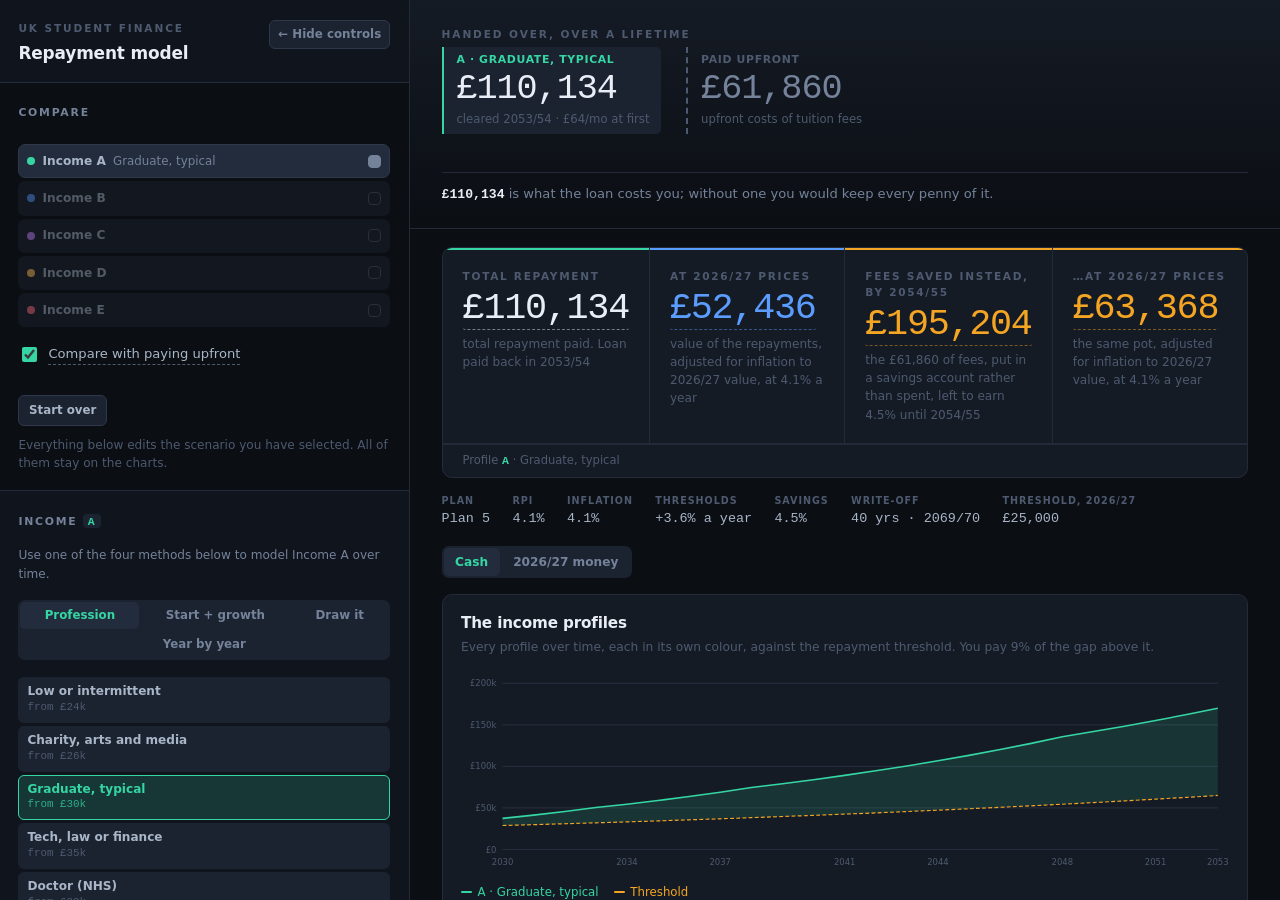
==== student-loan-model.html @ 43f809f1 "Clear the remaining review findings **Engine**  The 6% cap was applied to every plan and to every ye" ====
<!DOCTYPE html>
<html lang="en-GB">
<head>
<meta charset="UTF-8" />
<meta name="viewport" content="width=device-width, initial-scale=1" />
<meta name="description" content="A UK student loan repayment simulator. Set a course and an income and read the whole ledger: what is deducted, what interest is added, what is paid off, and what is written off." />
<meta name="color-scheme" content="dark" />
<title>Student loan · repayment model</title>
<style>
/* ============================================================================
   STUDENT LOAN — REPAYMENT MODEL
   A split-screen instrument: controls pinned left, results scrolling right.
   Dark, high contrast, numbers first. Tokens at the top.
   ========================================================================== */

:root {
  --bg:      #0b0e13;   /* the ground */
  --bg-2:    #10141c;   /* the control panel */
  --bg-3:    #151b25;   /* cards */
  --bg-4:    #1c2330;   /* inputs, wells */
  --bg-5:    #232c3c;   /* hover */

  --line:    #232b39;
  --line-2:  #2e3849;

  --ink:     #e9eef6;
  --ink-2:   #a9b6c8;
  --ink-3:   #74829a;
  --ink-4:   #4d5a70;

  --good:    #35d6a4;   /* repaid, cleared */
  --warn:    #f5a524;   /* interest */
  --bad:     #f2545b;   /* written off */
  --info:    #5b9dff;   /* borrowed */

  --sA:      #35d6a4;   /* scenario A */
  --sB:      #5b9dff;   /* scenario B */
  --sC:      #c084fc;   /* scenario C */
  --sD:      #fbbf5c;   /* scenario D */
  --sE:      #fb7185;   /* scenario E */
  --sA-g:    rgba(53, 214, 164, .18);
  --sB-g:    rgba(91, 157, 255, .18);
  --sC-g:    rgba(192, 132, 252, .18);
  --sD-g:    rgba(251, 191, 92, .18);
  --sE-g:    rgba(251, 113, 133, .18);

  /* The panel tints to whichever scenario the controls are editing. */
  --live:    var(--sA);
  --live-g:  var(--sA-g);

  --good-bg: rgba(53, 214, 164, .12);
  --warn-bg: rgba(245, 165, 36, .12);
  --bad-bg:  rgba(242, 84, 91, .12);
  --info-bg: rgba(91, 157, 255, .12);

  --ui:  ui-sans-serif, system-ui, -apple-system, "Segoe UI", Roboto, "Helvetica Neue", Arial, sans-serif;
  --num: ui-monospace, "SF Mono", SFMono-Regular, Menlo, "JetBrains Mono", Consolas, "Liberation Mono", monospace;

  --gut: clamp(1rem, 3vw, 2rem);
  --panel-w: clamp(360px, 32vw, 560px);
  --r: 10px;
}

*, *::before, *::after { box-sizing: border-box; }
html { -webkit-text-size-adjust: 100%; }

body {
  margin: 0;
  background: var(--bg);
  color: var(--ink);
  font-family: var(--ui);
  font-size: 15px;
  line-height: 1.55;
  -webkit-font-smoothing: antialiased;
}
a { color: var(--good); text-underline-offset: 2px; }
h1, h2, h3 { font-weight: 600; letter-spacing: -.01em; }

.sr-only {
  position: absolute; width: 1px; height: 1px; padding: 0; margin: -1px;
  overflow: hidden; clip: rect(0 0 0 0); white-space: nowrap; border: 0;
}
.skip-link { position: absolute; left: -9999px; top: 0; z-index: 50;
  background: var(--good); color: #06251c; padding: .6rem 1rem; font-weight: 600; }
.skip-link:focus { left: 0; }
:focus-visible { outline: 2px solid var(--good); outline-offset: 2px; border-radius: 4px; }

/* ---- the two halves ---------------------------------------------------- */

.app { display: block; }

@media (min-width: 1040px) {
  .app {
    display: grid;
    grid-template-columns: var(--panel-w) minmax(0, 1fr);
    height: 100vh;
  }
  /* Both are containing blocks as well as scroll boxes: an absolutely
     positioned child of a static scroller escapes to the page itself and
     drags the document out to its own depth, leaving dead space below. */
  .panel { height: 100vh; overflow-y: auto; overscroll-behavior: contain; position: relative; }
  .main  { height: 100vh; overflow-y: auto; overscroll-behavior: contain; position: relative; }
}

.panel {
  background: var(--bg-2);
  border-right: 1px solid var(--line);
  padding: 0 0 3rem;
}

/* ---- control panel ----------------------------------------------------- */

.panel__inner { padding: 0; }
.panel__head { padding: 1.25rem 1.15rem 1rem; border-bottom: 1px solid var(--line); }
.brand {
  margin: 0 0 .2rem; font-size: .66rem; letter-spacing: .18em;
  text-transform: uppercase; color: var(--ink-4); font-weight: 700;
}
.panel__head h1 { margin: 0; font-size: 1.06rem; color: var(--ink); }

.grp { padding: 1.1rem 1.15rem; border-bottom: 1px solid var(--line); }
.grp__head {
  display: flex; align-items: center; justify-content: space-between;
  gap: .6rem; margin-bottom: .85rem; min-height: 26px;
}
.grp__head h2 {
  margin: 0; font-size: .68rem; letter-spacing: .16em;
  text-transform: uppercase; color: var(--ink-3); font-weight: 700;
}

.grp--fold { padding: 0; }
.grp--fold > summary {
  padding: 1.1rem 1.15rem; cursor: pointer; list-style: none;
  display: flex; align-items: baseline; gap: .55rem;
}
.grp--fold > summary::-webkit-details-marker { display: none; }
.grp--fold > summary::after {
  content: "+"; margin-left: auto; color: var(--ink-4); font-family: var(--num);
}
.grp--fold[open] > summary::after { content: "\2212"; }
.grp--fold > summary h2 {
  margin: 0; font-size: .68rem; letter-spacing: .16em;
  text-transform: uppercase; color: var(--ink-3); font-weight: 700;
}
.grp--fold > summary span { font-size: .74rem; color: var(--ink-4); }
.fold { padding: 0 1.15rem 1.15rem; }

/* ---- a control: label and live value on one line, slider beneath ------- */

.ctl { margin-bottom: 1rem; }
.ctl:last-child { margin-bottom: 0; }
.ctl__top { display: flex; align-items: baseline; justify-content: space-between; gap: .5rem; }
.ctl__top label { font-size: .82rem; color: var(--ink-2); font-weight: 500; }
.opt { color: var(--ink-4); font-weight: 400; font-size: .74rem; }

.ctl__val {
  display: inline-flex; align-items: baseline; gap: 1px;
  font-family: var(--num); font-size: .92rem; color: var(--ink);
  font-variant-numeric: tabular-nums;
  border-bottom: 1px dashed var(--line-2); padding-bottom: 1px;
}
.ctl__val i { font-style: normal; color: var(--ink-3); font-size: .82rem; }
.ctl__val input {
  font: inherit; color: inherit; background: none; border: 0; padding: 0; margin: 0;
  text-align: right; width: 4.6ch; -moz-appearance: textfield;
}
.ctl__val input::-webkit-outer-spin-button,
.ctl__val input::-webkit-inner-spin-button { -webkit-appearance: none; margin: 0; }
.ctl__val input:focus { outline: none; color: var(--live); }
.ctl__val:focus-within { border-bottom-color: var(--live); }
.ctl__val input[id="startSalary"], .ctl__val input[id="openingBalance"] { width: 7.5ch; }
.ctl__val input[id="tuition"], .ctl__val input[id="maintenance"],
.ctl__val input[id="pglBalance"], .ctl__val input[id="overpay"] { width: 6.5ch; }

input[type="range"] {
  -webkit-appearance: none; appearance: none;
  width: 100%; height: 18px; margin: .35rem 0 0; padding: 0;
  background: none; cursor: pointer; display: block;
}
input[type="range"]::-webkit-slider-runnable-track { height: 3px; border-radius: 99px; background: var(--bg-5); }
input[type="range"]::-moz-range-track { height: 3px; border-radius: 99px; background: var(--bg-5); }
input[type="range"]::-webkit-slider-thumb {
  -webkit-appearance: none; appearance: none;
  width: 13px; height: 13px; margin-top: -5px; border-radius: 50%;
  background: var(--live); box-shadow: 0 0 0 3px var(--live-g);
}
input[type="range"]::-moz-range-thumb {
  width: 13px; height: 13px; border: 0; border-radius: 50%;
  background: var(--live); box-shadow: 0 0 0 3px var(--live-g);
}
input[type="range"]:hover::-webkit-slider-thumb { box-shadow: 0 0 0 5px var(--live-g); }
input[type="range"]:hover::-moz-range-thumb { box-shadow: 0 0 0 5px var(--live-g); }

select {
  width: 100%; font: inherit; font-size: .84rem; color: var(--ink);
  background: var(--bg-4); border: 1px solid var(--line-2);
  border-radius: 7px; padding: .45rem 1.9rem .45rem .6rem; margin-top: .4rem;
  appearance: none;
  background-image: linear-gradient(45deg, transparent 50%, var(--ink-3) 50%),
                    linear-gradient(135deg, var(--ink-3) 50%, transparent 50%);
  background-position: calc(100% - 15px) 52%, calc(100% - 10px) 52%;
  background-size: 5px 5px, 5px 5px; background-repeat: no-repeat;
}
select:hover { border-color: var(--ink-4); }

.note { margin: .4rem 0 0; font-size: .755rem; line-height: 1.5; color: var(--ink-4); }
.note--lede { margin: -.35rem 0 .85rem; color: var(--ink-3); }
.readout {
  margin: .85rem 0 0; padding: .55rem .65rem;
  background: var(--bg-4); border-left: 2px solid var(--good);
  border-radius: 0 5px 5px 0; font-size: .765rem; line-height: 1.5; color: var(--ink-2);
}
.readout b { color: var(--ink); font-family: var(--num); font-variant-numeric: tabular-nums; }

.check { display: flex; align-items: center; gap: .5rem; margin-bottom: 1rem; cursor: pointer; }
.check input { width: 15px; height: 15px; accent-color: var(--live); flex: none; }
.check span { font-size: .82rem; color: var(--ink-2); }

/* ---- segmented control, chips, picks ----------------------------------- */

.seg { display: inline-flex; background: var(--bg-4); border-radius: 7px; padding: 2px; gap: 2px; }
.seg button {
  font: inherit; font-size: .74rem; font-weight: 600; cursor: pointer;
  border: 0; background: none; color: var(--ink-3);
  padding: .26rem .6rem; border-radius: 5px; white-space: nowrap;
}
.seg button:hover { color: var(--ink); }
.seg button[aria-selected="true"], .seg button.on { background: var(--bg-5); color: var(--live); }
.seg--sm button { font-size: .76rem; padding: .3rem .72rem; }

.chips { display: flex; flex-wrap: wrap; gap: .3rem; margin-top: .4rem; }
.chip {
  font: inherit; font-family: var(--num); font-size: .78rem; cursor: pointer;
  padding: .28rem .55rem; border-radius: 6px;
  background: var(--bg-4); color: var(--ink-3); border: 1px solid transparent;
}
.chip:hover { color: var(--ink); }
.chip.is-on { background: var(--live-g); color: var(--live); border-color: var(--live); }

.picks { display: grid; grid-template-columns: 1fr 1fr; gap: 3px; }
.pick {
  font: inherit; text-align: left; cursor: pointer;
  padding: .38rem .5rem; border-radius: 6px; border: 1px solid transparent;
  background: var(--bg-4); color: var(--ink-2);
  display: flex; flex-direction: column; gap: 0; min-width: 0;
}
.pick:hover { background: var(--bg-5); color: var(--ink); }
.pick b { font-size: .755rem; font-weight: 600; line-height: 1.22; }
.pick span { white-space: nowrap; }
.pick span { font-family: var(--num); font-size: .68rem; color: var(--ink-4); }
.pick.is-on { background: var(--live-g); border-color: var(--live); color: var(--live); }
.pick.is-on span { color: var(--live); opacity: .75; }

.btn {
  font: inherit; font-size: .74rem; font-weight: 600; cursor: pointer;
  padding: .32rem .6rem; border-radius: 6px;
  border: 1px solid var(--line-2); background: var(--bg-4); color: var(--ink-2);
}
.btn:hover { background: var(--bg-5); color: var(--ink); }
.btnrow { display: flex; flex-wrap: wrap; gap: .35rem; margin-top: .6rem; }

.years { width: 100%; border-collapse: collapse; font-size: .76rem; }
.years th {
  text-align: left; font-size: .62rem; letter-spacing: .1em; text-transform: uppercase;
  color: var(--ink-4); font-weight: 700; padding: .25rem .3rem; border-bottom: 1px solid var(--line);
}
.years td { padding: .1rem .3rem; border-bottom: 1px solid var(--bg-4); font-family: var(--num); }
.years td:nth-child(2) { color: var(--ink-4); }
.years input {
  width: 100%; font: inherit; font-family: var(--num); text-align: right;
  background: var(--bg-4); color: var(--ink); border: 1px solid transparent;
  border-radius: 5px; padding: .12rem .35rem;
}
.years input:focus { border-color: var(--live); outline: none; }

/* ---- results side ------------------------------------------------------ */

.main { padding: 0 0 4rem; }

.hero {
  display: flex; flex-wrap: wrap; align-items: flex-end; gap: 1.5rem 2.5rem;
  padding: 1.6rem clamp(1rem, 3vw, 2rem) 1.4rem;
  border-bottom: 1px solid var(--line);
  background: linear-gradient(180deg, var(--bg-3), var(--bg));
  position: sticky; top: 0; z-index: 5;
}
.hero__lead { min-width: 0; }
.hero__label {
  margin: 0 0 .1rem; font-size: .66rem; letter-spacing: .18em;
  text-transform: uppercase; color: var(--ink-4); font-weight: 700;
}
.hero__fig {
  margin: 0; font-family: var(--num); font-size: clamp(2.1rem, 5vw, 3.1rem);
  line-height: 1; letter-spacing: -.035em; font-variant-numeric: tabular-nums;
  color: var(--ink);
}
.hero__sub { margin: .4rem 0 0; font-size: .84rem; color: var(--ink-3); }
.hero__sub b { font-weight: 600; }
.hero__sub .good { color: var(--good); }
.hero__sub .bad { color: var(--bad); }

.hero__stats {
  display: grid; grid-template-columns: repeat(auto-fit, minmax(96px, max-content));
  gap: .55rem 1.7rem; margin: 0; flex: 1 1 auto;
}
.hero__stats div { min-width: 0; }
.hero__stats dt {
  font-size: .62rem; letter-spacing: .1em; text-transform: uppercase;
  color: var(--ink-4); font-weight: 700; margin-bottom: .05rem; white-space: nowrap;
}
.hero__stats dd {
  margin: 0; font-family: var(--num); font-size: .98rem;
  font-variant-numeric: tabular-nums; color: var(--ink-2);
}
.hero__stats dd.good { color: var(--good); }
.hero__stats dd.warn { color: var(--warn); }
.hero__stats dd.bad  { color: var(--bad); }

.bar { display: flex; justify-content: flex-end; padding: 1rem clamp(1rem, 3vw, 2rem) 0; }

/* ---- cards ------------------------------------------------------------- */

.cards {
  display: grid; gap: 1rem; padding: 1rem clamp(1rem, 3vw, 2rem) 0;
  grid-template-columns: 1fr;
}
@media (min-width: 1180px) {
  .cards { grid-template-columns: repeat(2, minmax(0, 1fr)); }
  .card--wide { grid-column: 1 / -1; }
}

.card {
  margin: 0; background: var(--bg-3); border: 1px solid var(--line);
  border-radius: var(--r); padding: 1.05rem 1.15rem 1.15rem; min-width: 0;
}
.card--flat { margin: 1rem clamp(1rem, 3vw, 2rem) 0; }
.card figcaption { margin-bottom: .9rem; }
.card figcaption h3, .card__bar h3, .notes h3 { margin: 0 0 .15rem; font-size: .95rem; color: var(--ink); }
.card figcaption p { margin: 0; font-size: .765rem; color: var(--ink-4); line-height: 1.5; }
.card__bar {
  display: flex; flex-wrap: wrap; align-items: center; justify-content: space-between;
  gap: .6rem; margin-bottom: .3rem;
}
.card__bar .btnrow { margin: 0; }

.viz svg { display: block; width: 100%; height: auto; overflow: visible; }
.key {
  margin: .75rem 0 0; font-size: .735rem; color: var(--ink-4);
  display: flex; flex-wrap: wrap; gap: .25rem .95rem;
}
.key i { display: inline-flex; align-items: center; gap: .35rem; font-style: normal; }
.key i::before { content: ""; width: 11px; height: 2px; border-radius: 2px; background: currentColor; }
.k-bal { color: var(--info); } .k-paid { color: var(--good); } .k-int { color: var(--warn); }

/* ---- sensitivity ------------------------------------------------------- */

.sens { width: 100%; border-collapse: separate; border-spacing: 0 .3rem; table-layout: fixed; }
.sens .sens-head th {
  text-align: left; padding: .5rem 0 .1rem; border: 0; font-weight: 600;
  font-size: .82rem; color: var(--ink-2);
}
.sens .sens-head th span { display: block; font-weight: 400; font-size: .73rem; color: var(--ink-4); }
.sens .sens-cell {
  border: 1px solid var(--line); background: var(--bg-4);
  padding: .55rem .7rem; vertical-align: top; width: 33.33%;
}
.sens .sens-cell:first-child { border-radius: 7px 0 0 7px; }
.sens .sens-cell:last-child { border-radius: 0 7px 7px 0; }
.sens .sens-cell.is-current { background: var(--good-bg); border-color: rgba(53,214,164,.4); }
.sens .sens-if {
  display: block; font-size: .64rem; font-weight: 700; letter-spacing: .09em;
  text-transform: uppercase; color: var(--ink-4); margin-bottom: .12rem;
}
.sens .sens-cell.is-current .sens-if { color: var(--good); }
.sens .sens-amt { display: block; font-family: var(--num); font-size: 1.02rem; font-variant-numeric: tabular-nums; }
.sens .sens-note { display: block; font-size: .715rem; color: var(--ink-4); margin-top: .1rem; line-height: 1.4; }

/* ---- milestones -------------------------------------------------------- */

.stones { margin: 0; padding: 0; list-style: none; }
.stones li {
  display: grid; grid-template-columns: 5.4rem 1fr; gap: .8rem;
  padding: .5rem 0; border-bottom: 1px solid var(--line); align-items: baseline;
}
.stones li:last-child { border-bottom: 0; padding-bottom: 0; }
.stones .when { font-family: var(--num); font-size: .78rem; color: var(--ink-4); }
.stones .what { font-size: .85rem; color: var(--ink-2); }
.stones li.is-cleared .what { color: var(--good); font-weight: 600; }
.stones li.is-writtenOff .what, .stones li.is-never .what { color: var(--bad); font-weight: 600; }
.stones li.is-peak .what, .stones li.is-turn .what { color: var(--warn); }

/* ---- tables ------------------------------------------------------------ */

.scroll { overflow-x: auto; -webkit-overflow-scrolling: touch; }
table.log, table.rules { width: 100%; border-collapse: collapse; font-size: .795rem; }
table.log { min-width: 860px; }
table.rules { min-width: 620px; }
table.log th, table.rules th {
  text-align: left; font-size: .62rem; letter-spacing: .1em; text-transform: uppercase;
  color: var(--ink-4); font-weight: 700; padding: .5rem .55rem;
  border-bottom: 1px solid var(--line-2); white-space: nowrap;
  background: var(--bg-3);
}
table.log td, table.rules td { padding: .3rem .55rem; border-bottom: 1px solid var(--line); }
th.n, td.n { text-align: right; font-family: var(--num); font-variant-numeric: tabular-nums; }

.log tbody tr.year { cursor: pointer; }
.log tbody tr.year:hover, .log tbody tr.year.is-open { background: var(--bg-4); }
.log tbody tr.study td { color: var(--ink-4); }
.log tbody tr.year.is-warn td:nth-child(8) { color: var(--warn); }
.log .yr { white-space: nowrap; font-family: var(--num); }
.log .yr::before { content: "\25B8"; display: inline-block; width: 1em; color: var(--ink-4); }
.log tr.is-open .yr::before { content: "\25BE"; }
.log tbody tr.months td { padding: 0; background: var(--bg); }
.log .month-table { width: 100%; border-collapse: collapse; font-size: .74rem; }
.log .month-table th { position: static; background: none; padding: .3rem .55rem; font-size: .58rem; }
.log .month-table td { padding: .16rem .55rem; border-bottom: 0; }
.log tr.final td { border-top: 1px solid var(--line-2); font-weight: 700; color: var(--ink); }

.rules .plan { font-weight: 600; white-space: nowrap; }
.rules .who { color: var(--ink-4); font-size: .74rem; }

.notes ul { padding-left: 1.1rem; margin: 1.1rem 0; }
.notes li { margin-bottom: .45rem; font-size: .82rem; color: var(--ink-3); line-height: 1.55; }
.notes li b { color: var(--ink-2); }
.notes p { font-size: .8rem; color: var(--ink-4); max-width: 78ch; line-height: 1.6; }

@media (prefers-reduced-motion: reduce) { * { transition: none !important; animation: none !important; } }
@media (max-width: 939px) {
  .panel { border-right: 0; border-bottom: 1px solid var(--line); }
  .hero { position: static; }
}

/* ---- scenarios --------------------------------------------------------- */

.grp--scen { background: var(--bg); }
.scens { display: grid; gap: 3px; margin-bottom: .8rem; }
.scen {
  display: flex; align-items: stretch; gap: 2px;
  border-radius: 7px; overflow: hidden; background: var(--bg-4);
  border: 1px solid transparent;
}
.scen.is-active { border-color: var(--line-2); background: var(--bg-5); }
.scen.is-off { opacity: .45; }
.scen__pick {
  flex: 1 1 auto; min-width: 0; display: flex; align-items: center; gap: .45rem;
  font: inherit; text-align: left; cursor: pointer; border: 0; background: none;
  color: var(--ink-2); padding: .42rem .5rem;
}
.scen__pick:hover { color: var(--ink); }
.scen__dot { width: 8px; height: 8px; border-radius: 50%; flex: none; }
.scen__id { font-size: .76rem; font-weight: 700; flex: none; white-space: nowrap; }
.scen__name {
  font-size: .74rem; color: var(--ink-4); overflow: hidden;
  text-overflow: ellipsis; white-space: nowrap; min-width: 0;
}
.scen.is-active .scen__name { color: var(--ink-3); }
.scen__on {
  flex: none; width: 30px; border: 0; cursor: pointer;
  background: none; display: grid; place-items: center;
}
.scen__on span[aria-hidden] {
  width: 13px; height: 13px; border-radius: 4px;
  border: 1.5px solid var(--ink-4); display: block;
}
.scen__on[aria-pressed="true"] span[aria-hidden] {
  background: var(--ink-3); border-color: var(--ink-3);
}
.scen__on:hover span[aria-hidden] { border-color: var(--ink-2); }

.who {
  font-family: var(--num); font-size: .72rem; font-weight: 700;
  padding: .05rem .3rem; border-radius: 4px; background: var(--bg-4);
}
.noloan-sw { border-bottom: 1px dashed var(--ink-4); }

/* ---- comparison headline ----------------------------------------------- */

.hero { align-items: flex-start; }
.hero__lead { flex: 1 1 100%; }
.hero__row { display: flex; flex-wrap: wrap; gap: .5rem 1.6rem; margin-top: .3rem; }
.hcell {
  padding: .35rem .7rem .35rem .8rem; border-left: 2px solid var(--c, var(--ink-4));
  cursor: pointer; border-radius: 0 5px 5px 0; min-width: 0;
}
.hcell:hover { background: var(--bg-4); }
.hcell.is-active { background: var(--bg-4); }
.hcell.is-ghost { border-left-style: dashed; border-left-color: var(--ink-4); cursor: default; }
.hcell.is-ghost:hover { background: none; }
.hcell__who {
  margin: 0 0 .1rem; font-size: .68rem; font-weight: 700; letter-spacing: .06em;
  text-transform: uppercase; color: var(--c, var(--ink-3));
  display: flex; align-items: center; gap: .35rem;
  overflow: hidden; text-overflow: ellipsis; white-space: nowrap; max-width: 30ch;
}
.hcell.is-ghost .hcell__who { color: var(--ink-4); }
.hcell__who .dot { display: none; }
.hcell__fig {
  margin: 0; font-family: var(--num); font-size: clamp(1.5rem, 3.2vw, 2.2rem);
  line-height: 1.05; letter-spacing: -.03em; font-variant-numeric: tabular-nums; color: var(--ink);
}
.hcell.is-ghost .hcell__fig { color: var(--ink-3); }
.hcell__sub { margin: .15rem 0 0; font-size: .73rem; color: var(--ink-4); }
.hero__gap {
  margin: .9rem 0 0; font-size: .82rem; color: var(--ink-3);
  flex: 1 1 100%; padding-top: .7rem; border-top: 1px solid var(--line);
}
.hero__gap b { color: var(--ink); font-family: var(--num); font-weight: 600; }

/* ---- income modes and 5-year bands ------------------------------------- */

.seg--wrap { display: flex; flex-wrap: wrap; width: 100%; margin-bottom: .85rem; }
.seg--wrap button { flex: 1 1 auto; text-align: center; }

.bands { display: grid; gap: .55rem; }
.band { display: grid; grid-template-columns: 1fr auto; gap: .1rem .5rem; align-items: baseline; }
.band label { font-size: .77rem; color: var(--ink-2); }
.band .ctl__val { justify-self: end; }
.band .ctl__val input { width: 7ch; }
.band input[type="range"] { grid-column: 1 / -1; margin-top: .15rem; }

/* ---- the facts bar ------------------------------------------------------ */

.bar { align-items: center; justify-content: space-between; gap: 1rem; flex-wrap: wrap; }
.facts { display: flex; flex-wrap: wrap; gap: .3rem 1.4rem; margin: 0; }
.facts div { min-width: 0; }
.facts dt {
  font-size: .6rem; letter-spacing: .1em; text-transform: uppercase;
  color: var(--ink-4); font-weight: 700;
}
.facts dd {
  margin: 0; font-family: var(--num); font-size: .84rem;
  font-variant-numeric: tabular-nums; color: var(--ink-2); white-space: nowrap;
}

/* ---- the focus panel ---------------------------------------------------- */

.focus { border-color: var(--c, var(--line)); }
.focus__grid {
  display: grid; gap: 1rem 1.6rem; margin-bottom: 1.4rem;
  grid-template-columns: repeat(auto-fit, minmax(240px, 1fr));
}
.fgroup h4 {
  margin: 0 0 .45rem; font-size: .64rem; letter-spacing: .12em;
  text-transform: uppercase; color: var(--ink-4); font-weight: 700;
  padding-bottom: .35rem; border-bottom: 1px solid var(--line);
}
.fgroup dl { margin: 0; }
.fgroup dl div {
  display: flex; align-items: baseline; justify-content: space-between;
  gap: .8rem; padding: .2rem 0;
}
.fgroup dt { font-size: .78rem; color: var(--ink-3); min-width: 0; }
.fgroup dd {
  margin: 0; font-family: var(--num); font-size: .84rem;
  font-variant-numeric: tabular-nums; color: var(--ink); white-space: nowrap;
}
.fgroup dd.good { color: var(--good); }
.fgroup dd.warn { color: var(--warn); }
.fgroup dd.bad  { color: var(--bad); }
#oppVerdict { margin-top: .8rem; font-size: .8rem; line-height: 1.6; color: var(--ink-3); }
#oppVerdict b { color: var(--ink); font-family: var(--num); }

/* ---- giving the dashboard the whole screen ----------------------------- */

.panel__head { display: flex; align-items: flex-start; justify-content: space-between; gap: .6rem; }
/* ---- the three headline boxes ------------------------------------------ */

.bigs {
  display: grid; gap: 1px; margin: 1.1rem clamp(1rem, 3vw, 2rem) 0;
  grid-template-columns: 1fr;
  background: var(--line); border: 1px solid var(--line);
  border-radius: var(--r); overflow: hidden; position: relative;
}
@media (min-width: 700px) { .bigs { grid-template-columns: repeat(2, 1fr); } }
@media (min-width: 1180px) { .bigs { grid-template-columns: repeat(4, 1fr); } }

.big {
  background: var(--bg-3); padding: 1.15rem 1.25rem 1.2rem;
  border-top: 2px solid var(--c, var(--ink-4));
}
.big.cool { border-top-color: var(--info); }
.big.warm { border-top-color: var(--warn); }
.big__k {
  margin: 0 0 .35rem; font-size: .66rem; letter-spacing: .16em;
  text-transform: uppercase; color: var(--ink-4); font-weight: 700;
}
.big__v {
  margin: 0; font-family: var(--num); font-size: clamp(1.7rem, 2.9vw, 2.3rem);
  line-height: 1; letter-spacing: -.035em; font-variant-numeric: tabular-nums; color: var(--ink);
}
.big.cool .big__v { color: var(--info); }
.big.warm .big__v { color: var(--warn); }
.big__s { margin: .5rem 0 0; font-size: .755rem; line-height: 1.5; color: var(--ink-4); max-width: 42ch; }
.bigs__who {
  grid-column: 1 / -1; margin: 0; background: var(--bg-3);
  padding: .45rem 1.25rem; font-size: .72rem; color: var(--ink-4);
  border-top: 1px solid var(--line);
}
.bigs__who b { font-family: var(--num); font-weight: 700; }

/* ---- breaks in employment ---------------------------------------------- */


/* ---- the three choices, as a table with headings ----------------------- */

.fgroup--wide { grid-column: 1 / -1; }
.fgroup__lede {
  margin: 0 0 .9rem; font-size: .8rem; line-height: 1.6;
  color: var(--ink-3); max-width: 78ch;
}
.fgroup__lede b { color: var(--ink-2); font-weight: 600; }
.choices { width: 100%; border-collapse: collapse; min-width: 460px; }
.choices thead th {
  text-align: left; font-size: .62rem; letter-spacing: .1em; text-transform: uppercase;
  color: var(--ink-4); font-weight: 700; padding: 0 .55rem .35rem;
  border-bottom: 1px solid var(--line); white-space: nowrap;
}
.choices thead th.n, .choices td.n { text-align: right; }
.choices tbody th {
  text-align: left; font-weight: 500; font-size: .82rem; color: var(--ink-2);
  padding: .45rem .55rem; border-bottom: 1px solid var(--line);
}
.choices tbody th span { display: block; font-size: .7rem; color: var(--ink-4); font-weight: 400; }
.choices td {
  padding: .45rem .55rem; border-bottom: 1px solid var(--line);
  font-family: var(--num); font-variant-numeric: tabular-nums;
  font-size: .84rem; color: var(--ink-3); white-space: nowrap;
}
.choices td.lead { font-size: 1rem; color: var(--ink); }
.choices tr.is-win th, .choices tr.is-win td.lead { color: var(--good); }
.choices td.gap { color: var(--ink-4); font-size: .8rem; }
.choices tr.is-win td.gap {
  color: var(--good); font-weight: 700; font-family: var(--ui);
  font-size: .68rem; letter-spacing: .1em; text-transform: uppercase;
}
.choices tr.is-win th span { color: var(--good); opacity: .8; }

/* ---- the recommendation ------------------------------------------------ */

.rec {
  border-radius: 8px; padding: .9rem 1.1rem; margin-bottom: 1.2rem;
  background: var(--bg-4); border-left: 3px solid var(--ink-4);
}
.rec.is-empty { display: none; }
.rec.is-good { border-left-color: var(--good); }
.rec.is-warn { border-left-color: var(--warn); }
.rec.is-even { border-left-color: var(--info); }
.rec__k {
  margin: 0 0 .2rem; font-size: .62rem; letter-spacing: .16em;
  text-transform: uppercase; color: var(--ink-4); font-weight: 700;
}
.rec__v { margin: 0; font-size: 1.08rem; font-weight: 600; color: var(--ink); line-height: 1.3; }
.rec.is-good .rec__v { color: var(--good); }
.rec.is-warn .rec__v { color: var(--warn); }
.rec.is-even .rec__v { color: var(--info); }
.rec__b { margin: .45rem 0 0; font-size: .82rem; line-height: 1.6; color: var(--ink-3); max-width: 82ch; }
.rec__b b { color: var(--ink); font-family: var(--num); font-weight: 600; }

.focus__sub {
  margin: 2rem 0 .9rem; padding-top: 1.2rem; border-top: 1px solid var(--line);
  font-size: .64rem; letter-spacing: .12em; text-transform: uppercase;
  color: var(--ink-4); font-weight: 700;
}

/* ---- dragging the timeline --------------------------------------------- */

#timelineChart svg { touch-action: pan-y; }
.tl-handle { cursor: ew-resize; }
.tl-handle:hover circle, .tl-handle:focus-visible circle { r: 6; }
.tl-handle:focus-visible { outline: none; }
.tl-handle:focus-visible line { stroke-width: 3; }

.choices__now {
  margin: .9rem 0 0; font-size: .8rem; line-height: 1.6; color: var(--ink-3);
  padding-top: .8rem; border-top: 1px solid var(--line); max-width: 78ch;
}
.choices__now b { color: var(--ink); font-family: var(--num); font-weight: 600; }

/* ---- the years, as a calendar ------------------------------------------ */

.cal {
  display: grid; gap: 4px;
  grid-template-columns: repeat(auto-fill, minmax(58px, 1fr));
}
.cal__yr {
  border-radius: 6px; padding: .4rem .45rem .45rem; min-height: 46px;
  background: var(--bg-4); border: 1px solid transparent;
  display: flex; flex-direction: column; gap: .1rem; overflow: hidden;
}
.cal__yr b {
  font-family: var(--num); font-size: .78rem; font-weight: 700;
  color: var(--ink-3); letter-spacing: -.02em;
}
.cal__yr span { font-size: .62rem; line-height: 1.25; color: var(--ink-3); }
.cal__yr.is-study { background: rgba(91,157,255,.12); }
.cal__yr.is-study b { color: var(--info); }
.cal__yr.is-repay { background: var(--bg-4); }

/* An eventful year fills its whole box, so the shape of the run is visible
   before a single word is read. */
.cal__yr.is-event { grid-column: span 2; border-color: currentColor; }
.cal__yr.is-event b, .cal__yr.is-event span { color: inherit; }
.cal__yr.k-start   { color: var(--ink-2); background: var(--bg-5); }
.cal__yr.k-peak,
.cal__yr.k-turn    { color: var(--warn); background: rgba(245,165,36,.14); }
.cal__yr.k-half    { color: var(--ink-2); background: var(--bg-5); }
.cal__yr.k-cleared { color: var(--good); background: rgba(53,214,164,.14); }
.cal__yr.k-written { color: var(--bad);  background: rgba(242,84,91,.14); }

.cal__legend { display: flex; flex-wrap: wrap; gap: .3rem .9rem; margin: .9rem 0 0; }
.cal__key { font-style: normal; font-size: .73rem; display: inline-flex; align-items: center; gap: .35rem; color: var(--ink-4); }
.cal__key::before { content: ""; width: 11px; height: 11px; border-radius: 3px; background: currentColor; opacity: .5; }
.cal__key.is-study { color: var(--info); }
.cal__key.is-repay { color: var(--ink-3); }
.cal__key.k-peak { color: var(--warn); }
.cal__key.k-cleared { color: var(--good); }

/* ---- drawing an income ------------------------------------------------- */

.draw { margin-top: .5rem; }
.draw svg { display: block; width: 100%; height: auto; touch-action: none; cursor: crosshair; }
.draw .dp { cursor: grab; filter: drop-shadow(0 0 5px color-mix(in srgb, var(--warn) 70%, transparent)); }
.draw .dp:hover { r: 6.5; }
.draw .dp:active { cursor: grabbing; }

/* ---- the timeline, as blocks you can grab ------------------------------ *
 * Each block is a pane of coloured glass: almost no fill, a bright edge and
 * a glow that leaks both ways, so overlapping years still read.           */
.tl {
  position: relative;
  margin: .6rem 0 .5rem;
  padding: 1.15rem .7rem .4rem;
  border-radius: 8px;
  background:
    linear-gradient(180deg, rgba(255,255,255,.028), rgba(255,255,255,0)),
    var(--bg-2);
  border: 1px solid var(--line);
  touch-action: none;
  user-select: none;
  overflow: hidden;
}
.tl.is-grabbed { cursor: grabbing; }
.tl__scale { position: relative; height: 0; }
.tl__tick {
  position: absolute; top: -1rem; transform: translateX(-50%);
  font-size: .64rem; letter-spacing: .02em; color: var(--ink-4);
  font-variant-numeric: tabular-nums; white-space: nowrap; pointer-events: none;
}
.tl__tick.is-first { left: 0 !important; transform: none; }
.tl__tick.is-last  { left: auto !important; right: 0; transform: none; }
.tl__lane { position: relative; height: 2.3rem; }

.tl__blk {
  position: absolute; top: 0; bottom: 0;
  display: flex; align-items: center; justify-content: center;
  border: 1px solid var(--k);
  border-radius: 5px;
  background: color-mix(in srgb, var(--k) 13%, transparent);
  box-shadow: 0 0 0 1px color-mix(in srgb, var(--k) 22%, transparent),
              0 0 14px -2px color-mix(in srgb, var(--k) 55%, transparent),
              inset 0 0 18px -6px color-mix(in srgb, var(--k) 60%, transparent);
  cursor: grab;
  overflow: hidden;
  z-index: 2;
}
/* The career runs to the edge of the track, so it lies behind everything
   else — otherwise it covers the controls of whatever it starts next to. */
/* The career spans most of the track, so its name sits at the start of the
   band rather than the middle, where a break would land on top of it. */
.tl__blk.is-open { z-index: 1; justify-content: flex-start; }
.tl__blk.is-open .tl__name { padding-left: .75rem; }
.tl__blk:hover { z-index: 3; }
.tl.is-grabbed .tl__blk { cursor: grabbing; }
.tl__blk:hover { background: color-mix(in srgb, var(--k) 20%, transparent); }
.tl__blk.is-open {
  border-right: 0;
  border-top-right-radius: 0; border-bottom-right-radius: 0;
  -webkit-mask-image: linear-gradient(90deg, #000 72%, transparent 100%);
          mask-image: linear-gradient(90deg, #000 72%, transparent 100%);
}
.tl__blk.k-ug   { --k: var(--info); }
.tl__blk.k-pg   { --k: #a78bfa; }
.tl__blk.k-work { --k: var(--good); }

.tl__name {
  font-size: .68rem; font-weight: 600; letter-spacing: .04em;
  text-transform: uppercase; color: var(--k);
  text-shadow: 0 0 10px color-mix(in srgb, var(--k) 60%, transparent);
  white-space: nowrap; pointer-events: none; padding: 0 .55rem;
}
/* On a one-year block two full-width grips would meet in the middle and
   leave nothing to take hold of, so they give way with the block. */
.tl__grip {
  position: absolute; top: 0; bottom: 0; width: min(.45rem, 22%);
  cursor: ew-resize;
}
.tl__grip.is-l { left: 0; }
.tl__grip.is-r { right: 0; }
.tl__grip::after {
  content: ""; position: absolute; top: 22%; bottom: 22%; left: 50%;
  width: 2px; margin-left: -1px; border-radius: 2px;
  background: var(--k); opacity: .55;
}
.tl__grip:hover::after { opacity: 1; box-shadow: 0 0 8px var(--k); }
.tl__x {
  /* The right grip comes after this in the DOM and is painted over its
     right half, centre included, so a click on the cross resized instead. */
  z-index: 2;
  position: absolute; top: 0; right: 0;
  width: 1rem; height: 55%; line-height: 1;
  display: grid; place-items: center;
  border: 0; border-radius: 4px; background: none;
  color: var(--k); opacity: 0; font-size: .8rem; cursor: pointer;
}
.tl__blk:hover .tl__x { opacity: .8; }
.tl__x:focus-visible { opacity: 1; outline: 2px solid var(--k); outline-offset: 1px; }
.tl__x:hover { opacity: 1; background: color-mix(in srgb, var(--k) 25%, transparent); }
.tl__blk:hover .tl__grip::after { opacity: .9; }
.tlkey {
  display: flex; flex-wrap: wrap; gap: .1rem .8rem;
  margin: .1rem 0 .45rem; padding: 0; list-style: none;
}
.tlkey li {
  display: flex; align-items: center; gap: .3rem;
  font-size: .66rem; letter-spacing: .03em; color: var(--ink-4);
}
.tlkey li::before {
  content: ""; width: .5rem; height: .5rem; border-radius: 2px;
  border: 1px solid var(--k);
  background: color-mix(in srgb, var(--k) 30%, transparent);
  box-shadow: 0 0 6px -1px var(--k);
}
.tlkey .k-ug   { --k: var(--info); }
.tlkey .k-pg   { --k: #a78bfa; }
.tlkey .k-work { --k: var(--good); }

/* ---- a heading inside a card, for a card that holds more than one thing -- */
.sub {
  margin: 1.5rem 0 .15rem; font-size: .82rem; color: var(--ink-2);
  letter-spacing: -.005em;
}
.sub:first-of-type { margin-top: 1.1rem; }
.sub__note { margin: 0 0 .2rem; font-size: .74rem; color: var(--ink-4); }


/* ---- the controls, two abreast -----------------------------------------
 * The column is wide enough now that a control does not have to own a whole
 * row. Everything that reads as one thing — a heading, the timeline, a
 * sentence — still takes the full width; the rest pairs up.
 * ---------------------------------------------------------------------- */

/* display:grid on a class beats the browser's own [hidden] rule, which is
   how all four income panes ended up on screen at once. */
[hidden] { display: none !important; }

.grp, .pane, .fold {
  display: grid; align-items: start;
  gap: .25rem 1.1rem;
  grid-template-columns: repeat(auto-fill, minmax(190px, 1fr));
}
/* A <details> lays its non-summary content out in an anonymous box, so the
   fold's grid-column: 1 / -1 never reached the grid and the whole section
   was squeezed into column two — off the right edge of a phone. */
.grp--fold { display: block; }
.grp--fold > summary { display: flex; }
.grp > .grp__head, .grp > .readout, .grp > .seg,
.grp > .check, .grp > .btnrow, .grp > .pane, .grp > .fold,
.pane > .readout, .pane > .hint, .pane > .lede,
.pane > .tl, .pane > .tlkey, .pane > .btnrow, .pane > .seg,
.pane > .picks, .pane > .draw, .pane > .scroll, .pane > .tabs,
.fold > .check {
  grid-column: 1 / -1;
}
/* A short aside sits in its column; only a full sentence takes the row. */
.grp > .note, .pane > .note { grid-column: auto; align-self: start; }
.grp > .grp__head + .note, #tlNote, #incomeLede { grid-column: 1 / -1; }
.grp > .scens, .pane > .picks, .pane > .readout { grid-column: 1 / -1; }
.scens, .picks { grid-template-columns: repeat(auto-fill, minmax(160px, 1fr)); }
/* The mode tabs and the Course/Balance switch stop stretching once they have
   said what they are. */
.grp > .seg, .pane > .seg { justify-self: start; }
.grp--scen .btnrow { justify-self: start; }
.grp__head > .seg { margin-left: auto; }
.tl { grid-column: 1 / -1; }
.grp > .sub, .grp > .sub__note, .grp > .viz, .grp > .key { grid-column: 1 / -1; }

/* A band is a row of controls that belongs together, spread across the page
   rather than stacked down what used to be a narrow column. */
.band {
  grid-column: 1 / -1;
  display: grid; align-items: start;
  gap: .2rem 1.6rem;
  grid-template-columns: repeat(auto-fill, minmax(185px, 1fr));
}
.band > .ctl > .note { margin-bottom: .3rem; }

/* The sentence that opens a section explains the whole of it, so it reads
   across rather than down a 215px column. */
.pane > .note:first-child { grid-column: 1 / -1; }

/* One control left on its own should not stretch to the width of the page. */
.grp > .ctl, .grp > select { max-width: 24rem; }
.grp > .ctl { grid-column: auto; }


/* A pane and a band are grouping, not layout: their children belong to the
   section's own grid, so a control inside one can share a row with a control
   outside it instead of being walled off into a column of its own. */
.grp > .pane { display: contents; }
[hidden].pane { display: none !important; }

/* The colour key, the add button and the sentence under the track are each
   a few words wide; they share a row rather than taking three. */
.pane > .tlkey, .pane > .btnrow, #tlNote { grid-column: auto; align-self: center; }
.pane > .tlkey { margin-bottom: 0; }


/* The band stays a band. Left to pack themselves the money controls scatter
   into whatever column happened to be free, and the eye has to hunt. */
.band {
  grid-column: 1 / -1;
  display: grid; align-items: start;
  gap: .2rem 1.6rem;
  grid-template-columns: repeat(auto-fit, minmax(215px, 1fr));
}


/* Compare: the five profiles on one row, and the three things under them on
   the next, rather than a column of one-line rows down the left. */
.scens, .picks { grid-template-columns: repeat(auto-fit, minmax(232px, 1fr)); }
#grp-compare > .check, #grp-compare > .btnrow, #grp-compare > .note {
  grid-column: auto; align-self: center;
}
#grp-compare > .btnrow { justify-self: start; }


/* The line under them explains all six, so it reads across. */
#pane-career > .note { grid-column: 1 / -1; }




/* A chart inside a section takes the row, not one 250px column of it. */
.grp > .sub, .grp > .sub__note, .grp > .viz, .grp > .key { grid-column: 1 / -1; }
.grp > .viz { max-width: 100%; }
.grp > .key { margin-top: .1rem; }


/* The line under a sub-heading explains what follows it, so it reads across. */
.grp > .sub + .note { grid-column: 1 / -1; }


/* ---- the panel, folded away -------------------------------------------- */
.panel__toggle {
  font: inherit; font-size: .74rem; font-weight: 600; cursor: pointer;
  padding: .28rem .5rem; border-radius: 6px; white-space: nowrap;
  border: 1px solid var(--line-2); background: var(--bg-4); color: var(--ink-3);
}
.panel__toggle:hover { background: var(--bg-5); color: var(--ink); }

/* Below the split there is no column to fold away, so the button that folds
   it goes too rather than reporting a collapse that never happened. */
@media (max-width: 1039px) { .panel__toggle { display: none; } }

@media (min-width: 1040px) {
  body.panel-shut .app { grid-template-columns: 54px minmax(0, 1fr); }
  body.panel-shut .panel > form,
  body.panel-shut .panel__head > div { display: none; }
  body.panel-shut .panel__head { padding: 1rem .5rem; justify-content: center; }
  body.panel-shut .panel__toggle { padding: .35rem .45rem; }
}

/* ---- where a number came from ------------------------------------------ *
 * A figure that can be asked about should look like one. Dotted underline,
 * the same weight as the number, so it reads as an invitation rather than a
 * link. */
.xp {
  cursor: help;
  border-bottom: 1px dashed color-mix(in srgb, currentColor 45%, transparent);
  border-radius: 2px;
}
.xp:hover { border-bottom-color: currentColor; background: color-mix(in srgb, currentColor 8%, transparent); }
.xp:focus-visible { outline: 2px solid var(--good); outline-offset: 2px; }

.xp__panel { position: fixed; inset: 0; z-index: 60; display: grid; place-items: end center; }
.xp__veil { position: absolute; inset: 0; background: rgba(4, 6, 10, .62); }
.xp__sheet {
  position: relative; width: min(560px, 100%); max-height: min(78vh, 720px);
  display: flex; flex-direction: column;
  background: var(--bg-2); border: 1px solid var(--line);
  border-radius: var(--r) var(--r) 0 0; border-bottom: 0;
  box-shadow: 0 -18px 50px -12px rgba(0, 0, 0, .65);
}
@media (min-width: 720px) {
  .xp__panel { place-items: center; }
  .xp__sheet { border-radius: var(--r); border-bottom: 1px solid var(--line); }
}
.xp__head {
  display: flex; align-items: flex-start; justify-content: space-between; gap: 1rem;
  padding: 1rem 1.15rem .7rem; border-bottom: 1px solid var(--line);
}
.xp__head h3 { margin: 0; font-size: 1rem; color: var(--ink); }
.xp__close {
  flex: none; width: 1.9rem; height: 1.9rem; line-height: 1; font-size: 1.1rem;
  border: 1px solid var(--line-2); border-radius: 7px;
  background: var(--bg-4); color: var(--ink-3); cursor: pointer;
}
.xp__close:hover { background: var(--bg-5); color: var(--ink); }
.xp__scroll { overflow-y: auto; padding: .9rem 1.15rem 1.2rem; }
.xp__scroll h4 {
  margin: 1.1rem 0 .35rem; font-size: .7rem; letter-spacing: .12em;
  text-transform: uppercase; color: var(--ink-4);
}
.xp__what { margin: 0; font-size: .92rem; line-height: 1.55; color: var(--ink); }
.xp__how { margin: 0; padding-left: 1.15rem; }
.xp__how li { margin: .3rem 0; font-size: .84rem; line-height: 1.55; color: var(--ink-2); }
.xp__rests { margin: 0; padding: 0; list-style: none; }
.xp__rests li {
  display: flex; align-items: baseline; justify-content: space-between; gap: .8rem;
  padding: .32rem 0; border-bottom: 1px solid var(--line-2);
}
.xp__rests li span { font-family: var(--num); font-size: .8rem; color: var(--ink-2); }
.xp__go {
  border: 0; background: none; padding: 0; cursor: pointer;
  font: inherit; font-size: .82rem; color: var(--good);
  text-decoration: underline; text-underline-offset: 2px; text-align: left;
}
.xp__go:hover { color: var(--ink); }
.xp__careful {
  margin: 0; padding: .6rem .75rem; border-radius: 7px;
  background: var(--warn-bg, rgba(245,165,36,.1));
  border-left: 2px solid var(--warn);
  font-size: .82rem; line-height: 1.55; color: var(--ink-2);
}
body.xp-open { overflow: hidden; }

/* The control an explanation sent you to, lit briefly so it can be found. */
.is-lit { outline: 2px solid var(--good); outline-offset: 3px; border-radius: 4px; }

</style>
<link rel="icon" href="data:image/svg+xml,%3Csvg xmlns='http://www.w3.org/2000/svg' viewBox='0 0 100 100'%3E%3Crect width='100' height='100' rx='22' fill='%230b0e13'/%3E%3Cpath d='M18 70 L40 48 L57 61 L82 30' fill='none' stroke='%2335d6a4' stroke-width='10' stroke-linecap='round' stroke-linejoin='round'/%3E%3C/svg%3E" />
</head>
<body>
<a class="skip-link" href="#main">Skip to the results</a>

<div class="app">

  <!-- ==================================================================== -->
  <!-- CONTROLS — a wide header you scroll through, a section at a time      -->
  <!-- ==================================================================== -->
  <aside class="panel" id="panel" aria-label="Controls">

    <header class="panel__head">
      <div>
        <p class="brand">UK&nbsp;student&nbsp;finance</p>
        <h1>Repayment model</h1>
      </div>
      <button type="button" id="panelToggle" class="panel__toggle" aria-expanded="true">← Hide controls</button>
    </header>

    <form id="form" novalidate>

      <!-- ---- scenarios ---- -->
      <section class="grp grp--scen">
        <div class="grp__head"><h2>Compare</h2></div>
        <div class="scens" id="scenTabs" role="tablist" aria-label="Scenarios"></div>
        <label class="check"><input type="checkbox" id="showNoLoan" checked /> <span class="noloan-sw">Compare with paying upfront</span></label>
        <div class="btnrow"><button type="button" class="btn" id="resetAll">Start over</button></div>
        <p class="note">Everything below edits the scenario you have selected. All of them stay on the charts.</p>
      </section>

      <!-- ---- income profile ---- -->
      <section class="grp">
        <div class="grp__head">
          <h2>Income <b class="who" id="whoIncome">A</b></h2>
        </div>
        <p class="note note--lede" id="incomeLede"></p>

        <div class="seg seg--wrap" role="tablist" aria-label="How to state the income">
          <button type="button" role="tab" id="tab-career" aria-controls="pane-career" aria-selected="true" data-mode="career">Profession</button>
          <button type="button" role="tab" id="tab-growth" aria-controls="pane-growth" aria-selected="false" data-mode="growth">Start + growth</button>
          <button type="button" role="tab" id="tab-bands"  aria-controls="pane-bands"  aria-selected="false" data-mode="bands">Draw it</button>
          <button type="button" role="tab" id="tab-manual" aria-controls="pane-manual" aria-selected="false" data-mode="manual">Year by year</button>
        </div>

        <div class="pane" id="pane-career" role="tabpanel" aria-labelledby="tab-career">
          <div class="picks" id="careerCards" role="radiogroup" aria-label="Profession"></div>
          <select id="career" class="sr-only" tabindex="-1" aria-hidden="true"></select>
          <p class="note" id="careerNote"></p>
        </div>

        <div class="pane" id="pane-growth" role="tabpanel" aria-labelledby="tab-growth" hidden>
          <div class="ctl">
            <div class="ctl__top">
              <label for="startSalary">Starting salary</label>
              <span class="ctl__val"><i>£</i><input type="number" id="startSalary" min="0" max="1000000" step="500" value="30000" data-slider="10000,250000,1000" /></span>
            </div>
          </div>
          <div class="ctl">
            <div class="ctl__top">
              <label for="salaryGrowth">Grows a year</label>
              <span class="ctl__val"><input type="number" id="salaryGrowth" min="-5" max="20" step="0.1" value="4" data-slider="0,12,0.1" /><i>%</i></span>
            </div>
            <p class="note">Cash, not real — above inflation is a rise, at inflation you stand still.</p>
          </div>
        </div>

        <div class="pane" id="pane-bands" role="tabpanel" aria-labelledby="tab-bands" hidden>
          <div id="drawChart" class="draw"></div>
          <p class="note" id="drawNote"></p>
          <div class="btnrow"><button type="button" class="btn" id="drawReset">Clear the curve</button></div>
        </div>

        <div class="pane" id="pane-manual" role="tabpanel" aria-labelledby="tab-manual" hidden>
          <p class="note">Every year, yours to set. £0 for a career break.</p>
          <table class="years">
            <thead><tr><th scope="col">Year</th><th scope="col">Age</th><th scope="col">Salary</th></tr></thead>
            <tbody id="salaryRows"></tbody>
          </table>
          <div class="btnrow">
            <button type="button" class="btn" id="addYears">+5 years</button>
            <button type="button" class="btn" id="resetSalaries">Reset</button>
          </div>
        </div>

        <p class="readout" id="predictSummary"></p>
      </section>

      <!-- ---- timeline ---- -->
      <section class="grp">
        <div class="grp__head">
          <h2>Timeline</h2>
          <div class="seg" role="tablist" aria-label="How to describe the loan">
            <button type="button" role="tab" id="tab-course" aria-controls="pane-course" aria-selected="true" data-tab="course">Course</button>
            <button type="button" role="tab" id="tab-balance" aria-controls="pane-balance" aria-selected="false" data-tab="balance">Balance</button>
          </div>
        </div>

        <div class="pane" id="pane-course" role="tabpanel" aria-labelledby="tab-course">
          <p class="note">Grab a block to move it, or its edge to stretch it. A gap between blocks is a year out; your career has no end date.</p>

          <div class="tl" id="tlTrack">
            <div class="tl__scale" id="tlScale"></div>
            <div class="tl__lane" id="tlLaneA"></div>
          </div>
          <ul class="tlkey">
            <li class="k-ug">Undergrad</li>
            <li class="k-pg">Postgrad</li>
            <li class="k-work">Career</li>
          </ul>
          <div class="btnrow">
            <button type="button" class="btn" id="tlAddPg">+ Postgrad</button>
          </div>
          <p class="note" id="tlNote"></p>

          <input type="hidden" id="startYear" value="2026" />
          <input type="hidden" id="courseYears" value="3" />
          <input type="hidden" id="pgStartYear" value="2029" />
          <input type="hidden" id="pgYears" value="1" />
          <input type="hidden" id="workStartYear" value="2029" />
          <input type="checkbox" id="hasPgl" hidden />

          <div class="band">
<div id="pglRow" hidden>
            <div class="ctl">
              <div class="ctl__top">
                <label for="pglBalance">Postgraduate borrowed</label>
                <span class="ctl__val"><i>£</i><input type="number" id="pglBalance" min="0" max="200000" step="100" value="12471" data-slider="0,60000,250" /></span>
              </div>
            </div>
          </div>

          <div class="ctl">
            <div class="ctl__top">
              <label for="tuition">Tuition a year</label>
              <span class="ctl__val"><i>£</i><input type="number" id="tuition" min="0" max="60000" step="10" value="9790" data-slider="0,20000,50" /></span>
            </div>
          </div>
          <div class="ctl">
            <div class="ctl__top">
              <label for="maintenance">Maintenance a year</label>
              <span class="ctl__val"><i>£</i><input type="number" id="maintenance" min="0" max="30000" step="10" value="10830" data-slider="0,16000,10" /></span>
            </div>
            <select id="living" aria-label="Where you live while studying"></select>
          </div>
          </div>

          <p class="note" id="startHint"></p>
          <p class="note" id="workHint"></p>
        </div>

        <div class="pane" id="pane-balance" role="tabpanel" aria-labelledby="tab-balance" hidden>
          <div class="ctl">
            <div class="ctl__top">
              <label for="openingBalance">Owed today</label>
              <span class="ctl__val"><i>£</i><input type="number" id="openingBalance" min="0" max="1000000" step="100" value="52000" data-slider="0,250000,1000" /></span>
            </div>
          </div>
          <div class="ctl">
            <div class="ctl__top">
              <label for="repayStartYear">First April due</label>
              <span class="ctl__val"><input type="number" id="repayStartYear" min="2000" max="2050" step="1" value="2026" data-slider="2010,2040,1" /></span>
            </div>
            <p class="note">What the write-off clock counts from.</p>
          </div>
        </div>

        <div class="ctl">
          <div class="ctl__top"><label for="plan">Plan</label></div>
          <select id="plan"></select>
          <p class="note" id="planBlurb"></p>
        </div>
      </section>

      <!-- ---- extras ---- -->
      <section class="grp">
        <div class="grp__head"><h2>Also</h2></div>
        <div class="ctl">
          <div class="ctl__top">
            <label for="overpay">Overpay a month</label>
            <span class="ctl__val"><i>£</i><input type="number" id="overpay" min="0" max="20000" step="10" value="0" data-slider="0,2000,25" /></span>
          </div>
          <p class="note">Test it first. It often buys nothing.</p>
        </div>
        <div class="ctl">
          <div class="ctl__top">
            <label for="birthYear">Born <span class="opt">optional</span></label>
            <span class="ctl__val"><input type="number" id="birthYear" min="1940" max="2020" step="1" placeholder="2008" /></span>
          </div>
        </div>
      </section>

      <!-- ---- savings ---- -->
      <section class="grp">
        <div class="grp__head"><h2>Savings account</h2></div>
        <div class="ctl">
          <div class="ctl__top">
            <label for="savings">Return a year</label>
            <span class="ctl__val"><input type="number" id="savings" min="0" max="20" step="0.1" value="4.5" data-slider="0,12,0.1" /><i>%</i></span>
          </div>
          <p class="note">What your money would earn if you kept it rather than handing it over.
            Drives <em>growth given up</em> and the repay-or-save comparison.</p>
        </div>
        <p class="readout" id="savingsReadout"></p>
      </section>

      <!-- ---- assumptions ---- -->
      <details class="grp grp--fold">
        <summary><h2>Assumptions</h2><span>the unknowables</span></summary>
        <div class="fold">
          <div class="ctl">
            <div class="ctl__top">
              <label for="rpi">RPI, long run</label>
              <span class="ctl__val"><input type="number" id="rpi" min="0" max="20" step="0.1" value="4.1" data-slider="0,10,0.1" /><i>%</i></span>
            </div>
            <p class="note">2025/26 and 2026/27 are already published and are used as published.</p>
          </div>

          <div class="ctl">
            <div class="ctl__top">
              <label for="rpiReformDrop">RPI → CPIH in 2030, by</label>
              <span class="ctl__val"><input type="number" id="rpiReformDrop" min="0" max="5" step="0.1" value="0.9" data-slider="0,3,0.1" /><i>pp</i></span>
            </div>
            <p class="note">From February 2030 RPI is calculated as CPIH, which has run about 0.9 points below it. Set it to zero to model no change.</p>
          </div>
          <div class="ctl">
            <div class="ctl__top">
              <label for="thresholdGrowth">Thresholds rise</label>
              <span class="ctl__val"><input type="number" id="thresholdGrowth" min="0" max="20" step="0.1" value="3.6" data-slider="0,8,0.1" /><i>%</i></span>
            </div>
            <p class="note">Below inflation, because that is what has happened. Moves the answer more than anything else here.</p>
          </div>
          <div class="ctl">
            <div class="ctl__top">
              <label for="inflation">Inflation</label>
              <span class="ctl__val"><input type="number" id="inflation" min="0" max="20" step="0.1" value="4.1" data-slider="0,10,0.1" /><i>%</i></span>
            </div>
          </div>
          <div class="ctl">
            <div class="ctl__top">
              <label for="bankBase">Base rate</label>
              <span class="ctl__val"><input type="number" id="bankBase" min="0" max="20" step="0.1" value="3.75" data-slider="0,10,0.25" /><i>%</i></span>
            </div>
            <p class="note">Caps Plan 1 and Plan 4 at base + 1%.</p>
          </div>
          <label class="check"><input type="checkbox" id="useCap" checked /> <span>Apply the announced 6% cap</span></label>
        </div>
      </details>

    </form>
  </aside>

  <!-- ==================================================================== -->
  <!-- RESULTS                                                              -->
  <!-- ==================================================================== -->
  <main class="main" id="main">

    <header class="hero" aria-live="polite">
      <div class="hero__lead">
        <p class="hero__label">Handed over, over a lifetime</p>
        <div class="hero__row" id="heroRow"></div>
      </div>
      <p class="hero__gap" id="heroGap"></p>
    </header>

    <section class="bigs" id="bigs" aria-label="Headline totals for the selected profile"></section>

    <div class="bar">
      <dl class="facts" id="facts"></dl>
      <div class="seg seg--sm" role="group" aria-label="Money basis">
        <button type="button" class="on" data-basis="cash">Cash</button>
        <button type="button" data-basis="real">Today's money</button>
      </div>
    </div>

    <section class="cards">

      <figure class="card card--wide">
        <figcaption><h3>The income profiles</h3>
          <p>Every profile over time, each in its own colour, against the repayment threshold. You pay 9% of the gap above it.</p></figcaption>
        <div id="salaryChart" class="viz"></div>
        <p class="key" id="salaryKey"></p>
      </figure>

      <figure class="card card--wide">
        <figcaption><h3>What you still owe</h3>
          <p>The debt tracker. Each line ends where that loan does — cleared, or written off.</p></figcaption>
        <div id="chart" class="viz"></div>
        <p class="key" id="chartKey"></p>
      </figure>

      <figure class="card card--wide">
        <figcaption><h3>What you have handed over</h3>
          <p>Running total until the repayments stop. The grey line is the other life — fees paid in cash during the course, then nothing.</p></figcaption>
        <div id="costChart" class="viz"></div>
        <p class="key" id="costKey"></p>
      </figure>

      <figure class="card">
        <figcaption><h3>Out of your pay, monthly</h3>
          <p>The figure you would notice on a payslip.</p></figcaption>
        <div id="monthlyChart" class="viz"></div>
        <p class="key" id="monthlyKey"></p>
      </figure>

      <figure class="card card--wide focus" id="focusCard">
        <figcaption><h3>Profile <b class="who" id="whoFocus">A</b> — the whole picture</h3>
          <p>Every number for the selected profile, and what the same money would have done in a savings account.</p></figcaption>
        <div class="rec is-empty" id="recBox"></div>
        <div class="focus__grid" id="focusGrid"></div>

        <h4 class="sub">Side by side</h4>
        <p class="sub__note">Lifetime cost of each profile, against finding the fees in cash instead.</p>
        <div id="barsChart" class="viz"></div>
        <p class="key" id="barsKey"></p>

        <h4 class="sub">What you hand over, against what it could have been</h4>
        <div id="oppChart" class="viz"></div>
        <p class="key" id="oppKey"></p>
        <p class="note" id="oppVerdict"></p>

      </figure>

      <figure class="card card--wide">
        <figcaption><h3>Where it ends up</h3>
          <p>For the selected profile. Both bars are the same length — the money has to go somewhere.</p></figcaption>
        <div id="flowChart" class="viz"></div>
        <p class="key" id="flowKey"></p>
      </figure>

      <figure class="card card--wide">
        <figcaption><h3>What happens, and when</h3>
          <p>From the first instalment to the year it ends, marked where something changes.</p></figcaption>
        <div id="milestones"></div>
      </figure>

      <figure class="card card--wide">
        <figcaption><h3>How much of this is guesswork</h3>
          <p>Each bar is the same scenario re-run with one assumption moved low and high. Longer bar, bigger guess.</p></figcaption>
        <div id="sensChart" class="viz"></div>
        <p class="note" id="sensNote"></p>
      </figure>

    </section>

    <section class="card card--flat" aria-labelledby="h-log">
      <div class="card__bar">
        <h3 id="h-log">The log <b class="who" id="whoLog">A</b></h3>
        <div class="btnrow">
          <button type="button" class="btn" id="toggleZeros">Hide empty years</button>
          <button type="button" class="btn" id="downloadCsv">CSV</button>
        </div>
      </div>
      <p class="note">Select a year to open its twelve months.</p>
      <div class="scroll">
        <table class="log">
          <thead>
            <tr>
              <th scope="col">Tax year</th>
              <th scope="col" class="n">Age</th>
              <th scope="col" class="n">Salary</th>
              <th scope="col" class="n">Threshold</th>
              <th scope="col" class="n">Monthly</th>
              <th scope="col" class="n">Paid</th>
              <th scope="col" class="n">Rate</th>
              <th scope="col" class="n">Interest</th>
              <th scope="col" class="n">Paid to date</th>
              <th scope="col" class="n">Balance</th>
            </tr>
          </thead>
          <tbody id="logRows"></tbody>
        </table>
      </div>
    </section>

    <section class="card card--flat notes" aria-labelledby="h-rules">
      <h3 id="h-rules">The rules this follows</h3>
      <div class="scroll">
        <table class="rules">
          <thead><tr><th scope="col">Plan</th><th scope="col">Who</th><th scope="col" class="n">Threshold</th><th scope="col" class="n">Rate</th><th scope="col">Interest</th><th scope="col" class="n">Written off</th></tr></thead>
          <tbody id="rulesRows"></tbody>
        </table>
      </div>
      <ul>
        <li><b>Deductions look at the month, not the year.</b> 9% of whatever that month's gross pay
          exceeds a twelfth of the annual threshold, rounded down to a whole pound.</li>
        <li><b>Interest starts with the first instalment</b>, in the September the course begins — not
          on graduation. That is why the balance on the first April exceeds what was borrowed.</li>
        <li><b>Repayment begins the April after the course ends</b>, and the write-off clock counts
          from that April.</li>
        <li><b>The write-off is unconditional.</b> Whatever is left on the anniversary goes, however
          large. For most Plan 5 borrowers that, not a final payment, is how the loan ends.</li>
        <li><b>Interest is charged monthly here</b>, at a twelfth of the annual rate. The Student Loans
          Company charges it daily; over forty years that is a rounding error beside RPI.</li>
        <li><b>An undergraduate plan and a postgraduate loan run side by side</b>, each against its own
          threshold — 9% and 6%, so 15% where both bite.</li>
      </ul>
      <p>
        Nothing here is a forecast. A forty-year projection turns entirely on RPI, on how fast the
        thresholds are uprated and on a salary nobody can know — and governments have changed all
        three, retrospectively, more than once. For your own balance and plan type, sign in to your
        Student Loans Company account; for the rules as they stand, see
        <a href="https://www.gov.uk/repaying-your-student-loan" rel="noopener">gov.uk/repaying-your-student-loan</a>.
        2026/27 thresholds and the rates announced for 1 September 2026 to 31 August 2027. Not financial advice.
      </p>
    </section>

  </main>
</div>

<!-- ==================================================================== -->
<!-- WHERE A NUMBER CAME FROM                                             -->
<!-- ==================================================================== -->
<div class="xp__panel" id="xpPanel" role="dialog" aria-modal="true" aria-labelledby="xpTitle" hidden>
  <div class="xp__veil"></div>
  <div class="xp__sheet">
    <div class="xp__head">
      <h3 id="xpTitle"></h3>
      <button type="button" id="xpClose" class="xp__close" aria-label="Close">×</button>
    </div>
    <div class="xp__scroll" id="xpBody"></div>
  </div>
</div>

<script>
/* ============================================================================
   UK STUDENT LOAN REPAYMENT ENGINE
   ----------------------------------------------------------------------------
   A pure simulation: rules and circumstances in, a month-by-month ledger out.
   No DOM, no globals beyond the single export, so it runs in the browser and
   under `node` alike (see test/engine.test.js).

   Every figure that the government changes each April lives in RULES or in the
   `assumptions` block of a scenario, never buried in the arithmetic.
   ========================================================================== */

(function (root, factory) {
  if (typeof module === "object" && module.exports) module.exports = factory();
  else root.LoanEngine = factory();
})(typeof self !== "undefined" ? self : this, function () {
  "use strict";

  /* ---------------------------------------------------------------------- *
   * THE RULES
   *
   * Thresholds are the 2026/27 figures, which apply from 6 April 2026.
   * Interest is expressed as a recipe over the assumptions (RPI, the Bank
   * base rate) rather than as a number, because that is how the law states
   * it — the number changes every September.
   * -------------------------------------------------------------------- */

  var BASE_TAX_YEAR = 2026; // the tax year beginning 6 April 2026

  var RULES = {
    plan1: {
      label: "Plan 1",
      blurb: "England or Wales, course started before 1 September 2012; or Northern Ireland.",
      rate: 0.09,
      threshold: 26900,
      // Frozen until April of this year (exclusive). null = uprated every year.
      thresholdFrozenUntil: null,
      writeOffYears: 25,
      writeOffNote: "25 years after the April you were first due to repay.",
      interest: "lowerOfRpiAndBase",
      studyInterest: "lowerOfRpiAndBase"
    },
    plan2: {
      label: "Plan 2",
      capped: true,          // the 6% cap was announced for this plan
      blurb: "England or Wales, course started between 1 September 2012 and 31 July 2023.",
      rate: 0.09,
      threshold: 29385,
      thresholdFrozenUntil: 2030, // frozen April 2027 → April 2030
      upperThreshold: 52885,      // top of the interest sliding scale, 6 Apr 2026
      writeOffYears: 30,
      writeOffNote: "30 years after the April you were first due to repay.",
      interest: "slidingScale",
      studyInterest: "rpiPlus3"
    },
    plan4: {
      label: "Plan 4",
      blurb: "Scotland (SAAS).",
      rate: 0.09,
      threshold: 33795,
      thresholdFrozenUntil: null,
      writeOffYears: 30,
      writeOffNote: "30 years after the April you were first due to repay.",
      interest: "lowerOfRpiAndBase",
      studyInterest: "lowerOfRpiAndBase"
    },
    plan5: {
      label: "Plan 5",
      blurb: "England, course started on or after 1 August 2023. Most of today's undergraduates.",
      rate: 0.09,
      threshold: 25000,
      thresholdFrozenUntil: 2027, // frozen until April 2027, then uprated
      writeOffYears: 40,
      writeOffNote: "40 years after the April you were first due to repay.",
      interest: "rpi",
      studyInterest: "rpi"
    },
    pgl: {
      label: "Postgraduate Loan",
      capped: true,          // the 6% cap was announced for this plan
      blurb: "Master's or doctoral loan. Repaid alongside an undergraduate plan, not instead of it.",
      rate: 0.06,
      threshold: 21000,
      // Frozen since postgraduate loans began in 2016 and never once uprated,
      // with no end date announced — so it is modelled as staying put, unlike
      // the Plan 2 and Plan 5 freezes which have dates attached.
      thresholdFrozenUntil: Infinity,
      writeOffYears: 30,
      writeOffNote: "30 years after the April you were first due to repay.",
      interest: "rpiPlus3",
      studyInterest: "rpiPlus3"
    }
  };

  /* RPI already published. Student loan interest is set each September from
     the RPI of the previous March, so a figure here is the March RPI that
     governs the tax year it is keyed by — settled, not assumed.
     Read 10 September 2026. */
  var RPI_KNOWN = {
    2025: 0.032,              // March 2025 RPI, set rates from 1 Sep 2025
    2026: 0.041               // March 2026 RPI, sets rates from 1 Sep 2026
  };

  var DEFAULT_ASSUMPTIONS = {
    rpi: 0.041,               // long-run RPI on the method in use today
    rpiKnown: RPI_KNOWN,      // the years that are not a guess at all
    rpiReformYear: 2030,      // from Feb 2030 RPI is calculated as CPIH
    rpiReformDrop: 0.009,     // and CPIH has run about 0.9pp below RPI
    bankBase: 0.0375,         // Bank of England base rate
    interestCap: 0.06,        // "prevailing market rate" cap, in force to Aug 2027
    interestCapFrom: 2026,    // the first tax year it was announced for
    interestCapUntil: 2027,   // the last tax year it has been announced for
    thresholdGrowth: 0.036,   // how fast thresholds rise once unfrozen
    salaryGrowth: 0.03,       // used only to extend a salary line past its last entry
    inflation: 0.041,         // used to restate the ledger in today's money
    savings: 0.045            // what the money would earn if you kept it instead
  };

  /* ---------------------------------------------------------------------- *
   * SMALL HELPERS
   * -------------------------------------------------------------------- */

  // An absolute month index, so arithmetic across year boundaries is trivial.
  function ym(year, month) { return year * 12 + (month - 1); }
  function yearOf(i) { return Math.floor(i / 12); }
  function monthOf(i) { return (i % 12) + 1; }

  // The UK tax year runs 6 April → 5 April. The tax year "2030/31" begins in
  // April 2030, so any month before April belongs to the previous one.
  function taxYearOf(i) {
    return monthOf(i) >= 4 ? yearOf(i) : yearOf(i) - 1;
  }
  function taxYearLabel(y) {
    return y + "/" + String((y + 1) % 100).padStart(2, "0");
  }

  function round2(n) { return Math.round(n * 100) / 100; }
  function clamp(n, lo, hi) { return n < lo ? lo : n > hi ? hi : n; }

  /* ---------------------------------------------------------------------- *
   * THRESHOLDS
   *
   * The published figure applies to 2026/27. Earlier years are not modelled
   * (nobody is simulating the past); later years are uprated once any freeze
   * has expired.
   * -------------------------------------------------------------------- */

  function upratedThreshold(base, plan, taxYear, growth) {
    if (taxYear <= BASE_TAX_YEAR) return base;
    var frozenUntil = plan.thresholdFrozenUntil;
    var risenYears;
    if (frozenUntil == null) {
      risenYears = taxYear - BASE_TAX_YEAR;          // uprated every April
    } else if (taxYear < frozenUntil) {
      risenYears = 0;                                // still inside the freeze
    } else {
      risenYears = taxYear - frozenUntil + 1;        // the freeze has expired
    }
    return base * Math.pow(1 + growth, Math.max(0, risenYears));
  }

  /* What is outstanding at a given month — the balance as it stands, not as
     it will stand. Before the first instalment there is nothing to owe; after
     the last month there is nothing left, whether it was cleared or written
     off. In between it is the closing balance of the most recent month. */
  function balanceOn(r, monthIndex) {
    var ms = r && r.months;
    if (!ms || !ms.length) return 0;
    // Both range guards are comparisons, and every comparison against NaN is
    // false, so a bad index used to fall through the loop and come back as
    // the final balance — a confident, wrong answer.
    if (typeof monthIndex !== "number" || !isFinite(monthIndex)) return 0;
    if (monthIndex < ms[0].month) return 0;
    if (monthIndex > ms[ms.length - 1].month) return 0;
    var out = 0;
    for (var i = 0; i < ms.length; i++) {
      if (ms[i].month > monthIndex) break;
      out = ms[i].balance;
    }
    return out;
  }

  function thresholdFor(planKey, taxYear, a) {
    var plan = RULES[planKey];
    return upratedThreshold(plan.threshold, plan, taxYear, a.thresholdGrowth);
  }

  function upperThresholdFor(planKey, taxYear, a) {
    var plan = RULES[planKey];
    if (!plan.upperThreshold) return null;
    return upratedThreshold(plan.upperThreshold, plan, taxYear, a.thresholdGrowth);
  }

  /* ---------------------------------------------------------------------- *
   * INTEREST
   *
   * `recipe` is the string named in RULES. Income only matters for Plan 2's
   * sliding scale, and only once you have left the course.
   * -------------------------------------------------------------------- */

  /* One number for RPI from now until the 2060s is a guess wearing a fact's
     clothes, and it hides a dated, decided change. The years already published
     are used as published. After them the long-run assumption stands — until
     February 2030, when RPI stops being RPI: the UK Statistics Authority's
     2020 decision has it calculated as CPIH from that point, and CPIH has run
     around 0.9 percentage points below. For a loan charged RPI and nothing
     else that is the single largest thing anyone knows about its future. */
  function rpiFor(a, taxYear) {
    var known = a.rpiKnown;
    if (taxYear == null) return a.rpi;
    if (known) {
      if (known[taxYear] != null) return known[taxYear];
      var years = Object.keys(known).map(Number).sort(function (x, y) { return x - y; });
      if (years.length && taxYear < years[0]) return known[years[0]];
      // A year missing from the middle of the table is still a year inside
      // the published range: the last figure published before it stands,
      // rather than the forecast for years nobody has published yet.
      if (years.length && taxYear < years[years.length - 1]) {
        for (var i = years.length - 1; i >= 0; i--) {
          if (years[i] < taxYear) return known[years[i]];
        }
      }
    }
    var r = a.rpi;
    if (a.rpiReformYear != null && taxYear >= a.rpiReformYear) r -= (a.rpiReformDrop || 0);
    return Math.max(r, 0);
  }

  function interestRate(recipe, opts) {
    var a = opts.assumptions;
    var rpi = rpiFor(a, opts.taxYear);
    var r;
    switch (recipe) {
      case "rpi":
        r = rpi;
        break;
      case "rpiPlus3":
        r = rpi + 0.03;
        break;
      case "lowerOfRpiAndBase":
        r = Math.min(rpi, a.bankBase + 0.01);
        break;
      case "slidingScale": {
        var lo = opts.threshold, hi = opts.upperThreshold;
        var frac = hi > lo ? clamp((opts.income - lo) / (hi - lo), 0, 1) : 0;
        r = rpi + 0.03 * frac;
        break;
      }
      default:
        r = rpi;
    }
    // The "prevailing market rate" cap is announced a year at a time, for the
    // plans it names — Plan 2 and Plan 3 (postgraduate). It was applied to
    // every plan and to every year before it was ever announced, so a loan
    // that finished repaying in 2019 was being shielded by a 2026 cap.
    var capped = opts.capped !== false;
    var y = opts.taxYear;
    var capLives = capped && a.interestCap != null && (y == null || (
      (a.interestCapFrom == null || y >= a.interestCapFrom) &&
      (a.interestCapUntil == null || y <= a.interestCapUntil)));
    if (capLives) r = Math.min(r, a.interestCap);
    return Math.max(r, 0);
  }

  /* ---------------------------------------------------------------------- *
   * WHAT IS DEDUCTED FROM A MONTH'S PAY
   *
   * PAYE looks at the pay period in isolation, not the year: 9% of whatever
   * that month's gross pay exceeds a twelfth of the annual threshold, rounded
   * down to a whole pound.
   * -------------------------------------------------------------------- */

  function monthlyDeduction(annualSalary, annualThreshold, rate) {
    var pay = annualSalary / 12;
    var thr = annualThreshold / 12;
    if (pay <= thr) return 0;
    // £27,000 against a £25,000 threshold is exactly £15 a month, but a
    // twelfth of each is not exact in binary and the product lands at
    // 14.999999999999986 — which floors to £14. The deduction was a pound
    // light on a great many perfectly ordinary salaries, always light, never
    // heavy. Six decimal places is far below a penny and far above the error,
    // so it recovers the exact cases without rounding a real £14.996 up.
    return Math.floor(Math.round((pay - thr) * rate * 1e6) / 1e6);
  }

  /* ---------------------------------------------------------------------- *
   * BORROWING
   *
   * Student Finance pays in three instalments an academic year: tuition goes
   * to the university 25% / 25% / 50%, maintenance reaches the student in
   * three roughly equal parts. Interest runs from the first instalment, which
   * is why a three-year course already owes more than it borrowed on
   * graduation day.
   * -------------------------------------------------------------------- */

  // A per-year figure may be one number for every year or an array, one per
  // year. Anything else — a string, an array that runs out — used to index
  // into a character or coerce to zero and draw a plausible wrong loan.
  function perYear(v, i, years) {
    if (Array.isArray(v)) {
      if (v.length !== years) throw new Error("drawdownSchedule: expected " + years + " yearly figures, got " + v.length);
      return Number(v[i]) || 0;
    }
    var n = Number(v);
    if (v != null && v !== "" && !isFinite(n)) throw new Error("drawdownSchedule: yearly figure is not a number");
    return n || 0;
  }

  function drawdownSchedule(course) {
    var rows = [];
    var tuitionSplit = [0.25, 0.25, 0.5];
    var maintSplit = [1 / 3, 1 / 3, 1 / 3];
    for (var i = 0; i < course.years; i++) {
      var acadStart = course.startYear + i;
      var months = [ym(acadStart, 9), ym(acadStart + 1, 1), ym(acadStart + 1, 4)];
      var tuition = perYear(course.tuitionPerYear, i, course.years);
      var maint = perYear(course.maintenancePerYear, i, course.years);
      for (var t = 0; t < 3; t++) {
        var amount = tuition * tuitionSplit[t] + maint * maintSplit[t];
        if (amount > 0) rows.push({ month: months[t], amount: amount, academicYear: i + 1 });
      }
    }
    return rows;
  }

  /* ---------------------------------------------------------------------- *
   * THE SALARY LINE
   *
   * `salaries` is a sparse map of tax year → gross annual salary. Years before
   * the first entry take the first value; years after the last one grow at the
   * assumed rate, so a ledger that runs to a 40-year write-off never runs out
   * of income to test against.
   * -------------------------------------------------------------------- */

  function salaryLine(salaries, a) {
    var years = Object.keys(salaries).map(Number).sort(function (x, y) { return x - y; });
    if (!years.length) return function () { return 0; };
    var first = years[0], last = years[years.length - 1];
    return function (taxYear) {
      if (taxYear <= first) return Number(salaries[first]) || 0;
      if (salaries[taxYear] != null) return Number(salaries[taxYear]) || 0;
      if (taxYear > last) {
        return (Number(salaries[last]) || 0) * Math.pow(1 + a.salaryGrowth, taxYear - last);
      }
      // A gap between two given years: hold the last stated figure.
      for (var i = years.length - 1; i >= 0; i--) {
        if (years[i] < taxYear) return Number(salaries[years[i]]) || 0;
      }
      return 0;
    };
  }

  /* ---------------------------------------------------------------------- *
   * ONE LOAN, MONTH BY MONTH
   * -------------------------------------------------------------------- */

  function simulateLoan(loan, ctx) {
    var plan = RULES[loan.plan];
    if (!plan) throw new Error("Unknown plan: " + loan.plan);

    var a = ctx.assumptions;
    var salaryAt = ctx.salaryAt;

    // When does the first instalment land, and when do repayments begin?
    var draws = loan.openingBalance != null ? [] : drawdownSchedule(loan.course);
    // A course with no tuition and no maintenance draws nothing down; the
    // ledger then simply starts at the first April, with nothing in it.
    var firstMonth = (loan.openingBalance != null || !draws.length)
      ? ym(loan.repaymentStartYear, 4)
      : draws[0].month;
    var repayStart = ym(loan.repaymentStartYear, 4);
    var writeOffAt = ym(loan.repaymentStartYear + plan.writeOffYears, 4);

    var balance = loan.openingBalance != null ? Number(loan.openingBalance) : 0;
    var borrowed = balance;
    var repaid = 0, interestTotal = 0, voluntaryTotal = 0;

    var months = [];
    var i = firstMonth;
    var cleared = null, writtenOff = null;
    var balanceAtRepayStart = null;

    // Repayments run from that first April up to, and including, the March
    // before the write-off anniversary — exactly `writeOffYears` years.
    var lastMonth = writeOffAt - 1;

    while (i <= lastMonth) {
      var tYear = taxYearOf(i);
      var inRepayment = i >= repayStart;
      var draw = 0;

      for (var d = 0; d < draws.length; d++) {
        if (draws[d].month === i) { draw += draws[d].amount; }
      }
      if (draw > 0) { balance += draw; borrowed += draw; }

      if (i === repayStart) balanceAtRepayStart = balance;

      var salary = inRepayment ? salaryAt(tYear) : 0;
      var threshold = thresholdFor(loan.plan, tYear, a);
      var upper = upperThresholdFor(loan.plan, tYear, a);

      var recipe = inRepayment ? plan.interest : plan.studyInterest;
      var rate = interestRate(recipe, {
        assumptions: a,
        income: salary,
        threshold: threshold,
        upperThreshold: upper,
        taxYear: tYear,
        capped: plan.capped === true
      });

      var interest = balance > 0 ? balance * (rate / 12) : 0;
      balance += interest;
      interestTotal += interest;

      var payment = 0, voluntary = 0;
      if (inRepayment && balance > 0) {
        payment = monthlyDeduction(salary, threshold, plan.rate);
        if (loan.share != null) payment = payment * loan.share;
        payment = Math.min(payment, balance);
        balance -= payment;
        repaid += payment;

        if (balance > 0 && ctx.overpayment) {
          voluntary = Math.min(ctx.overpayment.monthly || 0, balance);
          var lump = (ctx.overpayment.lumpSums || []).filter(function (l) {
            return ym(Number(l.year), Number(l.month || 4)) === i;
          });
          for (var L = 0; L < lump.length; L++) voluntary += Number(lump[L].amount) || 0;
          voluntary = Math.min(voluntary, balance);
          balance -= voluntary;
          repaid += voluntary;
          voluntaryTotal += voluntary;
        }
      }

      months.push({
        month: i,
        year: yearOf(i),
        monthNo: monthOf(i),
        taxYear: tYear,
        phase: inRepayment ? "repaying" : "studying",
        drawdown: draw,
        salary: salary,
        threshold: threshold,
        rate: rate,
        interest: interest,
        payment: payment,
        voluntary: voluntary,
        balance: balance
      });

      // A loan of nothing is not a loan cleared. Without the borrowed test
      // this fired on the first April of an empty balance and reported the
      // loan repaid in full, alongside a milestone saying it never would be.
      if (inRepayment && balance <= 0.005 && cleared === null && borrowed > 0) {
        balance = 0;
        cleared = i;
        break;
      }
      i++;
    }

    if (cleared === null) {
      writtenOff = balance;
      balance = 0;
    }

    return summarise({
      key: loan.key || loan.plan,
      plan: loan.plan,
      planLabel: plan.label,
      months: months,
      borrowed: borrowed,
      repaid: repaid,
      interest: interestTotal,
      voluntary: voluntaryTotal,
      writtenOff: writtenOff,
      cleared: cleared,
      repayStart: repayStart,
      writeOffAt: writeOffAt,
      balanceAtRepayStart: balanceAtRepayStart == null ? borrowed : balanceAtRepayStart,
      assumptions: a
    });
  }

  /* ---------------------------------------------------------------------- *
   * THE LOG
   *
   * Months roll up into tax years, because that is the unit anyone actually
   * thinks in — and every row carries the running totals, so the log answers
   * "how much have I paid off by then?" at a glance.
   * -------------------------------------------------------------------- */

  function summarise(r) {
    var years = [];
    var byYear = {};
    var order = [];

    r.months.forEach(function (m) {
      if (!byYear[m.taxYear]) {
        byYear[m.taxYear] = {
          taxYear: m.taxYear,
          label: taxYearLabel(m.taxYear),
          phase: m.phase,
          openingBalance: m.balance - m.interest + m.payment + m.voluntary - m.drawdown,
          salary: m.salary,
          threshold: m.threshold,
          borrowed: 0, interest: 0, repaid: 0, voluntary: 0,
          rateHigh: m.rate, rateLow: m.rate,
          months: 0
        };
        order.push(m.taxYear);
      }
      var y = byYear[m.taxYear];
      y.borrowed += m.drawdown;
      y.interest += m.interest;
      y.repaid += m.payment;
      y.voluntary += m.voluntary;
      y.closingBalance = m.balance;
      y.salary = Math.max(y.salary, m.salary);
      y.threshold = m.threshold;
      y.rateHigh = Math.max(y.rateHigh, m.rate);
      y.rateLow = Math.min(y.rateLow, m.rate);
      y.months++;
      if (m.phase === "repaying") y.phase = "repaying";
    });

    var cumRepaid = 0, cumInterest = 0, cumBorrowed = 0;
    order.forEach(function (k) {
      var y = byYear[k];
      cumBorrowed += y.borrowed;
      cumInterest += y.interest;
      cumRepaid += y.repaid + y.voluntary;
      y.cumBorrowed = cumBorrowed;
      y.cumInterest = cumInterest;
      y.cumRepaid = cumRepaid;
      y.monthlyRepayment = y.phase === "repaying" && y.months ? (y.repaid / y.months) : 0;
      y.monthlyPaid = y.months ? ((y.repaid + y.voluntary) / y.months) : 0;
      y.interestOutranPayments = y.phase === "repaying" && y.interest > (y.repaid + y.voluntary);
      years.push(y);
    });

    // Restate everything in today's money, so a 40-year projection means
    // something. Deflated to the tax year the simulation opens in.
    var baseYear = years.length ? years[0].taxYear : BASE_TAX_YEAR;
    var infl = r.assumptions.inflation;
    years.forEach(function (y) {
      var f = Math.pow(1 + infl, -(y.taxYear - baseYear));
      y.deflator = f;
      y.realClosingBalance = y.closingBalance * f;
      y.realRepaid = (y.repaid + y.voluntary) * f;
      y.realSalary = y.salary * f;
    });

    var totalRepaid = r.repaid;
    var realRepaid = years.reduce(function (s, y) { return s + y.realRepaid; }, 0);

    r.years = years;
    r.totalRepaid = totalRepaid;
    r.totalRealRepaid = realRepaid;
    r.totalInterest = r.interest;
    r.perPoundBorrowed = r.borrowed > 0 ? totalRepaid / r.borrowed : 0;
    r.clearedLabel = r.cleared != null ? taxYearLabel(taxYearOf(r.cleared)) : null;
    r.clearedMonth = r.cleared;
    r.writeOffLabel = taxYearLabel(taxYearOf(r.writeOffAt) - 1);
    r.everRepaidInFull = r.cleared != null;
    r.yearsRepaying = years.filter(function (y) { return y.phase === "repaying"; }).length;
    r.milestones = milestones(r);
    return r;
  }

  function milestones(r) {
    var out = [];
    // Nothing borrowed, nothing to narrate. Otherwise an empty loan collects
    // a milestone saying the balance grows until it is written off, and
    // another saying £0 was written off.
    if (!(r.borrowed > 0)) return out;
    var borrowedAtStart = r.balanceAtRepayStart;
    var seenHalf = false, seenTurn = false, seenPeak = false;
    var peak = borrowedAtStart, peakYear = null;

    r.years.forEach(function (y) {
      if (y.closingBalance > peak) { peak = y.closingBalance; peakYear = y; }
    });

    var firstRepayYear = r.years.filter(function (y) { return y.phase === "repaying"; })[0];

    r.years.forEach(function (y) {
      if (y.phase !== "repaying") return;
      if (!seenTurn && (y.repaid + y.voluntary) > y.interest) {
        seenTurn = true;
        // If that is true from the very first year, the balance never grew and
        // there was no turning point to report.
        if (y !== firstRepayYear) {
          out.push({
            year: y.label,
            kind: "turn",
            text: "Repayments overtake interest for the first time — the balance starts to fall."
          });
        }
      }
      if (!seenHalf && borrowedAtStart > 0 && y.cumRepaid >= borrowedAtStart / 2) {
        seenHalf = true;
        out.push({
          year: y.label,
          kind: "half",
          text: "Total repaid passes half of what was owed when repayments began."
        });
      }
    });

    if (peakYear && peak > borrowedAtStart * 1.0001) {
      out.unshift({
        year: peakYear.label,
        kind: "peak",
        text: "The balance peaks at " + money(peak) + " — interest is still outrunning the deductions."
      });
    }
    if (!seenTurn && r.yearsRepaying > 0) {
      out.push({
        year: "—",
        kind: "never",
        text: "Repayments never overtake interest. The balance grows every year until it is written off."
      });
    }
    if (r.cleared != null) {
      out.push({
        year: taxYearLabel(taxYearOf(r.cleared)),
        kind: "cleared",
        text: "Cleared in full — " + money(r.totalRepaid) + " repaid on " + money(r.borrowed) + " borrowed."
      });
    } else {
      out.push({
        year: r.writeOffLabel,
        kind: "writtenOff",
        text: "Written off with " + money(r.writtenOff) + " outstanding, after " + r.yearsRepaying + " years of repayments."
      });
    }
    return out;
  }

  function money(n) {
    return "£" + Math.round(n).toLocaleString("en-GB");
  }

  /* ---------------------------------------------------------------------- *
   * THE OTHER THING YOU COULD DO WITH THE MONEY
   *
   * Two choices, priced at the same date so they can be compared honestly:
   *
   *   Repay as required  — hand over the stream of deductions.
   *   Clear it today     — hand over the whole balance now, then pay nothing.
   *
   * The second looks cheaper because the number is smaller, but money paid
   * today is worth more than money paid in 2060. So both are carried forward
   * to the year the loan ends at the savings rate: whichever is the smaller
   * pile at that date is the one that actually cost less.
   *
   * Payments are treated as falling mid-year, which is what a stream of twelve
   * monthly deductions averages out to.
   * -------------------------------------------------------------------- */

  // Both choices, carried to `endYear` at savings rate `s`. Separated out so
  // the break-even search can run it many times without re-simulating.
  function fvAt(r, s) {
    var repaying = r.years.filter(function (y) { return y.phase === "repaying"; });
    if (!repaying.length) return null;

    var startYear = repaying[0].taxYear;
    var endYear = repaying[repaying.length - 1].taxYear + 1;
    var span = endYear - startYear;
    var lump = r.balanceAtRepayStart || 0;

    var fvRepayments = 0, paidOut = 0;
    repaying.forEach(function (y) {
      var paid = y.repaid + y.voluntary;
      paidOut += paid;
      fvRepayments += paid * Math.pow(1 + s, Math.max(0, endYear - y.taxYear - 0.5));
    });

    var upfrontPaid = 0, fvUpfront = 0;
    r.years.forEach(function (y) {
      if (!(y.borrowed > 0)) return;
      upfrontPaid += y.borrowed;
      fvUpfront += y.borrowed * Math.pow(1 + s, Math.max(0, endYear - y.taxYear - 0.5));
    });

    var fvLump = lump * Math.pow(1 + s, span);
    if (upfrontPaid <= 0) { upfrontPaid = lump; fvUpfront = fvLump; }

    return { startYear: startYear, endYear: endYear, span: span, lump: lump,
             fvRepayments: fvRepayments, paidOut: paidOut,
             upfrontPaid: upfrontPaid, fvUpfront: fvUpfront, fvLump: fvLump };
  }

  /* The savings rate at which repaying as required and clearing the balance
     today cost exactly the same. Below it, clearing wins; above it, keeping
     the money does. Returned as null when one choice wins at every rate. */
  /* The rate at which repaying and the alternative cost the same. Which
     alternative depends on where you are standing: before the course it is
     never borrowing, once you owe something it is clearing the balance. It
     always compared against clearing, so before the course it quoted a
     crossover for an option that was not on offer. */
  function breakEvenSavings(r, against) {
    var f = function (s) {
      var v = fvAt(r, s);
      if (!v) return 0;
      return v.fvRepayments - (against === "upfront" ? v.fvUpfront : v.fvLump);
    };
    var lo = 0, hi = 0.30;
    var flo = f(lo), fhi = f(hi);
    if (!isFinite(flo) || !isFinite(fhi) || flo === 0) return null;
    if (flo > 0 === fhi > 0) return null;             // no crossing in range
    for (var i = 0; i < 60; i++) {
      var mid = (lo + hi) / 2;
      if (f(mid) > 0 === flo > 0) lo = mid; else hi = mid;
    }
    return (lo + hi) / 2;
  }

  function opportunity(r, opts) {
    var s = opts && opts.savings != null ? opts.savings : 0.045;
    var infl = opts && opts.inflation != null ? opts.inflation : DEFAULT_ASSUMPTIONS.inflation;

    var repaying = r.years.filter(function (y) { return y.phase === "repaying"; });
    if (!repaying.length) {
      return { lump: r.balanceAtRepayStart || 0, years: 0, savingsRate: s,
               fvRepayments: 0, fvLump: r.balanceAtRepayStart || 0,
               paidOut: 0, foregoneGrowth: 0, realForegoneGrowth: 0,
               baseYear: null, pvRepayments: 0, pvUpfront: 0, pvLump: 0,
               upfrontPaid: 0, fvUpfront: 0, realFvUpfront: 0, cheapest: null, breakEven: null,
               clearingSaves: -(r.balanceAtRepayStart || 0), clearingIsBetter: false,
               realFvRepayments: 0, realFvLump: r.balanceAtRepayStart || 0,
               realClearingSaves: -(r.balanceAtRepayStart || 0), track: [] };
    }

    var startYear = repaying[0].taxYear;
    var endYear = repaying[repaying.length - 1].taxYear + 1;   // the loan is done by here
    var span = endYear - startYear;
    // The year everything real is quoted in: the year the ledger opens, which
    // is the course start, not the April repayments begin. Deflating over the
    // repayment span instead left every real figure short by the course —
    // four years at 4.1% is 17% too much money.
    var baseYear = r.years.length ? r.years[0].taxYear : startYear;
    var lump = r.balanceAtRepayStart || 0;

    var fvRepayments = 0, track = [], running = 0;
    repaying.forEach(function (y) {
      var paid = y.repaid + y.voluntary;
      var carried = Math.max(0, endYear - y.taxYear - 0.5);
      fvRepayments += paid * Math.pow(1 + s, carried);

      // What the two choices are worth as the years pass, for the chart.
      running = running * (1 + s) + paid * Math.pow(1 + s, 0.5);
      track.push({
        taxYear: y.taxYear,
        label: y.label,
        repaymentsSaved: running                                   // the stream, compounding
      });
    });

    var deflate = Math.pow(1 + infl, -(endYear - baseYear));

    // What the repayments would have earned on top of themselves had they gone
    // into a savings account instead: the pot, less what you actually put in.
    // This is the growth forfeited, not the money — that you were always going
    // to part with.
    var fvLump = lump * Math.pow(1 + s, span);
    var paidOut = repaying.reduce(function (t, y) { return t + y.repaid + y.voluntary; }, 0);

    // The same three sums discounted back to the year the loan was taken out.
    // Ranking is identical to the forward view — it is the same numbers scaled
    // by one constant — but a figure in money the reader is standing in is far
    // easier to weigh than one in 2057's.
    var toBase = function (v, year) { return v / Math.pow(1 + s, year - baseYear); };

    var pvRepayments = 0;
    repaying.forEach(function (y) {
      pvRepayments += toBase(y.repaid + y.voluntary, y.taxYear + 0.5);
    });
    var pvUpfront = 0;
    r.years.forEach(function (y) {
      if (y.borrowed > 0) pvUpfront += toBase(y.borrowed, y.taxYear + 0.5);
    });
    var pvLump = toBase(lump, startYear);
    if (pvUpfront <= 0) pvUpfront = pvLump;
    var foregoneGrowth = fvRepayments - paidOut;

    // The third life: never borrow, and find the fees in cash while you study.
    // That money leaves your hands decades before any repayment does, so to
    // compare it fairly it has to be carried to the same date as the rest.
    var upfrontPaid = 0, fvUpfront = 0;
    r.years.forEach(function (y) {
      if (!(y.borrowed > 0)) return;
      upfrontPaid += y.borrowed;
      fvUpfront += y.borrowed * Math.pow(1 + s, Math.max(0, endYear - y.taxYear - 0.5));
    });
    if (upfrontPaid <= 0) {
      // No drawdowns to find — the scenario opened with a balance, so paying
      // your own way and clearing it today are the same act.
      upfrontPaid = lump;
      fvUpfront = fvLump;
    }

    return {
      lump: lump,
      years: span,
      savingsRate: s,
      fvRepayments: fvRepayments,
      fvLump: fvLump,
      paidOut: paidOut,
      baseYear: baseYear,
      pvRepayments: pvRepayments,
      pvUpfront: pvUpfront,
      pvLump: pvLump,
      upfrontPaid: upfrontPaid,
      fvUpfront: fvUpfront,
      realFvUpfront: fvUpfront * deflate,
      // Cheapest of the three, priced at the same date.
      cheapest: (function () {
        // A cost of zero is an answer, not a missing option: a borrower who
        // is never deducted anything really does pay nothing, and dropping
        // that row told them the cheapest life was to hand over the fees.
        // Only options that do not apply are left out.
        var opts = [
          { key: "repay", label: "borrow and repay", fv: fvRepayments, has: true },
          { key: "upfront", label: "pay the fees in cash", fv: fvUpfront, has: upfrontPaid > 0 },
          { key: "clear", label: "clear the balance today", fv: fvLump, has: lump > 0 }
        ].filter(function (o) { return o.has; });
        opts.sort(function (a, b) { return a.fv - b.fv; });
        return opts.length ? opts[0] : null;
      })(),
      breakEven: breakEvenSavings(r, "lump"),
      breakEvenUpfront: breakEvenSavings(r, "upfront"),
      foregoneGrowth: foregoneGrowth,
      realForegoneGrowth: foregoneGrowth * deflate,
      // Positive means clearing the balance today was the cheaper of the two.
      clearingSaves: fvRepayments - fvLump,
      clearingIsBetter: fvRepayments > fvLump,
      realFvRepayments: fvRepayments * deflate,
      realFvLump: fvLump * deflate,
      realClearingSaves: (fvRepayments - fvLump) * deflate,
      track: track
    };
  }

  /* ---------------------------------------------------------------------- *
   * PUBLIC ENTRY POINT
   * -------------------------------------------------------------------- */

  function simulate(scenario) {
    var a = Object.assign({}, DEFAULT_ASSUMPTIONS, scenario.assumptions || {});
    var salaryAt = salaryLine(scenario.salaries || {}, a);
    var ctx = { assumptions: a, salaryAt: salaryAt, overpayment: scenario.overpayment };

    var results = (scenario.loans || []).map(function (loan) {
      return simulateLoan(loan, ctx);
    });

    var combined = combine(results, a);
    if (!combined) throw new Error("simulate: no loans to simulate");
    return {
      loans: results,
      combined: combined,
      opportunity: opportunity(combined, {
        savings: a.savings,
        inflation: a.inflation
      }),
      assumptions: a
    };
  }

  // Two loans repaid at once (an undergraduate plan plus a postgraduate loan)
  // are deducted from the same pay independently, so the ledgers simply add.
  function combine(results, a) {
    if (!results.length) return null;
    if (results.length === 1) return results[0];

    var byYear = {};
    var order = [];
    results.forEach(function (r) {
      r.years.forEach(function (y) {
        if (!byYear[y.taxYear]) {
          byYear[y.taxYear] = {
            taxYear: y.taxYear, label: y.label, phase: y.phase,
            salary: y.salary, threshold: null, rateLow: null, rateHigh: null,
            openingBalance: 0, closingBalance: 0,
            borrowed: 0, interest: 0, repaid: 0, voluntary: 0, months: 0
          };
          order.push(y.taxYear);
        }
        var t = byYear[y.taxYear];
        if (t.threshold == null) t.threshold = y.threshold;
        t.rateLow = t.rateLow == null ? y.rateLow : Math.min(t.rateLow, y.rateLow);
        t.rateHigh = t.rateHigh == null ? y.rateHigh : Math.max(t.rateHigh, y.rateHigh);
        t.openingBalance += y.openingBalance;
        t.closingBalance += y.closingBalance;
        t.borrowed += y.borrowed;
        t.interest += y.interest;
        t.repaid += y.repaid;
        t.voluntary += y.voluntary;
        t.salary = Math.max(t.salary, y.salary);
        // The longest of the contributing loans, not whichever was seen
        // first: a loan that cleared in month 11 was making the combined
        // year divide twelve months of payments by eleven.
        t.months = Math.max(t.months, y.months || 0);
        if (y.phase === "repaying") t.phase = "repaying";
      });
    });

    order.sort(function (x, y) { return x - y; });
    var cumRepaid = 0, cumInterest = 0, cumBorrowed = 0;
    var years = order.map(function (k) {
      var y = byYear[k];
      cumBorrowed += y.borrowed; cumInterest += y.interest;
      cumRepaid += y.repaid + y.voluntary;
      y.cumBorrowed = cumBorrowed; y.cumInterest = cumInterest; y.cumRepaid = cumRepaid;
      y.monthlyRepayment = y.months ? y.repaid / y.months : 0;
      y.monthlyPaid = y.months ? (y.repaid + y.voluntary) / y.months : 0;
      y.interestOutranPayments = y.phase === "repaying" && y.interest > (y.repaid + y.voluntary);
      var f = Math.pow(1 + a.inflation, -(y.taxYear - order[0]));
      y.deflator = f;
      y.realClosingBalance = y.closingBalance * f;
      y.realRepaid = (y.repaid + y.voluntary) * f;
      y.realSalary = y.salary * f;
      return y;
    });

    var sum = function (f) { return results.reduce(function (s, r) { return s + f(r); }, 0); };
    var borrowed = sum(function (r) { return r.borrowed; });
    var repaid = sum(function (r) { return r.totalRepaid; });

    return {
      key: "combined",
      planLabel: results.map(function (r) { return r.planLabel; }).join(" + "),
      years: years,
      borrowed: borrowed,
      totalRepaid: repaid,
      totalRealRepaid: years.reduce(function (s, y) { return s + y.realRepaid; }, 0),
      totalInterest: sum(function (r) { return r.totalInterest; }),
      voluntary: sum(function (r) { return r.voluntary; }),
      writtenOff: sum(function (r) { return r.writtenOff || 0; }),
      balanceAtRepayStart: sum(function (r) { return r.balanceAtRepayStart; }),
      perPoundBorrowed: borrowed > 0 ? repaid / borrowed : 0,
      everRepaidInFull: results.every(function (r) { return r.everRepaidInFull; }),
      yearsRepaying: Math.max.apply(null, results.map(function (r) { return r.yearsRepaying; })),
      clearedLabel: results.every(function (r) { return r.everRepaidInFull; })
        ? results.map(function (r) { return r.clearedLabel; }).sort().pop() : null,
      writeOffLabel: results.map(function (r) { return r.writeOffLabel; }).sort().pop(),
      milestones: [],
      parts: results
    };
  }

  /* ---------------------------------------------------------------------- *
   * CONVENIENCES THE INTERFACE LEANS ON
   * -------------------------------------------------------------------- */

  // The April after a course of `years` starting in September `startYear`.
  function repaymentStartYear(startYear, years) {
    return startYear + years + 1;
  }

  return {
    RULES: RULES,
    DEFAULT_ASSUMPTIONS: DEFAULT_ASSUMPTIONS,
    BASE_TAX_YEAR: BASE_TAX_YEAR,
    simulate: simulate,
    simulateLoan: simulateLoan,
    opportunity: opportunity,
    breakEvenSavings: breakEvenSavings,
    thresholdFor: thresholdFor,
    balanceOn: balanceOn,
    rpiFor: rpiFor,
    upperThresholdFor: upperThresholdFor,
    interestRate: interestRate,
    monthlyDeduction: monthlyDeduction,
    drawdownSchedule: drawdownSchedule,
    salaryLine: salaryLine,
    repaymentStartYear: repaymentStartYear,
    taxYearLabel: taxYearLabel,
    taxYearOf: taxYearOf,
    ym: ym,
    money: money
  };
});

</script>
<script>
/* ============================================================================
   STUDENT LOAN REPAYMENT SIMULATOR — the interface
   Reads the form, hands a scenario to engine.js, and draws the result.
   All the rules live in engine.js; nothing here decides anything about money.
   ========================================================================== */

(function () {
  "use strict";

  var E = window.LoanEngine;
  var $ = function (id) { return document.getElementById(id); };
  var STORE = "ukloan.v1";

  /* ---------------------------------------------------------------------- *
   * CAREER PATHS
   *
   * Anchor salaries at given years of a career, in TODAY'S money — the curve
   * is real progression, and inflation is added on top when it is turned into
   * cash. Illustrative, not a forecast: they are starting points to edit.
   * -------------------------------------------------------------------- */

  /* Six paths, chosen to span the range of outcomes rather than the range of
     job titles: their ceilings run £34k, £42k, £56k, £95k, £130k, £200k, each
     about half again the last. Twelve were offered before, but five of them
     shared a ceiling near £55k and three more sat within £5k of each other at
     £90k, so most of the list was saying the same thing twice. Anything not
     represented here is exactly what "Start + growth" and "5-year bands" are
     for. */
  var CAREERS = [
    {
      id: "low", label: "Low or intermittent",
      note: "Around or a little above the threshold, with long flat stretches. The case the write-off exists for.",
      points: { 1: 24000, 5: 27000, 10: 30000, 20: 34000 }, after: 0.005
    },
    {
      id: "creative", label: "Charity, arts and media",
      note: "Graduate-level work at below-graduate pay, with a low ceiling.",
      points: { 1: 26000, 4: 31000, 8: 36000, 15: 42000 }, after: 0.005
    },
    {
      id: "grad", label: "Graduate, typical",
      note: "The middle of the graduate labour market — and close to teaching, nursing, engineering and the civil service, which all plateau near the same place.",
      points: { 1: 30000, 5: 38000, 10: 46000, 20: 56000 }, after: 0.005
    },
    {
      id: "tech", label: "Tech, law or finance",
      note: "Fast early progression flattening once you are senior. Software, accountancy and law outside the City all land within a few thousand of each other.",
      points: { 1: 35000, 3: 48000, 6: 65000, 10: 80000, 20: 95000 }, after: 0.005
    },
    {
      id: "medicine", label: "Doctor (NHS)",
      note: "Foundation pay, then the training grades, then consultant. A five- or six-year course.",
      points: { 1: 38000, 3: 52000, 6: 66000, 9: 82000, 13: 110000, 20: 130000 }, after: 0.005
    },
    {
      id: "citylaw", label: "Law or banking, City",
      note: "The top of the graduate market — a training contract or an analyst seat in the City.",
      points: { 1: 60000, 3: 95000, 6: 130000, 10: 165000, 18: 200000 }, after: 0.005
    }
  ];

  var LIVING = [
    { id: "away", label: "Away \u00b7 outside London", full: "Living away from home, outside London", max: 10830, min: 5048 },
    { id: "london", label: "Away \u00b7 in London", full: "Living away from home, in London", max: 14135, min: 7039 },
    { id: "home", label: "At home", full: "Living at home", max: 9118, min: 4013 },
    { id: "none", label: "No maintenance loan", full: "No maintenance loan", max: 0, min: 0 }
  ];

  /* Real progression, in base-year money, at year `k` of the career. */
  function careerReal(career, k) {
    var pts = Object.keys(career.points).map(Number).sort(function (a, b) { return a - b; });
    var first = pts[0], last = pts[pts.length - 1];
    if (k <= first) return career.points[first];
    if (k >= last) return career.points[last] * Math.pow(1 + career.after, k - last);
    for (var i = 0; i < pts.length - 1; i++) {
      var a = pts[i], b = pts[i + 1];
      if (k >= a && k <= b) {
        var lo = career.points[a], hi = career.points[b];
        var t = (k - a) / (b - a);
        return lo * Math.pow(hi / lo, t); // geometric, so the curve reads smoothly
      }
    }
    return career.points[last];
  }

  /* ---------------------------------------------------------------------- *
   * STATE
   * -------------------------------------------------------------------- */

  var state = {
    panelOpen: true,         // the controls, or the whole screen for the charts
    scen: [],                // the comparable runs
    pgTouched: false,        // has the reader placed these dates themselves?
    workTouched: false,
    active: 0,               // which one the controls are editing
    showNoLoan: true,        // the life where you never borrowed
    loanMode: "course",      // "course" | "balance"
    basis: "cash",           // "cash" | "real"
    // incomeMode, manual and manualYears used to live here too, and were
    // saved and restored faithfully. Nothing read them: every consumer
    // takes the mode, the typed years and their count off the profile.
    hideZeros: false,
    openYears: {}
  };

  var lastSim = null;
  var lastRuns = null;

  /* ---------------------------------------------------------------------- *
   * READING THE FORM
   * -------------------------------------------------------------------- */

  function num(id, fallback) {
    var v = parseFloat($(id).value);
    return isFinite(v) ? v : (fallback || 0);
  }

  function assumptions() {
    return {
      rpi: num("rpi", 4.1) / 100,
      rpiKnown: E.DEFAULT_ASSUMPTIONS.rpiKnown,
      rpiReformYear: E.DEFAULT_ASSUMPTIONS.rpiReformYear,
      rpiReformDrop: num("rpiReformDrop", 0.9) / 100,
      bankBase: num("bankBase", 3.75) / 100,
      thresholdGrowth: num("thresholdGrowth", 3) / 100,
      inflation: num("inflation", 4.1) / 100,
      savings: num("savings", 4.5) / 100,
      // How a salary line is carried on past its last stated year.
      salaryGrowth: (function () {
        var p = profile();
        var infl = num("inflation", 4.1) / 100;
        if (p.mode === "growth") return p.growth / 100;     // the rate you typed
        if (p.mode === "manual" || p.mode === "bands") return infl;  // holds its real value
        return infl + 0.005;                                // a career curve, flattening out
      })(),
      interestCap: $("useCap").checked ? 0.06 : null,
      interestCapUntil: 2027
    };
  }

  function repayStartYear() {
    if (state.loanMode === "balance") return Math.round(num("repayStartYear", 2026));
    return E.repaymentStartYear(Math.round(num("startYear", 2026)), Math.round(num("courseYears", 3)));
  }

  /* ---------------------------------------------------------------------- *
   * THE TIMELINE
   *
   * Education and work are no longer assumed to run straight into one another.
   * An undergraduate course, optionally a postgraduate one, and a year work
   * actually starts — which may be later than either, and need not be the year
   * repayments become due. Repayment dates follow the law; income follows the
   * life.
   * -------------------------------------------------------------------- */

  function timeline() {
    var ugStart = Math.round(num("startYear", 2026));
    var ugYears = Math.round(num("courseYears", 3));
    var pg = $("hasPgl").checked;
    var pgStart = Math.round(num("pgStartYear", ugStart + ugYears));
    var pgYears = Math.round(num("pgYears", 1));
    return {
      ugStart: ugStart,
      ugYears: ugYears,
      ugEnds: ugStart + ugYears,                       // the summer it finishes
      ugRepayFrom: E.repaymentStartYear(ugStart, ugYears),
      pg: pg,
      pgStart: pgStart,
      pgYears: pgYears,
      pgEnds: pgStart + pgYears,
      pgRepayFrom: E.repaymentStartYear(pgStart, pgYears),
      workStart: Math.round(num("workStartYear", ugStart + ugYears))
    };
  }

  // The year work would naturally begin if nothing intervened.
  function defaultWorkStart(t) {
    return t.pg ? t.pgEnds : t.ugEnds;
  }

  /* ---------------------------------------------------------------------- *
   * THE TIMELINE, AS BLOCKS YOU CAN GRAB
   *
   * Five sliders and two rows of chips described a sequence of years without
   * showing it. These are the years: undergraduate, postgraduate and the
   * career, laid on a track and dragged into place. A gap between blocks is
   * a year out — it needs no block of its own to say so. The career block
   * has no right edge, because nobody knows where it ends.
   * -------------------------------------------------------------------- */

  var TL_MIN = 1, TL_PAD = 3;
  var tlGrab = null;

  // The span the track covers. Frozen while dragging so the ground does not
  // move under the pointer.
  function tlRange() {
    if (tlGrab && tlGrab.range) return tlGrab.range;
    var t = timeline();
    var p = state.scen[state.active];
    var last = Math.max(t.ugEnds, t.workStart + 8, t.pg ? t.pgEnds : 0);
    var from = t.ugStart - 1;
    return { from: from, to: Math.max(from + 12, last + TL_PAD) };
  }

  function tlBlocks() {
    var t = timeline();
    var p = state.scen[state.active];
    var out = [
      { id: "ug", lane: "A", kind: "ug", from: t.ugStart, to: t.ugEnds,
        label: "Undergrad", short: "UG", resizable: true, movable: true }
    ];
    if (t.pg) {
      out.push({ id: "pg", lane: "A", kind: "pg", from: t.pgStart, to: t.pgEnds,
                 label: "Postgrad", short: "PG", resizable: true, movable: true, removable: true });
    }
    out.push({ id: "work", lane: "A", kind: "work", from: t.workStart, to: null,
               label: "Career", short: "WORK", resizable: false, movable: true });
    return out;
  }

  function renderTimelineTrack() {
    var host = $("tlTrack");
    if (!host) return;
    var r = tlRange(), span = Math.max(1, r.to - r.from);
    var pc = function (y) { return ((y - r.from) / span) * 100; };

    var px = $("tlLaneA").clientWidth || 280;
    var every = span > 24 ? 5 : span > 14 ? 3 : 2;
    var scale = "";
    for (var y = r.from; y <= r.to; y++) {
      if ((y - r.from) % every) continue;
      var at = pc(y);
      if (at > 93) continue;          // it would crowd the one pinned to the end
      // a tick centred on the very edge is half cut off, so pin that one flush
      var pin = at < 3 ? " is-first" : "";
      scale += '<span class="tl__tick' + pin + '" style="left:' + at.toFixed(2) + '%">' + y + "</span>";
    }
    scale += '<span class="tl__tick is-last">' + r.to + "</span>";
    $("tlScale").innerHTML = scale;

    var lanes = { A: "" };
    tlBlocks().forEach(function (b) {
      var left = pc(b.from);
      var width = Math.max(b.to == null ? (100 - left) : (pc(b.to) - left), 1.2);
      // A name wider than its block is a smear of half-letters. It gives way
      // to a two-letter form, and then to the tooltip alone.
      var wpx = (width / 100) * px;
      var fits = function (s) { return wpx > s.length * 6.6 + 20; };
      var name = fits(b.label) ? b.label : fits(b.short) ? b.short : "";
      lanes[b.lane] +=
        '<div class="tl__blk k-' + b.kind + (b.to == null ? " is-open" : "") + '" data-blk="' + b.id +
          '" style="left:' + left.toFixed(2) + "%;width:" + width.toFixed(2) + '%" ' +
          'title="' + b.label + " " + b.from + (b.to == null ? " onwards" : "\u2013" + b.to) + '">' +
        (b.resizable ? '<i class="tl__grip is-l" data-edge="l"></i>' : "") +
        (name ? '<span class="tl__name">' + name + "</span>" : "") +
        (b.removable ? '<button type="button" class="tl__x" data-drop="' + b.id + '" aria-label="Remove ' + b.label + '">\u00d7</button>' : "") +
        (b.resizable ? '<i class="tl__grip is-r" data-edge="r"></i>' : "") +
        "</div>";
    });
    $("tlLaneA").innerHTML = lanes.A;

    var t = timeline();
    var gap = t.workStart - defaultWorkStart(t);
    $("tlNote").innerHTML =
      "Studying " + t.ugStart + "\u2013" + t.ugEnds +
      (t.pg ? ", then " + t.pgStart + "\u2013" + t.pgEnds : "") +
      ". Working from <b>" + t.workStart + "</b>" +
      (gap > 0 ? ", after " + gap + (gap === 1 ? " year" : " years") + " out" : "") + ".";
    $("tlAddPg").textContent = t.pg ? "− Postgrad" : "+ Postgrad";
  }

  function tlYearAtX(clientX) {
    var rect = $("tlLaneA").getBoundingClientRect();
    var r = tlRange(), span = Math.max(1, r.to - r.from);
    return r.from + ((clientX - rect.left) / rect.width) * span;
  }

  function tlApply(g, year) {
    var t = timeline();
    var p = state.scen[state.active];
    var d = Math.round(year - g.grabbedAt);
    var set = function (id, v) { $(id).value = v; };

    if (g.id === "ug") {
      if (g.edge === "l") {
        var to = g.orig.to;
        // Both edges bound the course to the same 1–8 years. Only the right
        // one used to, so pulling the left grip far enough gave a 29-year
        // degree and a headline in 2000/01 money.
        var from = clamp(g.orig.from + d, to - 8, to - TL_MIN);
        set("startYear", from); set("courseYears", to - from);
      } else if (g.edge === "r") {
        set("courseYears", clamp(g.orig.to + d - g.orig.from, TL_MIN, 8));
      } else {
        set("startYear", clamp(g.orig.from + d, 2000, 2060));
      }
      if (!state.pgTouched) set("pgStartYear", timeline().ugEnds);
    } else if (g.id === "pg") {
      state.pgTouched = true;
      if (g.edge === "l") {
        var pto = g.orig.to;
        var pfrom = clamp(g.orig.from + d, Math.max(t.ugEnds, pto - 6), pto - TL_MIN);
        set("pgStartYear", pfrom); set("pgYears", pto - pfrom);
      } else if (g.edge === "r") {
        set("pgYears", clamp(g.orig.to + d - g.orig.from, TL_MIN, 6));
      } else {
        set("pgStartYear", clamp(g.orig.from + d, t.ugEnds, 2060));
      }
    } else if (g.id === "work") {
      state.workTouched = true;
      set("workStartYear", clamp(g.orig.from + d, t.ugStart, 2070));
    }

    if (g.id !== "work" && !state.workTouched) set("workStartYear", defaultWorkStart(timeline()));
    p.manual = {};
  }

  function wireTimelineTrack() {
    var host = $("tlTrack");
    if (!host) return;

    host.addEventListener("click", function (ev) {
      var drop = ev.target.closest("[data-drop]");
      if (!drop) return;
      var id = drop.dataset.drop;
      if (id === "pg") { $("hasPgl").checked = false; $("pglRow").hidden = true; }
      renderTimelineTrack(); run(); save();
    });

    host.addEventListener("pointerdown", function (ev) {
      if (ev.target.closest("[data-drop]")) return;   // that is the remove cross
      var el = ev.target.closest("[data-blk]");
      if (!el) return;
      var blk = tlBlocks().filter(function (b) { return b.id === el.dataset.blk; })[0];
      if (!blk) return;
      var edge = (ev.target.closest("[data-edge]") || {}).dataset;
      tlGrab = {
        id: blk.id, index: blk.index,
        edge: edge ? edge.edge : null,
        orig: { from: blk.from, to: blk.to == null ? blk.from + 1 : blk.to },
        grabbedAt: tlYearAtX(ev.clientX),
        range: tlRange()
      };
      ev.preventDefault();
      host.setPointerCapture(ev.pointerId);
      host.classList.add("is-grabbed");
    });

    host.addEventListener("pointermove", function (ev) {
      if (!tlGrab) return;
      tlApply(tlGrab, tlYearAtX(ev.clientX));
      renderTimelineTrack();
      buildSalaryTable();
      run();
    });

    var stop = function (ev) {
      if (!tlGrab) return;
      tlGrab = null;
      host.classList.remove("is-grabbed");
      try { host.releasePointerCapture(ev.pointerId); } catch (e) { /* gone */ }
      renderTimelineTrack();
      buildSalaryTable();
      run();
      save();
    };
    host.addEventListener("pointerup", stop);
    host.addEventListener("pointercancel", stop);

    $("tlAddPg").addEventListener("click", function () {
      var on = !$("hasPgl").checked;
      $("hasPgl").checked = on;
      $("pglRow").hidden = !on;
      if (on) { state.pgTouched = false; followTimeline("hasPgl"); }
      renderTimelineTrack(); run();
    });
  }

  /* ---------------------------------------------------------------------- *
   * INCOME PROFILES
   *
   * Four ways to say what you will earn. All of them are stated in today's
   * money and have inflation added when they become cash, so a flat profile
   * means flat in real terms rather than quietly eroding.
   * -------------------------------------------------------------------- */


  var currentProfile = null;        // lent to scenario() for one simulate

  function profile() { return currentProfile || state.scen[state.active]; }

  function predictedSalaries(a) {
    var p = profile();
    var start = incomeStartYear();
    var out = {};
    var n = Math.max(p.manualYears || 12, 45);
    var toCash = function (real, i) {
      return real * Math.pow(1 + a.inflation, start + i - E.BASE_TAX_YEAR);
    };

    if (p.mode === "growth") {
      // A starting salary and a rate, both taken at face value in cash.
      for (var g = 0; g < n; g++) out[start + g] = p.startSalary * Math.pow(1 + p.growth / 100, g);
      return out;
    }

    if (p.mode === "bands") {                 // the drawn curve
      var pts = pointsOf(p);
      for (var b = 0; b < n; b++) out[start + b] = toCash(drawnSalary(pts, b + 1), b);
      return out;
    }

    // A profession: real progression along the curve, inflation on top.
    // A profile saved before the list was trimmed may name a path that has
    // since gone; fall back rather than throwing.
    var career = CAREERS.filter(function (c) { return c.id === p.career; })[0] || CAREERS[2];
    for (var k = 0; k < n; k++) out[start + k] = toCash(careerReal(career, k + 1), k);
    return out;
  }

  function salaries(a) {
    var p = profile();
    var predicted = predictedSalaries(a);
    var out;

    if (p.mode !== "manual") {
      out = predicted;
    } else {
      var start = incomeStartYear();
      out = {};
      var years = p.manualYears || 12;
      for (var i = 0; i < years; i++) {
        var y = start + i;
        out[y] = p.manual && p.manual[y] != null ? p.manual[y] : Math.round(predicted[y] || 0);
      }
    }

    // Nothing before work begins, and nothing during a break. The career curve
    // picks up where it left off rather than restarting, which is closer to
    // what happens than either extreme.
    var work = incomeStartYear();
    var withGaps = {};
    Object.keys(out).forEach(function (k) {
      var y = Number(k);
      withGaps[y] = y < work ? 0 : out[y];
    });

    // Repayments can fall due before work starts; those years need to exist in
    // the map as zero, or the line would be carried backwards from the first
    // salary.
    var due = repayStartYear();
    for (var z = due; z < work; z++) if (withGaps[z] == null) withGaps[z] = 0;
    return withGaps;
  }

  // Income begins the year work does, which may be well after the course ends.
  function incomeStartYear() {
    if (state.loanMode === "balance") return Math.round(num("repayStartYear", 2026));
    return Math.max(timeline().workStart, E.BASE_TAX_YEAR);
  }

  function scenario() {
    var a = assumptions();
    var planKey = profile().plan;
    var start = repayStartYear();
    var loans = [];

    if (state.loanMode === "balance") {
      loans.push({ plan: planKey, openingBalance: num("openingBalance", 0), repaymentStartYear: start });
    } else {
      loans.push({
        plan: planKey,
        course: {
          years: Math.round(num("courseYears", 3)),
          startYear: Math.round(num("startYear", 2026)),
          tuitionPerYear: num("tuition", 0),
          maintenancePerYear: num("maintenance", 0)
        },
        repaymentStartYear: start
      });
    }

    if ($("hasPgl").checked) {
      var t = timeline();
      if (state.loanMode === "balance") {
        loans.push({ plan: "pgl", openingBalance: num("pglBalance", 0), repaymentStartYear: start });
      } else {
        // Borrowed across the postgraduate course, and repaid from the April
        // after that course ends — which is later than the undergraduate one.
        loans.push({
          plan: "pgl",
          course: {
            years: t.pgYears,
            startYear: t.pgStart,
            tuitionPerYear: num("pglBalance", 0) / Math.max(1, t.pgYears),
            maintenancePerYear: 0
          },
          repaymentStartYear: t.pgRepayFrom
        });
      }
    }

    return {
      loans: loans,
      salaries: salaries(a),
      assumptions: a,
      overpayment: { monthly: Number(profile().overpay) || 0 }
    };
  }

  /* ---------------------------------------------------------------------- *
   * FORMATTING
   * -------------------------------------------------------------------- */

  /* The tax year we are standing in. "Today" reads as whenever you happen to
     be looking; a year says which one, and does not quietly go stale. */
  /* Two labels sit in the markup and cannot be written until the model has
     said which year it is reckoning in. */
  // Both of these are state the page can be reloaded into, so both need
  // saying in one place rather than only inside the handler that changed it.
  function markBasis() {
    document.querySelectorAll("[data-basis]").forEach(function (o) {
      o.classList.toggle("on", o.dataset.basis === state.basis);
      o.setAttribute("aria-pressed", o.dataset.basis === state.basis ? "true" : "false");
    });
  }

  function markZeros() {
    var b = $("toggleZeros");
    if (!b) return;
    // The markup said one thing and the handler another, so the label
    // changed the first time it was pressed and never came back.
    b.textContent = state.hideZeros ? "Show every year" : "Hide empty years";
    b.setAttribute("aria-pressed", state.hideZeros ? "true" : "false");
  }

  function nameTheYears() {
    var owed = document.querySelector('label[for="openingBalance"]');
    if (owed) owed.textContent = "Owed in " + nowLabel();
    var basis = document.querySelector('[data-basis="real"]');
    if (basis) {
      var b = lastSim && lastSim.combined.years.length
        ? lastSim.combined.years[0].label : E.taxYearLabel(E.BASE_TAX_YEAR);
      basis.textContent = b + " money";
    }
  }

  function nowTaxYear() {
    var d = new Date();
    // The UK tax year turns on 6 April, so January to early April is still
    // the year before.
    return d.getMonth() + 1 < 4 || (d.getMonth() + 1 === 4 && d.getDate() < 6)
      ? d.getFullYear() - 1 : d.getFullYear();
  }
  function nowLabel() { return E.taxYearLabel(nowTaxYear()); }

  function gbp(n) {
    return "£" + Math.round(n).toLocaleString("en-GB");
  }
  function gbpShort(n) {
    var abs = Math.abs(n);
    if (abs >= 1e6) return "£" + (n / 1e6).toFixed(abs >= 1e7 ? 0 : 1) + "m";
    if (abs >= 1000) return "£" + Math.round(n / 1000) + "k";
    return "£" + Math.round(n);
  }
  function pct(n, dp) { return (n * 100).toFixed(dp == null ? 1 : dp) + "%"; }
  function ageAt(taxYear) {
    var b = parseInt($("birthYear").value, 10);
    if (!b || b < 1900) return "";
    return String(taxYear - b);
  }
  var MONTHS = ["Jan", "Feb", "Mar", "Apr", "May", "Jun", "Jul", "Aug", "Sep", "Oct", "Nov", "Dec"];

  /* ---------------------------------------------------------------------- *
   * DRAWING THE RESULT
   * -------------------------------------------------------------------- */

  function run() {
    captureScenario();
    nameTheYears();
    if (!tlGrab) renderTimelineTrack();   // not while a block is under the pointer

    var runs;
    try { runs = runAll(); }
    catch (e) {
      // Silently returning froze the page on stale charts with no signal at
      // all — the perfect hiding place for a future engine regression.
      if (window.console && console.error) console.error("run failed:", e);
      return;
    }
    if (!runs.length) return;

    lastRuns = runs;
    var focus = runs.filter(function (s) { return s.index === state.active; })[0] || runs[0];
    lastSim = focus;

    renderHero(runs);
    renderAllCharts(runs);
    renderSensitivity(focus);
    renderMilestones(focus);
    renderLog(focus);
    renderSummaries(focus);
    markScens();
    save();
  }

  /* ---------------------------------------------------------------------- *
   * DRAWING AN INCOME
   *
   * Eight sliders described a salary curve without ever showing its shape.
   * This is the shape: years across, salary up, and points you place yourself.
   * Stored as {t, v} — years since work began, and salary in base-year money —
   * so moving the year work starts carries the whole curve with it.
   * -------------------------------------------------------------------- */

  var DRAW_YEARS = 40;
  var DRAW_MAX = 250000;          // top of the axis; typing elsewhere goes higher

  // Nothing. The chart opens blank and the curve is yours from the first
  // click, rather than five borrowed points to be dragged out of the way.
  function defaultPoints() { return []; }

  function pointsOf(p) {
    if (!Array.isArray(p.points)) {
      // Carry over a profile saved when this was eight five-year bands.
      p.points = Array.isArray(p.bands) && p.bands.length
        ? p.bands.map(function (v, i) { return { t: i * 5 + 1, v: Number(v) || 0 }; })
        : defaultPoints();
    }
    return p.points.slice().sort(function (a, b) { return a.t - b.t; });
  }

  // Salary in year `t` of the career, straight-line between the points either
  // side of it, flat beyond the ends.
  function drawnSalary(pts, t) {
    if (!pts.length) return 0;
    if (t <= pts[0].t) return pts[0].v;
    if (t >= pts[pts.length - 1].t) return pts[pts.length - 1].v;
    for (var i = 0; i < pts.length - 1; i++) {
      if (t >= pts[i].t && t <= pts[i + 1].t) {
        var span = pts[i + 1].t - pts[i].t;
        if (!span) return pts[i + 1].v;
        var f = (t - pts[i].t) / span;
        return pts[i].v + (pts[i + 1].v - pts[i].v) * f;
      }
    }
    return pts[pts.length - 1].v;
  }

  var DRAW = { W: 300, H: 190, ml: 34, mr: 8, mt: 10, mb: 20 };

  function drawX(t) {
    return DRAW.ml + ((t - 1) / (DRAW_YEARS - 1)) * (DRAW.W - DRAW.ml - DRAW.mr);
  }
  function drawY(v) {
    return DRAW.mt + (1 - v / DRAW_MAX) * (DRAW.H - DRAW.mt - DRAW.mb);
  }

  function buildIncomeChart() {
    var host = $("drawChart");
    if (!host) return;
    var p = state.scen[state.active];
    var pts = pointsOf(p);

    var grid = "", step = DRAW_MAX > 160000 ? 50000 : 25000;
    for (var v = 0; v <= DRAW_MAX; v += step) {
      grid += '<line x1="' + DRAW.ml + '" y1="' + drawY(v).toFixed(1) + '" x2="' + (DRAW.W - DRAW.mr) +
        '" y2="' + drawY(v).toFixed(1) + '" stroke="var(--line)" stroke-width="1"/>' +
        '<text x="' + (DRAW.ml - 5) + '" y="' + (drawY(v) + 3.5).toFixed(1) +
        '" text-anchor="end" font-size="8.5" fill="var(--ink-4)">' + gbpShort(v) + "</text>";
    }
    for (var t = 1; t <= DRAW_YEARS; t += 10) {
      grid += '<text x="' + drawX(t).toFixed(1) + '" y="' + (DRAW.H - 6) +
        '" text-anchor="middle" font-size="8.5" fill="var(--ink-4)">yr ' + t + "</text>";
    }

    var line = "", lead = "", tail = "";
    if (pts.length) {
      line = pts.map(function (q, i) {
        return (i ? "L" : "M") + drawX(q.t).toFixed(1) + " " + drawY(q.v).toFixed(1);
      }).join(" ");
      // Flat runs either side, so the curve reads as what it actually models.
      lead = "M" + drawX(1).toFixed(1) + " " + drawY(pts[0].v).toFixed(1) +
             "L" + drawX(pts[0].t).toFixed(1) + " " + drawY(pts[0].v).toFixed(1);
      tail = "M" + drawX(pts[pts.length - 1].t).toFixed(1) + " " + drawY(pts[pts.length - 1].v).toFixed(1) +
             "L" + drawX(DRAW_YEARS).toFixed(1) + " " + drawY(pts[pts.length - 1].v).toFixed(1);
    }

    var dots = pts.map(function (q, i) {
      return '<circle class="dp" data-pt="' + i + '" cx="' + drawX(q.t).toFixed(1) + '" cy="' +
        drawY(q.v).toFixed(1) + '" r="5" fill="var(--warn)" stroke="var(--bg-2)" stroke-width="1.5"/>';
    }).join("");

    host.innerHTML =
      '<svg viewBox="0 0 ' + DRAW.W + " " + DRAW.H + '" role="img" ' +
      'aria-label="Salary by year of career. Click to add a point, drag to move, double-click to remove.">' +
      '<rect class="dp-bg" x="' + DRAW.ml + '" y="' + DRAW.mt + '" width="' + (DRAW.W - DRAW.ml - DRAW.mr) +
        '" height="' + (DRAW.H - DRAW.mt - DRAW.mb) + '" fill="transparent"/>' +
      grid +
      '<path d="' + lead + '" fill="none" stroke="var(--live)" stroke-width="1.5" stroke-dasharray="3 3" opacity=".6"/>' +
      '<path d="' + line + '" fill="none" stroke="var(--live)" stroke-width="2"/>' +
      '<path d="' + tail + '" fill="none" stroke="var(--live)" stroke-width="1.5" stroke-dasharray="3 3" opacity=".6"/>' +
      dots + "</svg>";

    var held = dpDrag && dpDrag.pt;
    $("drawNote").innerHTML = held
      ? "Year <b>" + held.t + "</b> of your career \u2014 <b>" + gbp(held.v) + "</b> a year, in " + E.taxYearLabel(E.BASE_TAX_YEAR) + " money."
      : pts.length
        ? pts.length + (pts.length === 1 ? " point" : " points") +
          ". Click to add one, drag to move it, click it twice to take it away " +
          "\u2014 inflation added on top."
        : "Empty. Click anywhere on the chart to place your first point " +
          "\u2014 inflation added on top.";
  }

  // Where a pointer is, in career-year and salary.
  function drawAt(ev, svg) {
    var rect = svg.getBoundingClientRect();
    var sx = (ev.clientX - rect.left) / rect.width * DRAW.W;
    var sy = (ev.clientY - rect.top) / rect.height * DRAW.H;
    var t = Math.round(1 + (sx - DRAW.ml) / (DRAW.W - DRAW.ml - DRAW.mr) * (DRAW_YEARS - 1));
    var v = (1 - (sy - DRAW.mt) / (DRAW.H - DRAW.mt - DRAW.mb)) * DRAW_MAX;
    return { t: clamp(t, 1, DRAW_YEARS), v: Math.max(0, Math.round(v / 250) * 250) };
  }

  var dpDrag = null, dpLast = null;

  function wireIncomeChart() {
    var host = $("drawChart");
    if (!host) return;

    // Points are held by reference, never by index: the list re-sorts the
    // moment a dragged point passes another, and an index taken before that
    // then names somebody else's point.
    host.addEventListener("pointerdown", function (ev) {
      var svg = host.querySelector("svg");
      if (!svg) return;
      var p = state.scen[state.active];
      var pts = pointsOf(p);
      var dot = ev.target.closest(".dp");

      if (dot) {
        var pt = pts[Number(dot.dataset.pt)];
        var now = Date.now();
        if (dpLast && dpLast.pt === pt && now - dpLast.at < 400) {
          p.points = pts.filter(function (q) { return q !== pt; });
          dpLast = null;
          dpDrag = null;
          buildIncomeChart();
          run();
          ev.preventDefault();
          return;
        }
        dpLast = { pt: pt, at: now };
        dpDrag = { pt: pt };
      } else if (ev.target.closest(".dp-bg")) {
        var at = drawAt(ev, svg);
        var here = pts.filter(function (q) { return q.t === at.t; })[0];
        if (here) { here.v = at.v; dpDrag = { pt: here }; }
        else {
          var added = { t: at.t, v: at.v };
          pts.push(added);
          dpDrag = { pt: added };
        }
        p.points = pts;
        buildIncomeChart();
        run();
      }
      if (dpDrag) { ev.preventDefault(); host.setPointerCapture(ev.pointerId); }
    });

    host.addEventListener("pointermove", function (ev) {
      if (!dpDrag || !dpDrag.pt) return;
      var live = host.querySelector("svg");     // always the current one
      if (!live) return;
      var p = state.scen[state.active];
      var pts = pointsOf(p);
      var q = dpDrag.pt;
      var at = drawAt(ev, live);
      // Two points cannot share a year; the drag simply stops at the neighbour.
      if (!pts.some(function (o) { return o !== q && o.t === at.t; })) q.t = at.t;
      q.v = at.v;
      p.points = pts;
      buildIncomeChart();
      run();
    });

    var stop = function (ev) {
      if (!dpDrag) return;
      dpDrag = null;
      try { host.releasePointerCapture(ev.pointerId); } catch (e) { /* gone already */ }
      buildIncomeChart();          // the live figure gives way to the count
      save();
    };
    host.addEventListener("pointerup", stop);
    host.addEventListener("pointercancel", stop);

    $("drawReset").addEventListener("click", function () {
      state.scen[state.active].points = defaultPoints();
      buildIncomeChart();
      run();
    });
  }

  /* ---------------------------------------------------------------------- *
   * SCENARIOS
   *
   * Up to three runs on the chart at once, plus the life where you never
   * borrowed at all. Only one set of income controls exists in the DOM; the
   * tabs load a scenario into it and edits are written back, so every input
   * keeps a stable id and the slider and persistence machinery is untouched.
   * -------------------------------------------------------------------- */

  var SCEN_META = [
    { id: "A", colour: "var(--sA)" },
    { id: "B", colour: "var(--sB)" },
    { id: "C", colour: "var(--sC)" },
    { id: "D", colour: "var(--sD)" },
    { id: "E", colour: "var(--sE)" }
  ];

  function blankScenario(i) {
    return {
      // Only the first is filled in. The rest are empty until asked for, so
      // the list does not arrive pre-loaded with four opinions.
      on: i === 0,
      mode: "career",                  // career | growth | bands | manual
      career: i === 0 ? "grad" : null,
      startSalary: 30000,
      growth: 4,
      points: null,                    // drawn on demand; see defaultPoints()
      manual: {},
      manualYears: 12,
      plan: "plan5",
      overpay: 0
    };
  }

  // Move the active scenario's settings into the shared controls.
  function loadScenario() {
    var s = state.scen[state.active];
    $("career").value = s.career || "";
    $("startSalary").value = s.startSalary;
    $("salaryGrowth").value = s.growth;
    $("plan").value = s.plan;
    $("overpay").value = s.overpay;
    selectMode(s.mode);
    buildIncomeChart();
    renderTimelineTrack();
    buildSalaryTable();
    syncSliders();
    markCareer();
    var tag = SCEN_META[state.active].id;
    if ($("incomeLede")) {
      $("incomeLede").textContent =
        "Use one of the four methods below to model Income " + tag + " over time.";
    }
    // Tint the whole panel to the scenario being edited, so it is never
    // ambiguous which of the lines on the chart a slider is moving.
    var panel = document.querySelector(".panel");
    if (panel) {
      panel.style.setProperty("--live", "var(--s" + tag + ")");
      panel.style.setProperty("--live-g", "var(--s" + tag + "-g)");
    }
    ["whoIncome", "whoPlan", "whoLog"].forEach(function (id) {
      var el = $(id);
      if (el) { el.textContent = tag; el.style.color = SCEN_META[state.active].colour; }
    });
    $("planBlurb").textContent = E.RULES[s.plan].blurb;
  }

  // And back the other way, after any edit.
  function captureScenario() {
    var s = state.scen[state.active];
    s.career = $("career").value;
    s.startSalary = num("startSalary", 30000);
    s.growth = num("salaryGrowth", 4);
    s.plan = $("plan").value;
    s.overpay = num("overpay", 0);
  }

  /* ---- the four ways of stating an income -------------------------------- */

  var MODES = ["career", "growth", "bands", "manual"];

  function selectMode(mode) {
    if (MODES.indexOf(mode) < 0) mode = "career";
    state.scen[state.active].mode = mode;
    MODES.forEach(function (m) {
      var tab = $("tab-" + m), pane = $("pane-" + m);
      if (tab) tab.setAttribute("aria-selected", m === mode ? "true" : "false");
      if (pane) pane.hidden = m !== mode;
    });
  }


  function syncSliders() {
    var boxes = document.querySelectorAll("input[data-slider]");
    Array.prototype.forEach.call(boxes, function (box) {
      var ctl = box.closest(".ctl");
      var range = ctl && ctl.querySelector('input[type="range"]');
      if (!range) return;
      var v = parseFloat(box.value);
      if (isFinite(v)) range.value = clamp(v, parseFloat(range.min), parseFloat(range.max));
    });
  }

  function buildScenTabs() {
    var host = $("scenTabs");
    host.innerHTML = SCEN_META.map(function (m, i) {
      return '<div class="scen" data-scen="' + i + '">' +
        '<button type="button" class="scen__pick" role="tab" aria-selected="false" data-pick="' + i + '">' +
          '<span class="scen__dot" style="background:' + m.colour + '"></span>' +
          '<span class="scen__id">Income ' + m.id + '</span>' +
          '<span class="scen__name" data-name="' + i + '">—</span>' +
        "</button>" +
        '<button type="button" class="scen__on" data-toggle="' + i + '" aria-pressed="false" title="Show or hide on the charts">' +
          '<span aria-hidden="true"></span><span class="sr-only">Show scenario ' + m.id + '</span></button>' +
        "</div>";
    }).join("");

    host.addEventListener("click", function (ev) {
      var pick = ev.target.closest("[data-pick]");
      var tog = ev.target.closest("[data-toggle]");
      if (tog) {
        var j = Number(tog.dataset.toggle);
        var lit = state.scen.filter(function (s) { return s.on; }).length;
        if (state.scen[j].on && lit <= 1) return;      // never leave the charts empty
        state.scen[j].on = !state.scen[j].on;
        if (state.scen[j].on) {
          if (!state.scen[j].career) state.scen[j].career = "grad";
          state.active = j;
          loadScenario();
        }
        markScens(); run();
        return;
      }
      if (pick) {
        var i = Number(pick.dataset.pick);
        state.active = i;
        if (!state.scen[i].on) state.scen[i].on = true;
        if (!state.scen[i].career) state.scen[i].career = "grad";
        loadScenario(); markScens(); run();
      }
    });
  }

  function markScens() {
    Array.prototype.forEach.call($("scenTabs").children, function (el, i) {
      var s = state.scen[i];
      el.classList.toggle("is-active", i === state.active);
      el.classList.toggle("is-off", !s.on);
      el.querySelector(".scen__pick").setAttribute("aria-selected", i === state.active ? "true" : "false");
      el.querySelector(".scen__on").setAttribute("aria-pressed", s.on ? "true" : "false");
      el.querySelector("[data-name]").textContent = scenarioName(s) +
        (s.plan !== "plan5" ? " \u00b7 " + E.RULES[s.plan].label : "") +
        (s.overpay > 0 ? " \u00b7 +" + gbpShort(s.overpay) + "/m" : "");
    });
  }

  /* ---- running every live scenario -------------------------------------- */

  function runAll() {
    var out = [];
    state.scen.forEach(function (s, i) {
      if (!s.on) return;
      currentProfile = s;                 // scenario() reads income from here
      try {
        var sim = E.simulate(scenario());
        sim.meta = SCEN_META[i];
        sim.index = i;
        sim.settings = s;
        out.push(sim);
      } finally {
        currentProfile = null;
      }
    });
    return out;
  }

  /* ---- the comparison headline ------------------------------------------ */

  function renderHero(runs) {
    var cells = runs.map(function (sim) {
      var r = sim.combined;
      var repaying = r.years.filter(function (y) { return y.phase === "repaying"; });
      var first = repaying.filter(function (y) { return y.monthlyRepayment > 0; })[0];
      var name = scenarioName(sim.settings);
      return '<div class="hcell' + (sim.index === state.active ? " is-active" : "") +
        '" data-jump="' + sim.index + '" style="--c:' + sim.meta.colour + '">' +
        '<p class="hcell__who"><span class="dot"></span>' + sim.meta.id + " · " + name + "</p>" +
        '<p class="hcell__fig">' + gbp(r.totalRepaid) + "</p>" +
        '<p class="hcell__sub">' +
          (r.everRepaidInFull ? "cleared " + r.clearedLabel : gbp(r.writtenOff) + " written off") +
          " · " + (first ? gbp(first.monthlyRepayment) + "/mo at first" : "never deducted") +
        "</p></div>";
    });

    if (state.showNoLoan) {
      var up = upfrontTotal(runs[0]);
      cells.push('<div class="hcell is-ghost"><p class="hcell__who"><span class="dot"></span>Paid upfront</p>' +
        '<p class="hcell__fig">' + gbp(up) + "</p>" +
        '<p class="hcell__sub">' + (state.loanMode === "balance"
          ? "clearing the whole balance, in cash, in " + nowLabel()
          : "upfront costs of tuition fees") + "</p></div>");
    }

    $("heroRow").innerHTML = cells.join("");

    // The spread between the cheapest and dearest run is the point of the page.
    if (runs.length > 1) {
      var tot = runs.map(function (s) { return s.combined.totalRepaid; });
      var lo = Math.min.apply(null, tot), hi = Math.max.apply(null, tot);
      var loRun = runs[tot.indexOf(lo)], hiRun = runs[tot.indexOf(hi)];
      $("heroGap").innerHTML = hi - lo < 1 ? "" :
        "<b>" + gbp(hi - lo) + "</b> between " + hiRun.meta.id + " and " + loRun.meta.id +
        " — the same rules, a different life.";
    } else {
      var only = runs[0].combined;
      $("heroGap").innerHTML = "<b>" + gbp(only.totalRepaid) + "</b> is what the loan costs you; " +
        "without one you would keep every penny of it.";
    }
  }

  /* What is owed as of this month — the one figure the ledger cannot give you,
     because every other number on the page is about a whole loan's life and
     this one is about the day you are standing on. */
  function owedNow(sim) {
    var now = new Date();
    var at = E.ym(now.getFullYear(), now.getMonth() + 1);
    var all = sim.loans || [];
    var started = all.some(function (r) { return r.months.length && r.months[0].month <= at; });
    if (!started) return { owed: 0, text: "nothing drawn yet" };

    var over = all.every(function (r) {
      return !r.months.length || r.months[r.months.length - 1].month < at;
    });
    if (over) {
      return { owed: 0, text: sim.combined.everRepaidInFull
        ? "nothing — cleared " + sim.combined.clearedLabel
        : "nothing — written off " + sim.combined.writeOffLabel };
    }

    var owed = all.reduce(function (t, r) { return t + E.balanceOn(r, at); }, 0);
    return { owed: owed, text: gbp(owed) };
  }

  function scenarioName(s) {
    if (!s.career && s.mode === "career") return "";      // not chosen yet
    if (s.mode === "growth") return gbpShort(s.startSalary) + " +" + s.growth + "%";
    if (s.mode === "bands") {
      var dp = pointsOf(s);
      if (!dp.length) return "nothing drawn yet";
      return gbpShort(dp[0].v) + " \u2192 " + gbpShort(dp[dp.length - 1].v);
    }
    if (s.mode === "manual") return "typed by year";
    var c = CAREERS.filter(function (x) { return x.id === s.career; })[0];
    return c ? c.label : "Career";
  }

  /* ---- how much of the answer is the guess? ------------------------------ *
   * A tornado: one bar per unknowable, spanning the outcome from its low case
   * to its high, sorted widest first. The point is not the numbers but the
   * lengths — when one bar is twenty times another, the whole forecast turns
   * on that one figure and the rest is decoration.
   * ---------------------------------------------------------------------- */

  function renderSensitivity(sim) {
    var base = scenario();
    var a = sim.assumptions;

    var runWith = function (override) {
      var r = E.simulate({
        loans: base.loans, salaries: base.salaries, overpayment: base.overpayment,
        assumptions: Object.assign({}, a, override)
      }).combined;
      return {
        repaid: r.totalRepaid,
        cleared: r.everRepaidInFull,
        when: r.everRepaidInFull ? r.clearedLabel : r.writeOffLabel,
        writtenOff: r.writtenOff || 0
      };
    };

    var planWhy = {
      plan5: "RPI sets the interest, and on Plan 5 nothing else does.",
      plan2: "RPI is the floor of Plan 2's sliding scale, which runs to RPI + 3%.",
      plan1: "RPI sets the rate unless the base rate + 1% is lower.",
      plan4: "RPI sets the rate unless the base rate + 1% is lower."
    }[profile().plan] || "RPI sets the interest rate.";

    var specs = [
      { title: "RPI", why: planWhy,
        lo: { label: pct(Math.max(0, a.rpi - 0.015)), o: { rpi: Math.max(0, a.rpi - 0.015) } },
        hi: { label: pct(a.rpi + 0.015), o: { rpi: a.rpi + 0.015 } },
        now: pct(a.rpi) + " as set" },
      { title: "Threshold uprating", why: "Below your pay rises, more of your salary falls above it every year.",
        lo: { label: pct(Math.max(0, a.inflation - 0.01)), o: { thresholdGrowth: Math.max(0, a.inflation - 0.01) } },
        hi: { label: pct(a.inflation), o: { thresholdGrowth: a.inflation } },
        now: pct(a.thresholdGrowth) + " as set" },
      { title: "Your pay", why: "A fifth either way on everything you ever earn.",
        lo: { label: "\u2212" + "20%", o: {}, salaryScale: 0.8 },
        hi: { label: "+20%", o: {}, salaryScale: 1.2 },
        now: "as modelled" },
      { title: "Inflation", why: "Drags the cash salaries, and with them the whole ledger.",
        lo: { label: pct(Math.max(0, a.inflation - 0.015)), o: { inflation: Math.max(0, a.inflation - 0.015) } },
        hi: { label: pct(a.inflation + 0.015), o: { inflation: a.inflation + 0.015 } },
        now: pct(a.inflation) + " as set" }
    ];

    var mid = runWith({});
    var bars = specs.map(function (sp) {
      var scaled = function (side) {
        if (side.o && side.o.inflation != null) {
          // Inflation drives the salary curve itself, so the line has to be
          // rebuilt rather than the assumption merely swapped underneath it.
          var a2 = Object.assign({}, a, side.o);
          var r2 = E.simulate({ loans: base.loans, salaries: salaries(a2),
                                overpayment: base.overpayment, assumptions: a2 }).combined;
          return { repaid: r2.totalRepaid, cleared: r2.everRepaidInFull,
                   when: r2.everRepaidInFull ? r2.clearedLabel : r2.writeOffLabel,
                   writtenOff: r2.writtenOff || 0 };
        }
        if (!side.salaryScale) return runWith(side.o);
        // Scaling pay needs the salary line rebuilt, not an assumption changed.
        var sal = {};
        Object.keys(base.salaries).forEach(function (k) { sal[k] = base.salaries[k] * side.salaryScale; });
        var r = E.simulate({ loans: base.loans, salaries: sal, overpayment: base.overpayment,
                             assumptions: a }).combined;
        return { repaid: r.totalRepaid, cleared: r.everRepaidInFull,
                 when: r.everRepaidInFull ? r.clearedLabel : r.writeOffLabel,
                 writtenOff: r.writtenOff || 0 };
      };
      var lo = scaled(sp.lo), hi = scaled(sp.hi);
      // The bar is drawn from the smaller outcome to the larger, but the
      // assumption that produced the smaller one is not always the lower
      // setting: raise inflation and the total falls. Printing the low
      // setting at the left end regardless told the reader 2.6% inflation
      // costs £100k when it costs £138k. The labels follow the outcome.
      var lowerFirst = lo.repaid <= hi.repaid;
      var a1 = lowerFirst ? lo.repaid : hi.repaid;
      var b1 = lowerFirst ? hi.repaid : lo.repaid;
      return { title: sp.title, why: sp.why, now: sp.now,
               loLabel: lowerFirst ? sp.lo.label : sp.hi.label,
               hiLabel: lowerFirst ? sp.hi.label : sp.lo.label,
               lo: lowerFirst ? lo : hi, hi: lowerFirst ? hi : lo,
               min: a1, max: b1, range: b1 - a1 };
    }).sort(function (x, y) { return y.range - x.range; });

    // A common axis, so bar lengths can be compared against each other.
    var lo = bars.reduce(function (m, b) { return Math.min(m, b.min); }, mid.repaid);
    var hi = bars.reduce(function (m, b) { return Math.max(m, b.max); }, mid.repaid);
    var pad = (hi - lo) * 0.08 || 1000;
    lo = Math.max(0, lo - pad); hi = hi + pad;

    var W = vizW("sensChart", 260, 760), rowH = 54, padT = 28, labelW = 168, right = 18;
    var iw = W - labelW - right;
    var H = padT + bars.length * rowH + 26;
    var x = function (v) { return labelW + ((v - lo) / (hi - lo)) * iw; };

    var body = bars.map(function (b, i) {
      var y = padT + i * rowH;
      var x1 = x(b.min), x2 = x(b.max);
      return '<text x="0" y="' + (y + 13) + '" font-size="12.5" font-weight="600" fill="var(--ink-2)">' + b.title + "</text>" +
        '<text x="0" y="' + (y + 28) + '" font-size="10.5" fill="var(--ink-4)">' + b.now + "</text>" +
        '<rect x="' + x1.toFixed(1) + '" y="' + (y + 2) + '" width="' + Math.max(2, x2 - x1).toFixed(1) +
          '" height="20" rx="3" fill="var(--warn)" opacity=".55"/>' +
        '<text x="' + (x1 - 7).toFixed(1) + '" y="' + (y + 17) + '" text-anchor="end" font-size="11" ' +
          'font-family="ui-monospace,monospace" fill="var(--ink-3)">' + gbpShort(b.min) + "</text>" +
        '<text x="' + (x2 + 7).toFixed(1) + '" y="' + (y + 17) + '" font-size="11" ' +
          'font-family="ui-monospace,monospace" fill="var(--ink-3)">' + gbpShort(b.max) + "</text>" +
        (x2 - x1 > 70
          ? '<text x="' + x1.toFixed(1) + '" y="' + (y + 36) + '" font-size="10" fill="var(--ink-4)">' + b.loLabel + "</text>" +
            '<text x="' + x2.toFixed(1) + '" y="' + (y + 36) + '" text-anchor="end" font-size="10" fill="var(--ink-4)">' + b.hiLabel + "</text>"
          : '<text x="' + ((x1 + x2) / 2).toFixed(1) + '" y="' + (y + 36) + '" text-anchor="middle" font-size="10" fill="var(--ink-4)">' +
            b.loLabel + " \u2013 " + b.hiLabel + "</text>");
    }).join("");

    // Where the answer sits on today's assumptions.
    var nowX = x(mid.repaid);
    var spine = '<line x1="' + nowX.toFixed(1) + '" y1="' + (padT - 12) + '" x2="' + nowX.toFixed(1) +
      '" y2="' + (padT + bars.length * rowH - 8) + '" stroke="var(--good)" stroke-width="1.5"/>' +
      '<text x="' + nowX.toFixed(1) + '" y="' + (padT - 17) + '" text-anchor="middle" font-size="11.5" ' +
      'font-weight="700" fill="var(--good)">' + gbp(mid.repaid) + " as set</text>";

    $("sensChart").innerHTML =
      '<svg viewBox="0 0 ' + W + " " + H + '" role="img" aria-label="How far each assumption moves the total repaid">' +
      spine + body + "</svg>";

    var widest = bars[0], narrowest = bars[bars.length - 1];
    $("sensNote").innerHTML = widest.range > narrowest.range * 3
      ? "<b>" + widest.title + "</b> decides this forecast. Moving it across the range shown swings the " +
        "total by <b>" + gbp(widest.range) + "</b>, against <b>" + gbp(narrowest.range) + "</b> for <b>" +
        narrowest.title.toLowerCase() + "</b> — so the honest error bar on every other figure on this " +
        "page is roughly the length of that top bar."
      : "No single assumption dominates: the four move the total by between <b>" + gbp(narrowest.range) +
        "</b> and <b>" + gbp(widest.range) + "</b>. Treat any figure on this page as carrying at least " +
        "that much uncertainty.";
  }


  /* ---------------------------------------------------------------------- *
   * CHARTS
   *
   * One frame helper and five pictures, all plain SVG built as strings and
   * coloured through CSS custom properties, so light and dark come free.
   * -------------------------------------------------------------------- */

  function niceScale(max, want) {
    if (!(max > 0)) return { step: 1, top: 1 };
    var rough = max / (want || 4);
    var mag = Math.pow(10, Math.floor(Math.log10(rough)));
    var norm = rough / mag;
    var step = (norm <= 1 ? 1 : norm <= 2 ? 2 : norm <= 2.5 ? 2.5 : norm <= 5 ? 5 : 10) * mag;
    return { step: step, top: Math.ceil(max / step) * step };
  }

  // Shared axes. `fmt` turns a value into an axis label; `years` are the rows
  // being plotted, thinned so the labels never collide.
  /* ---- how wide to draw ---------------------------------------------------
   * These charts are drawn once and stretched to whatever the card is. A
   * frame drawn 440 across and shown over 1,086px of card is the whole chart
   * at two and a half times its intended size: 11px axis labels land at 27px,
   * and a single card fills the screen. So the drawing widens to match the
   * space it is given, and comes out at the height it was drawn for.
   * ---------------------------------------------------------------------- */

  function vizW(hostId, h, drawn, targetPx) {
    var el = $(hostId), px = el ? el.clientWidth : 0;
    if (!px) return drawn;                    // not laid out yet; keep as drawn
    var tall = targetPx || Math.max(190, Math.min(270, Math.round(px * 0.26)));
    return Math.round(h * px / tall);
  }

  function frame(o) {
    var W = o.w || 760, H = o.h || 240;
    var ml = o.ml == null ? (W < 600 ? 44 : 54) : o.ml;
    var mr = 14, mt = 16, mb = 28;
    var iw = W - ml - mr, ih = H - mt - mb;
    var xSpan = (o.xMax - o.xMin) || 1;

    var x = function (v) { return ml + ((v - o.xMin) / xSpan) * iw; };
    var y = function (v) { return mt + ih - (v / o.top) * ih; };

    var grid = "";
    for (var v = 0; v <= o.top + 1e-9; v += o.step) {
      var gy = y(v);
      grid += '<line x1="' + ml + '" y1="' + gy.toFixed(1) + '" x2="' + (W - mr) + '" y2="' + gy.toFixed(1) +
        '" stroke="var(--line-2)" stroke-width="1"/>' +
        '<text x="' + (ml - 8) + '" y="' + (gy + 4).toFixed(1) + '" text-anchor="end" font-size="11" fill="var(--ink-4)">' +
        o.fmt(v) + "</text>";
    }

    // Pick the years to label, then drop any that would sit on top of the
    // final one — the last year always earns its place, the stride does not.
    var every = Math.max(1, Math.ceil(o.years.length / (W < 600 ? 5 : 7)));
    var lastIdx = o.years.length - 1;
    var picked = o.years.map(function (yr, i) { return i; })
      .filter(function (i) { return i % every === 0 || i === lastIdx; });
    var minGap = 36;
    picked = picked.filter(function (i, n) {
      if (i === lastIdx || n === picked.length - 1) return true;
      return x(o.years[lastIdx].taxYear) - x(o.years[i].taxYear) >= minGap;
    });

    var xlab = picked.map(function (i) {
      var yr = o.years[i];
      return '<text x="' + x(yr.taxYear).toFixed(1) + '" y="' + (H - 8) +
        '" text-anchor="middle" font-size="11" fill="var(--ink-4)">' + yr.label.slice(0, 4) + "</text>";
    }).join("");

    return {
      x: x, y: y, W: W, H: H, ml: ml, mt: mt, iw: iw, ih: ih,
      grid: grid, xlab: xlab,
      open: '<svg viewBox="0 0 ' + W + " " + H + '" role="img" aria-label="' + o.title + '">' + grid + xlab,
      close: "</svg>"
    };
  }

  function polyline(pts, f, key) {
    return pts.map(function (p, i) {
      return (i ? "L" : "M") + f.x(p.taxYear).toFixed(1) + " " + f.y(p[key]).toFixed(1);
    }).join(" ");
  }

  // Is the reader looking at cash of the day, or base-year money?
  function scaled(y, v) { return state.basis === "real" ? v * y.deflator : v; }

  /* ---- 1. balance outstanding, one line per scenario -------------------- */

  function renderChart(runs) {
    var real = state.basis === "real";
    var series = runs.map(function (sim) {
      return {
        meta: sim.meta,
        pts: sim.combined.years.map(function (y) {
          return { taxYear: y.taxYear, label: y.label,
                   v: real ? y.realClosingBalance : y.closingBalance };
        }),
        done: sim.combined.everRepaidInFull,
        cutoff: repayStartYear() + E.RULES[sim.settings.plan].writeOffYears
      };
    });
    var f = spanFrame(runs, series, gbpShort, "Balance outstanding by tax year", vizW("chart", 300, 760), 300, true);

    var body = series.map(function (S) {
      var path = '<path d="' + line(S.pts, f) + '" fill="none" stroke="' + S.meta.colour +
        '" stroke-width="2.25"/>';
      // A loan that runs to the wall does not taper off — it is cancelled where
      // it stands, so draw the drop rather than letting the line just stop.
      if (!S.done && S.cutoff != null) {
        var last = S.pts[S.pts.length - 1];
        path += '<path d="M' + f.x(last.taxYear).toFixed(1) + " " + f.y(last.v).toFixed(1) +
          "L" + f.x(S.cutoff).toFixed(1) + " " + f.y(last.v).toFixed(1) +
          "L" + f.x(S.cutoff).toFixed(1) + " " + f.y(0).toFixed(1) +
          '" fill="none" stroke="' + S.meta.colour + '" stroke-width="2.25" stroke-dasharray="4 3" opacity=".75"/>';
      }
      return path + endDot(S, f);
    }).join("");

    $("chart").innerHTML = f.open + body + cutoffMarks(runs, f) + f.close;
    $("chartKey").innerHTML = runKeys(runs) +
      '<i style="color:var(--ink-3)">the write-off wall — whatever is left is cancelled</i>';
  }

  function endDot(S, f) {
    var last = S.pts[S.pts.length - 1];
    return '<circle cx="' + f.x(last.taxYear).toFixed(1) + '" cy="' + f.y(last.v).toFixed(1) +
      '" r="3.5" fill="' + (S.done ? S.meta.colour : "var(--bad)") + '"/>';
  }

  /* ---- 2. salary against the threshold ---------------------------------- */

  function renderSalaryChart(runs) {
    var series = runs.map(function (sim) {
      var ys = sim.combined.years.filter(function (y) { return y.phase === "repaying"; });
      return { meta: sim.meta, plan: sim.settings.plan,
        pts: ys.map(function (y) { return { taxYear: y.taxYear, label: y.label, v: scaled(y, y.salary) }; }),
        thr: ys.map(function (y) { return { taxYear: y.taxYear, label: y.label, v: scaled(y, y.threshold || 0) }; }) };
    });
    if (!series.length || !series[0].pts.length) { $("salaryChart").innerHTML = ""; return; }

    var all = series.map(function (S) { return { pts: S.pts.concat(S.thr) }; });
    var f = spanFrame(runs, all, gbpShort, "Gross salary against the repayment threshold", vizW("salaryChart", 260, 440), 260, false);

    var body = series.map(function (S) {
      var band = S.pts.map(function (p, i) {
        return (i ? "L" : "M") + f.x(p.taxYear).toFixed(1) + " " + f.y(Math.max(p.v, S.thr[i].v)).toFixed(1);
      }).join(" ") + " " + S.thr.slice().reverse().map(function (p) {
        return "L" + f.x(p.taxYear).toFixed(1) + " " + f.y(p.v).toFixed(1);
      }).join(" ") + " Z";
      return '<path d="' + band + '" fill="' + S.meta.colour + '" opacity=".13"/>' +
        '<path d="' + line(S.pts, f) + '" fill="none" stroke="' + S.meta.colour + '" stroke-width="2"/>';
    }).join("");

    // One line per distinct plan. The comment here used to say it was the
    // same law for everyone, which is true only while everyone is on the
    // same plan — and the plan is per profile.
    var seenPlan = {}, thrLine = "", thrKeys = [];
    series.forEach(function (S) {
      if (!S.plan || seenPlan[S.plan] || !S.thr.length) return;
      seenPlan[S.plan] = true;
      thrLine += '<path d="' + line(S.thr, f) +
        '" fill="none" stroke="var(--warn)" stroke-width="1.5" stroke-dasharray="5 3"/>';
      thrKeys.push(E.RULES[S.plan].label);
    });

    $("salaryChart").innerHTML = f.open + body + thrLine + f.close;
    $("salaryKey").innerHTML = runKeys(runs) +
      '<i class="k-int">Threshold' + (thrKeys.length > 1 ? ", " + thrKeys.join(" and ") : "") + "</i>";
  }

  /* ---- 3. what leaves your pay each month ------------------------------- */

  function renderMonthlyChart(runs) {
    var series = runs.map(function (sim) {
      return { meta: sim.meta, pts: sim.combined.years
        .filter(function (y) { return y.phase === "repaying"; })
        .map(function (y) { return { taxYear: y.taxYear, label: y.label, v: scaled(y, y.monthlyRepayment) }; }) };
    });
    if (!series.length || !series[0].pts.length) { $("monthlyChart").innerHTML = ""; return; }

    var f = spanFrame(runs, series, function (v) { return "£" + Math.round(v); },
                      "Monthly repayment by tax year", vizW("monthlyChart", 260, 440), 260, true);

    var body = series.map(function (S) {
      return '<path d="' + area(S.pts, f) + '" fill="' + S.meta.colour + '" opacity=".10"/>' +
             '<path d="' + line(S.pts, f) + '" fill="none" stroke="' + S.meta.colour + '" stroke-width="2"/>';
    }).join("");

    var zero = state.showNoLoan
      ? '<line x1="' + f.ml + '" y1="' + f.y(0).toFixed(1) + '" x2="' + (f.W - 14) + '" y2="' + f.y(0).toFixed(1) +
        '" stroke="var(--ink-3)" stroke-width="1.5" stroke-dasharray="4 3"/>'
      : "";

    $("monthlyChart").innerHTML = f.open + zero + body + cutoffMarks(runs, f, { label: false }) + f.close;
    $("monthlyKey").innerHTML = runKeys(runs) +
      (state.showNoLoan ? '<i style="color:var(--ink-3)">Paid upfront — nothing leaves your pay</i>' : "");
  }

  /* ---- 5. where it ends up, for the selected scenario -------------------- */

  function renderFlowChart(runs) {
    var sim = runs.filter(function (s) { return s.index === state.active; })[0] || runs[0];
    var r = sim.combined;
    var total = r.borrowed + r.totalInterest;
    if (!(total > 0)) { $("flowChart").innerHTML = ""; $("flowKey").innerHTML = ""; return; }

    var W = vizW("flowChart", 200, 760, 200), H = 200, ml = 10, iw = W - 20, barH = 46, gap = 26, top = 30;
    var bar = function (yPos, segs) {
      var xc = ml, out = "";
      segs.forEach(function (s) {
        var w = (s.value / total) * iw;
        if (w <= 0) return;
        out += '<rect x="' + xc.toFixed(1) + '" y="' + yPos + '" width="' + w.toFixed(1) +
          '" height="' + barH + '" fill="' + s.colour + '"/>';
        if (w > 104) {
          out += '<text x="' + (xc + 10).toFixed(1) + '" y="' + (yPos + 19) +
            '" font-size="12.5" font-weight="600" fill="#0b0e13">' + s.label + "</text>" +
            '<text x="' + (xc + 10).toFixed(1) + '" y="' + (yPos + 35) +
            '" font-size="13" fill="#0b0e13" opacity=".88">' + gbp(s.value) + "</text>";
        } else {
          // Too narrow to write inside; label it underneath instead.
          out += '<text x="' + (xc + w / 2).toFixed(1) + '" y="' + (yPos + barH + 12) +
            '" text-anchor="middle" font-size="10.5" fill="' + s.colour + '">' +
            s.label + " " + gbpShort(s.value) + "</text>";
        }
        xc += w;
      });
      return out;
    };
    var cap = function (t, y) {
      return '<text x="' + ml + '" y="' + y + '" font-size="12" font-weight="600" letter-spacing=".05em" ' +
        'fill="var(--ink-4)">' + t.toUpperCase() + "</text>";
    };

    $("flowChart").innerHTML =
      '<svg viewBox="0 0 ' + W + " " + H + '" role="img" aria-label="What you were charged, and where it ended up">' +
      cap("Scenario " + sim.meta.id + " — charged", top - 10) +
      bar(top, [{ label: "Borrowed", value: r.borrowed, colour: "var(--info)" },
                { label: "Interest", value: r.totalInterest, colour: "var(--warn)" }]) +
      cap("Where it went", top + barH + gap + 10) +
      bar(top + barH + gap + 20, [{ label: "You repaid", value: r.totalRepaid, colour: sim.meta.colour },
                                  { label: "Written off", value: r.writtenOff || 0, colour: "var(--bad)" }]) +
      "</svg>";

    $("flowKey").innerHTML = '<i style="color:var(--info)">Borrowed</i><i class="k-int">Interest</i>' +
      '<i style="color:' + sim.meta.colour + '">Repaid</i>' +
      ((r.writtenOff || 0) > 0 ? '<i style="color:var(--bad)">Written off</i>' : "") +
      '<i style="color:var(--ink-4)">£' + r.perPoundBorrowed.toFixed(2) + " per £1 borrowed</i>";
  }

  /* ---- 6. the running cost of having a loan ------------------------------ *
   * The whole comparison in one picture: each line is money gone for good,
   * and the flat line along the bottom is the life where you never borrowed.
   * ---------------------------------------------------------------------- */

  function renderCostChart(runs) {
    var real = state.basis === "real";
    var series = runs.map(function (sim) {
      var cum = 0;
      return { meta: sim.meta, pts: sim.combined.years.map(function (y) {
        cum += real ? y.realRepaid : (y.repaid + y.voluntary);
        return { taxYear: y.taxYear, label: y.label, v: cum };
      }) };
    });
    var f = spanFrame(runs, series, gbpShort, "Total handed over, accumulating, by tax year", vizW("costChart", 280, 760), 280, true);

    var body = series.map(function (S) {
      return '<path d="' + area(S.pts, f) + '" fill="' + S.meta.colour + '" opacity=".08"/>' +
             '<path d="' + line(S.pts, f) + '" fill="none" stroke="' + S.meta.colour + '" stroke-width="2.25"/>';
    }).join("");

    // Paying your own way is not a flat zero: it is a steep climb while the
    // course runs, then nothing at all for the rest of your life.
    var zero = "";
    if (state.showNoLoan) {
      var up = upfrontSeries(runs[0]);
      var total = up[up.length - 1].v;
      zero = '<path d="' + line(up, f) + '" fill="none" stroke="var(--ink-3)" stroke-width="2" stroke-dasharray="5 4"/>' +
        '<text x="' + (f.W - 18) + '" y="' + (f.y(total) - 8).toFixed(1) +
        '" text-anchor="end" font-size="11" font-weight="600" fill="var(--ink-3)">Paid upfront \u2014 ' +
        gbp(total) + "</text>";
    }

    $("costChart").innerHTML = f.open + zero + body + cutoffMarks(runs, f) + f.close;
    $("costKey").innerHTML = runKeys(runs) +
      (state.showNoLoan ? '<i style="color:var(--ink-3)">Paid upfront, no loan</i>' : "");
  }

  /* ---- 7. side by side --------------------------------------------------- */

  function renderBarsChart(runs) {
    var rows = runs.map(function (sim) {
      return { label: sim.meta.id + " · " + scenarioName(sim.settings),
               value: sim.combined.totalRepaid, colour: sim.meta.colour,
               note: sim.combined.everRepaidInFull
                 ? "cleared " + sim.combined.clearedLabel
                 : gbp(sim.combined.writtenOff) + " written off" };
    });
    if (state.showNoLoan) {
      var up = upfrontTotal(runs[0]);
      rows.push({ label: "Paid upfront", value: up, colour: "var(--ink-3)",
                  note: "fees and living costs, in cash, during the course" });
    }

    var max = Math.max.apply(null, rows.map(function (r) { return r.value; })) || 1;
    var rowH = 46, padT = 8, W = vizW("barsChart", 160, 760, 160), labelW = 238, barW = W - labelW - 132;
    var H = padT * 2 + rows.length * rowH;

    var body = rows.map(function (r, i) {
      var y = padT + i * rowH;
      var w = Math.max((r.value / max) * barW, r.value > 0 ? 2 : 0);
      return '<text x="0" y="' + (y + 18) + '" font-size="13" font-weight="600" fill="var(--ink-2)">' + r.label + "</text>" +
        '<text x="0" y="' + (y + 33) + '" font-size="11" fill="var(--ink-4)">' + r.note + "</text>" +
        '<rect x="' + labelW + '" y="' + (y + 6) + '" width="' + w.toFixed(1) + '" height="22" rx="3" fill="' + r.colour + '"/>' +
        '<text x="' + (labelW + w + 10).toFixed(1) + '" y="' + (y + 22) +
        '" font-size="13" font-family="ui-monospace,monospace" fill="var(--ink)">' + gbp(r.value) + "</text>";
    }).join("");

    $("barsChart").innerHTML =
      '<svg viewBox="0 0 ' + W + " " + H + '" role="img" aria-label="Lifetime cost of each scenario">' + body + "</svg>";
    $("barsKey").innerHTML =
      '<i style="color:var(--ink-4)">Cash handed over across the whole term</i>' +
      '<i style="color:var(--ink-4)">money spent sooner costs more than the same sum spent later — see the profile panel</i>';
  }

  /* ---- the alternative: find the money yourself -------------------------- *
   * Not borrowing does not make a degree free. It means paying the fees and
   * living costs in cash, as they fall due, during the course. That — not
   * zero — is what the other life actually costs.
   * ---------------------------------------------------------------------- */

  function upfrontSeries(sim) {
    var cum = 0;
    return sim.combined.years.map(function (y) {
      cum += y.borrowed;
      return { taxYear: y.taxYear, label: y.label, v: cum };
    });
  }

  function upfrontTotal(sim) { return sim.combined.borrowed; }

  /* ---- what to actually do ------------------------------------------------ *
   * The panel was a wall of figures with no conclusion. This states one, in
   * a sentence, and says when the numbers are too close to support one.
   * ---------------------------------------------------------------------- */

  function recommend(sim) {
    var r = sim.combined, o = sim.opportunity;

    if (r.borrowed <= 0) return null;

    if (!o.years) {
      return { tone: "good", verdict: "Take the loan. It will never cost you anything.",
        body: "Nothing is ever deducted on this income, and the balance is written off in " +
              r.writeOffLabel + ". Paying a penny towards it would be a gift to the Treasury." };
    }

    // Written off with a real balance left: overpaying is money thrown away.
    if (!r.everRepaidInFull) {
      return { tone: "good", verdict: "Take the loan, and never overpay.",
        body: "<b>" + gbp(r.writtenOff) + "</b> of this balance is cancelled in " + r.writeOffLabel +
              ". You repay <b>" + gbp(r.totalRepaid) + "</b> whatever the balance is, because the " +
              "deduction is set by your salary and the threshold, not by what you owe — so an extra " +
              "pound paid in is a pound that simply never comes back." };
    }

    // It clears. Now the timing argument decides, and often barely.
    var opts = (state.loanMode !== "balance"
      ? [
          { k: "repay", label: "borrow and repay as required", fv: o.pvRepayments },
          { k: "upfront", label: "pay the fees in cash", fv: o.pvUpfront }
        ]
      : [
          { k: "repay", label: "keep repaying as required", fv: o.pvRepayments },
          { k: "clear", label: "pay it all off in " + nowLabel(), fv: o.pvLump }
        ]
    ).filter(function (c) { return c.fv > 0; }).sort(function (a, b) { return a.fv - b.fv; });

    var atStartRec = state.loanMode !== "balance";
    var best = opts[0], worst = opts[opts.length - 1];
    var spread = worst.fv - best.fv;
    var margin = best.fv > 0 ? spread / best.fv : 0;

    // Quote the crossover for the two options the table actually shows.
    var be = atStartRec ? o.breakEvenUpfront : o.breakEven;
    var flip = be != null
      ? " The two swap places at a savings return of <b>" + pct(be) + "</b>: below that, " +
        (atStartRec ? "paying the fees in cash" : "settling it outright") +
        " wins; above it, keeping the money does."
      : "";

    // Under a twentieth apart is not a difference anyone should act on.
    if (margin < 0.05) {
      return { tone: "even", verdict: "Too close to call — do whichever suits you.",
        body: "In " + E.taxYearLabel(o.baseYear) + " money the options " +
              "sit within <b>" + gbp(spread) + "</b> of each other, about " + pct(margin, 0) +
              ". That is far inside the error on a forecast this long, so treat it as a wash and " +
              "decide on how much you would rather hold cash." + flip };
    }

    return { tone: best.k === "repay" ? "good" : "warn",
      verdict: best.k === "repay"
                 ? (atStartRec ? "Take the loan and repay as required." : "Keep repaying as required.")
             : best.k === "clear" ? "Pay it off in " + nowLabel() + " if you can."
             : "Pay the fees in cash if you can.",
      body: "In " + E.taxYearLabel(o.baseYear) + " money that comes to <b>" + gbp(best.fv) +
            "</b> against <b>" + gbp(worst.fv) + "</b> for the dearest \u2014 <b>" + gbp(spread) +
            "</b> better off." + flip };
  }

  /* ---- the three figures that matter most -------------------------------- *
   * For the selected profile: what it costs in cash, what that is worth in
   * the money of the year the loan was taken out, and what the same payments
   * would have earned had they gone into a savings account instead.
   * ---------------------------------------------------------------------- */

  function renderBigs(runs) {
    var sim = runs.filter(function (s) { return s.index === state.active; })[0] || runs[0];
    var r = sim.combined, o = sim.opportunity;
    var baseYear = r.years.length ? r.years[0].label : nowLabel();
    var endYearLabel = r.years.length
      ? E.taxYearLabel(r.years[r.years.length - 1].taxYear + 1) : "the end";

    var boxes = [
      {
        k: "Total repayment",
        x: "totalRepaid",
        v: gbp(r.totalRepaid),
        sub: r.everRepaidInFull
          ? "total repayment paid. Loan paid back in " + r.clearedLabel
          : "total repayment paid. Loan never cleared \u2014 " +
            gbp(r.writtenOff) + " written off in " + r.writeOffLabel,
        tone: ""
      },
      {
        k: "At " + baseYear + " prices",
        x: "totalRealRepaid",
        v: gbp(r.totalRealRepaid),
        sub: "value of the repayments, adjusted for inflation to " + baseYear + " value, at " +
             pct(sim.assumptions.inflation) + " a year",
        tone: "cool"
      },
      {
        // The question anyone with the fee money in hand actually has: spend
        // it on the fees, or borrow and let it sit somewhere earning.
        k: "Fees saved instead, by " + endYearLabel,
        x: "fvUpfront",
        v: gbp(o.fvUpfront),
        sub: o.upfrontPaid > 0
          ? "the " + gbp(o.upfrontPaid) + " of fees, put in a savings account rather than spent, " +
            "left to earn " + pct(o.savingsRate) + " until " + endYearLabel
          : "nothing to pay upfront on this profile",
        tone: "warm"
      },
      {
        k: "…at " + baseYear + " prices",
        x: "realFvUpfront",
        v: gbp(o.realFvUpfront),
        sub: o.upfrontPaid > 0
          ? "the same pot, adjusted for inflation to " + baseYear + " value, at " +
            pct(sim.assumptions.inflation) + " a year"
          : "nothing saved, in any money",
        tone: "warm"
      }
    ];

    $("bigs").innerHTML = boxes.map(function (bx) {
      return '<div class="big ' + bx.tone + '" style="--c:' + sim.meta.colour + '">' +
        '<p class="big__k">' + bx.k + "</p>" +
        '<p class="big__v">' + (bx.x ? tag(bx.x, bx.v) : bx.v) + "</p>" +
        '<p class="big__s">' + bx.sub + "</p></div>";
    }).join("") +
      '<p class="bigs__who">Profile <b style="color:' + sim.meta.colour + '">' + sim.meta.id +
      "</b> · " + scenarioName(sim.settings) + "</p>";
  }

  /* ---- the facts that decide everything, always in view ------------------ */

  function renderFacts(runs) {
    var a = runs[0].assumptions;
    var plans = {};
    runs.forEach(function (s) { plans[s.settings.plan] = true; });
    var planNames = Object.keys(plans).map(function (k) { return E.RULES[k].label; }).join(", ");

    var facts = [
      { k: "Plan", v: planNames },
      { k: "RPI", v: pct(a.rpi) },
      { k: "Inflation", v: pct(a.inflation) },
      { k: "Thresholds", v: "+" + pct(a.thresholdGrowth) + " a year" },
      { k: "Savings", v: pct(a.savings) },
      { k: "Write-off", v: (function () {
          var cs = cutoffs(runs).sort(function (x, y) { return x.years - y.years; });
          // Three plans spelled out in full ran the strip off a phone screen.
          return cs.length === 1
            ? cs[0].years + " yrs \u00b7 " + E.taxYearLabel(cs[0].taxYear - 1)
            : cs.map(function (c) { return c.years; }).join(" / ") + " yrs";
        })() },
      { k: "Threshold, " + nowLabel(),
        v: gbp(E.thresholdFor(runs[0].settings.plan, nowTaxYear(), a)) }
    ];
    $("facts").innerHTML = facts.map(function (f) {
      return "<div><dt>" + f.k + "</dt><dd>" + f.v + "</dd></div>";
    }).join("");
  }

  /* ---------------------------------------------------------------------- *
   * WHERE A NUMBER CAME FROM
   *
   * Every figure on this page is the end of a chain of arithmetic and a set
   * of guesses. Showing the figure and hiding the chain asks to be trusted;
   * this shows the chain. Each entry says what the number is, how it was
   * worked out with this profile's own values substituted in, which
   * assumptions it leans on, and — where it matters — what it does not tell
   * you, because a number read for more than it says is worse than no number.
   * -------------------------------------------------------------------- */

  var EXPLAIN = {};

  // Named so a reader can be sent to the control that sets an assumption.
  var ASSUMPTION = {
    rpi:             { id: "rpi",             name: "RPI, long run" },
    rpiReformDrop:   { id: "rpiReformDrop",   name: "RPI becomes CPIH in 2030" },
    inflation:       { id: "inflation",       name: "Inflation" },
    savings:         { id: "savings",         name: "Savings account rate" },
    thresholdGrowth: { id: "thresholdGrowth", name: "How fast thresholds rise" },
    bankBase:        { id: "bankBase",        name: "Base rate" },
    plan:            { id: "plan",            name: "Which plan" },
    tuition:         { id: "tuition",         name: "Tuition a year" },
    maintenance:     { id: "maintenance",     name: "Maintenance a year" },
    overpay:         { id: "overpay",         name: "Overpay a month" }
  };

  function ex(key, build) { EXPLAIN[key] = build; }

  // Marks a rendered figure as explainable. The value is passed through
  // untouched, so a caller can wrap without restructuring anything.
  function tag(key, html) {
    return '<span class="xp" data-explain="' + key + '" role="button" tabindex="0" ' +
      'aria-label="How this figure was worked out">' + html + "</span>";
  }

  function pounds(n) { return gbp(Math.round(n)); }

  /* ---- the figures ------------------------------------------------------- */

  ex("totalRepaid", function (sim) {
    var r = sim.combined;
    return {
      title: "Total repayment",
      what: "Every pound deducted from your pay over the life of the loan, added up as cash of the day it left you. Not adjusted for anything.",
      how: [
        "9% of whatever each month's gross pay exceeds a twelfth of the repayment threshold, rounded down to a whole pound, every month you earn above it.",
        "Summed over " + r.yearsRepaying + (r.yearsRepaying === 1 ? " year" : " years") +
          " of repayment, " + (r.years.length ? r.years[0].label : "") + " to " +
          (r.everRepaidInFull ? r.clearedLabel : r.writeOffLabel) + ".",
        r.everRepaidInFull
          ? "The last payment is trimmed to whatever was left, so it does not overshoot."
          : "Deductions stop at the write-off, " + r.writeOffLabel + ", with " +
            pounds(r.writtenOff) + " still outstanding. That balance is cancelled, not paid."
      ],
      rests: ["plan", "thresholdGrowth", "rpi", "rpiReformDrop"],
      careful: "Pounds thirty years apart are added together here as though they were the same size. They are not — see the figure beside it."
    };
  });

  ex("totalRealRepaid", function (sim) {
    var r = sim.combined, base = r.years.length ? r.years[0].label : nowLabel();
    var a = sim.assumptions;
    return {
      title: "Total repayment, at " + base + " prices",
      what: "The same repayments, each one shrunk to what it would buy in " + base + ". This is the figure to compare against a price you know today.",
      how: [
        "Each year's repayment is divided by " + pct(a.inflation) + " compounded over the years between " +
          base + " and that year.",
        "A payment of £1,000 made twenty years out is worth about " +
          pounds(1000 / Math.pow(1 + a.inflation, 20)) + " in " + base + " money at that rate.",
        pounds(r.totalRepaid) + " of cash comes to " + pounds(r.totalRealRepaid) + " once every payment is treated that way."
      ],
      rests: ["inflation"],
      careful: "This uses inflation — purchasing power. The options table discounts at the savings rate instead, which answers a different question and gives a different number."
    };
  });

  ex("fvUpfront", function (sim) {
    var o = sim.opportunity, r = sim.combined;
    var end = r.years.length ? E.taxYearLabel(r.years[r.years.length - 1].taxYear + 1) : "the end";
    return {
      title: "Fees saved instead",
      what: "If you had the fee money and put it in a savings account rather than spending it on fees, this is what the pot would be worth by " + end + ".",
      how: [
        "Each year's fees and living costs — " + pounds(o.upfrontPaid) + " in all — are treated as staying in your hands.",
        "Each of those amounts is grown at " + pct(o.savingsRate) + " a year from the year you would have spent it until " + end + ".",
        "Money left longest grows most, which is why the pot is so much larger than the sum put in."
      ],
      rests: ["savings", "tuition", "maintenance"],
      careful: "This is only half the trade. Taking that path means borrowing, and the repayments are the two boxes to the left."
    };
  });

  ex("realFvUpfront", function (sim) {
    var o = sim.opportunity, r = sim.combined;
    var base = r.years.length ? r.years[0].label : nowLabel();
    return {
      title: "The saved pot, at " + base + " prices",
      what: "The same pot, shrunk to what it would buy in " + base + ". Set this against the repayments in " + base + " money to see which way the trade falls.",
      how: [
        "The pot of " + pounds(o.fvUpfront) + " is divided by " + pct(sim.assumptions.inflation) +
          " compounded over the years between " + base + " and the year it is reached.",
        "That leaves " + pounds(o.realFvUpfront) + "."
      ],
      rests: ["inflation", "savings"],
      careful: "A savings rate above inflation is doing the work here. Set them equal and most of the gain disappears."
    };
  });

  ex("borrowed", function (sim) {
    var r = sim.combined;
    return {
      title: "Borrowed",
      what: "The face value of the loan: everything drawn down, before a penny of interest.",
      how: [
        "Tuition and maintenance are drawn in three instalments an academic year, from the September the course starts.",
        pounds(num("tuition", 0) + num("maintenance", 0)) + " a year for " +
          Math.round(num("courseYears", 3)) + " years comes to " + pounds(r.borrowed) + "."
      ],
      rests: ["tuition", "maintenance"]
    };
  });

  ex("owedNow", function (sim) {
    var o = owedNow(sim);
    return {
      title: "Outstanding in " + nowLabel(),
      what: "What the loan stands at right now — not what it will be, and not what it was.",
      how: o.owed > 0
        ? ["The closing balance of the most recent month in the ledger.",
           "Everything drawn down so far, plus interest compounded monthly since the first instalment, less anything already deducted from your pay.",
           "It comes to " + pounds(o.owed) + "."]
        : ["Nothing is outstanding: " + o.text + "."],
      rests: ["rpi", "plan"]
    };
  });

  ex("balanceAtRepayStart", function (sim) {
    var r = sim.combined;
    var grown = Math.max(0, r.balanceAtRepayStart - r.borrowed);
    return {
      title: "Owed when repayment starts",
      what: "The debt on the April repayments first fall due — the point from which the 9% starts coming out of your pay.",
      how: [
        "Interest runs from the first instalment, not from graduation.",
        pounds(r.borrowed) + " borrowed has become " + pounds(r.balanceAtRepayStart) + " by then: " +
          pounds(grown) + " of it is interest run up while you were still studying."
      ],
      rests: ["rpi", "plan"]
    };
  });

  ex("totalInterest", function (sim) {
    var r = sim.combined;
    return {
      title: "Interest charged",
      what: "Every pound of interest added to the balance across the loan's whole life.",
      how: [
        "Interest is added monthly, at a twelfth of the annual rate, on whatever the balance stands at.",
        "The rate depends on the plan: RPI on Plan 5, RPI to RPI + 3% on Plan 2 depending on income, the lower of RPI and base + 1% on Plans 1 and 4.",
        "On " + pounds(r.borrowed) + " borrowed, " + pounds(r.totalInterest) + " of interest is charged."
      ],
      rests: ["rpi", "rpiReformDrop", "bankBase", "plan"],
      careful: "Interest charged is not the same as interest paid. Where a balance is written off, much of this was never handed over."
    };
  });

  ex("peakBalance", function (sim, ctx) {
    return {
      title: "Peak balance",
      what: "The most you ever owe — the high-water mark before repayments start outrunning the interest.",
      how: [
        "For most people the balance keeps climbing after graduation, because 9% of the gap above the threshold is less than the interest being added.",
        "It turns over only when the repayment exceeds the month's interest.",
        "Here it peaks at " + pounds(ctx.peakBalance) + "."
      ],
      rests: ["rpi", "thresholdGrowth", "plan"]
    };
  });

  ex("firstDeduction", function (sim, ctx) {
    var f = ctx.firstPaid;
    if (!f) return { title: "First deduction", what: "Nothing is ever deducted on this profile.",
      how: ["Your income never rises above the repayment threshold, so no deduction is ever due."], rests: ["thresholdGrowth", "plan"] };
    var thr = f.threshold || 0;
    return {
      title: "First deduction",
      what: "What comes off your payslip in the first month you owe anything.",
      how: [
        "Gross pay that month is about " + pounds(f.salary / 12) + ".",
        "A twelfth of the " + pounds(thr) + " threshold is " + pounds(thr / 12) + ".",
        "9% of the difference, rounded down to a whole pound, is " + pounds(f.monthlyRepayment) + " a month."
      ],
      rests: ["plan", "thresholdGrowth"],
      careful: "PAYE looks at each pay period on its own. A bonus month takes more, and a lean month takes less, with no reckoning up at year end."
    };
  });

  ex("yearsRepaying", function (sim) {
    var r = sim.combined;
    return {
      title: "Years repaying",
      what: "How long money is coming out of your pay for.",
      how: [
        "Counted from the April after the course ends to the year the loan ends — " +
          (r.everRepaidInFull ? "cleared in " + r.clearedLabel : "written off in " + r.writeOffLabel) + ".",
        "That is " + r.yearsRepaying + (r.yearsRepaying === 1 ? " year" : " years") + "."
      ],
      rests: ["plan"],
      careful: "Years in which you earn under the threshold still count towards the write-off clock, even though nothing is deducted."
    };
  });

  ex("writeOff", function (sim) {
    var r = sim.combined;
    var plan = E.RULES[sim.settings.plan];
    return {
      title: r.everRepaidInFull ? "Cleared" : "Written off",
      what: r.everRepaidInFull
        ? "The year the balance reaches zero and the deductions stop."
        : "The year whatever is left is cancelled outright, however large.",
      how: r.everRepaidInFull
        ? ["Repayments overtake the interest and the balance runs down to nothing by " + r.clearedLabel + "."]
        : [plan.label + " is written off " + plan.writeOffYears + " years after the April you were first due to repay.",
           "That falls in " + r.writeOffLabel + ", with " + pounds(r.writtenOff) + " outstanding.",
           "The balance is cancelled. Nothing is paid, and it does not follow you."],
      rests: ["plan"],
      careful: r.everRepaidInFull ? null
        : "Because it is written off, overpaying would be money thrown away — it would not shorten anything that was going to end anyway."
    };
  });

  ex("upfrontPaid", function (sim) {
    var o = sim.opportunity;
    return {
      title: "Paid upfront",
      what: "What the same course costs if you never borrow and find the money as it falls due.",
      how: [
        "Tuition and living costs for each year of the course, added up: " + pounds(o.upfrontPaid) + ".",
        "No interest, because there is no loan. But all of it leaves your hands during the course rather than over decades."
      ],
      rests: ["tuition", "maintenance"]
    };
  });

  ex("perPound", function (sim) {
    var r = sim.combined;
    return {
      title: "Cost per pound borrowed",
      what: "How many pounds leave your pay for each pound you were lent.",
      how: [
        pounds(r.totalRepaid) + " handed over on " + pounds(r.borrowed) + " borrowed.",
        "That is " + r.perPoundBorrowed.toFixed(2) + " for every pound."
      ],
      rests: ["rpi", "plan", "thresholdGrowth"],
      careful: "Below 1.00 means the write-off arrived before you had repaid what you took. It is not a discount you can rely on — it depends entirely on what you earn."
    };
  });

  /* ---- the panel --------------------------------------------------------- */

  var xpLast = null;      // what to hand focus back to when it closes

  function openExplain(key, from) {
    var build = EXPLAIN[key];
    if (!build || !lastSim) return;

    var ctx = explainContext(lastSim);
    var e;
    try { e = build(lastSim, ctx); } catch (err) { return; }
    if (!e) return;

    var rests = (e.rests || []).map(function (k) {
      var a = ASSUMPTION[k];
      if (!a) return "";
      var el = $(a.id);
      var val = !el ? "" : el.tagName === "SELECT"
        ? el.options[el.selectedIndex].text.split("—")[0].trim()
        : el.value + (el.type === "number" && /rpi|inflation|savings|Growth|bankBase/i.test(a.id) ? "%" : "");
      return '<li><button type="button" class="xp__go" data-goto="' + a.id + '">' +
        a.name + "</button>" + (val ? "<span>" + val + "</span>" : "") + "</li>";
    }).join("");

    $("xpTitle").textContent = e.title;
    $("xpBody").innerHTML =
      '<p class="xp__what">' + e.what + "</p>" +
      '<h4>How it is worked out</h4><ol class="xp__how">' +
        (e.how || []).map(function (l) { return "<li>" + l + "</li>"; }).join("") + "</ol>" +
      (rests ? '<h4>What it rests on</h4><ul class="xp__rests">' + rests + "</ul>" : "") +
      (e.careful ? '<h4>Worth knowing</h4><p class="xp__careful">' + e.careful + "</p>" : "");

    xpLast = from || null;
    $("xpPanel").hidden = false;
    document.body.classList.add("xp-open");
    $("xpClose").focus();
  }

  function closeExplain() {
    $("xpPanel").hidden = true;
    document.body.classList.remove("xp-open");
    if (xpLast && document.contains(xpLast)) xpLast.focus();
    xpLast = null;
  }

  // The few values that are worked out where the figure is rendered rather
  // than held on the simulation.
  function explainContext(sim) {
    var r = sim.combined;
    var repaying = r.years.filter(function (y) { return y.phase === "repaying" && y.monthlyRepayment > 0; });
    return {
      peakBalance: r.years.reduce(function (m, y) { return Math.max(m, y.closingBalance); }, 0),
      firstPaid: repaying[0] || null
    };
  }

  function wireExplain() {
    var panel = $("xpPanel");
    if (!panel) return;

    document.addEventListener("click", function (ev) {
      var go = ev.target.closest("[data-goto]");
      if (go) {
        closeExplain();
        var el = $(go.dataset.goto);
        if (el) {
          var grp = el.closest("details");
          if (grp) grp.open = true;
          el.scrollIntoView({ behavior: "smooth", block: "center" });
          el.focus({ preventScroll: true });
          el.classList.add("is-lit");
          setTimeout(function () { el.classList.remove("is-lit"); }, 1600);
        }
        return;
      }
      var hit = ev.target.closest("[data-explain]");
      if (hit) { openExplain(hit.dataset.explain, hit); return; }
      if (ev.target.closest("#xpClose") || ev.target.classList.contains("xp__veil")) closeExplain();
    });

    document.addEventListener("keydown", function (ev) {
      if (ev.key === "Escape" && !panel.hidden) { closeExplain(); return; }
      var hit = ev.target.closest && ev.target.closest("[data-explain]");
      if (hit && (ev.key === "Enter" || ev.key === " ")) {
        ev.preventDefault();
        openExplain(hit.dataset.explain, hit);
      }
    });
  }

  /* ---- the selected profile, in full ------------------------------------- *
   * Everything about one profile on one screen: what it costs, and what the
   * same money would have done had it never left your hands.
   * ---------------------------------------------------------------------- */

  function renderFocus(runs) {
    var sim = runs.filter(function (s) { return s.index === state.active; })[0] || runs[0];
    var r = sim.combined, o = sim.opportunity;
    var real = state.basis === "real";
    var money = function (cash, deflated) { return gbp(real ? deflated : cash); };

    $("whoFocus").textContent = sim.meta.id;
    $("whoFocus").style.color = sim.meta.colour;
    $("focusCard").style.setProperty("--c", sim.meta.colour);

    var repaying = r.years.filter(function (y) { return y.phase === "repaying"; });
    var firstPaid = repaying.filter(function (y) { return y.monthlyRepayment > 0; })[0];
    // The largest deduction, taken from the months themselves. A year's
    // figure is its average, so a final year of eight months at £787 and one
    // at £566 averaged to £762 — and the card reported a peak £25 below the
    // largest deduction printed in its own log.
    var mm = mergedMonths(sim);
    var peak = Object.keys(mm).reduce(function (m, k) {
      return Math.max(m, mm[k].payment || 0);
    }, 0);

    // All three lives priced at the year the loan ends, so they can be
    // compared without the timing doing the arguing.
    var endLabel = o.years
      ? E.taxYearLabel(r.years[r.years.length - 1].taxYear + 1)
      : "the end";
    var baseLabel = o.baseYear != null ? E.taxYearLabel(o.baseYear) : nowLabel();

    var peakBalance = repaying.reduce(function (m, y) {
      return Math.max(m, y.closingBalance);
    }, r.balanceAtRepayStart);

    var rows = [
      { g: "The loan", k: "Borrowed", v: tag("borrowed", gbp(r.borrowed)) },
      { g: "The loan", k: "Outstanding in " + nowLabel(), v: tag("owedNow", owedNow(sim).text), c: "warn" },
      { g: "The loan", k: "Owed when repayment starts", v: tag("balanceAtRepayStart", gbp(r.balanceAtRepayStart)) },
      { g: "The loan", k: "Interest charged", v: tag("totalInterest", gbp(r.totalInterest)), c: "warn" },
      { g: "The loan", k: "Peak balance", v: tag("peakBalance", gbp(peakBalance)),
        hide: Math.abs(peakBalance - r.balanceAtRepayStart) < 1 },

      { g: "What you pay", k: "Handed over, in cash", v: tag("totalRepaid", gbp(r.totalRepaid)), c: "good" },
      { g: "What you pay", k: "Handed over, at " + baseLabel + " prices", v: tag("totalRealRepaid", gbp(r.totalRealRepaid)), c: "good" },
      { g: "What you pay", k: "First deduction", v: tag("firstDeduction", firstPaid ? gbp(firstPaid.monthlyRepayment) + " a month" : "never") },
      { g: "What you pay", k: "Peak deduction", v: gbp(peak) + " a month",
        hide: !firstPaid || Math.abs(peak - firstPaid.monthlyRepayment) < 1 },
      { g: "What you pay", k: "Years repaying", v: tag("yearsRepaying", String(r.yearsRepaying)) },
      { g: "What you pay", k: r.everRepaidInFull ? "Cleared" : "Written off",
        v: tag("writeOff", r.everRepaidInFull ? r.clearedLabel : gbp(r.writtenOff) + " in " + r.writeOffLabel),
        c: r.everRepaidInFull ? "good" : "bad" },

      { g: "What you pay", k: "\u00a0", v: "" }
    ];

    var groups = [];
    rows.filter(function (row) { return !row.hide; }).forEach(function (row) {
      var g = groups.filter(function (x) { return x.name === row.g; })[0];
      if (!g) { g = { name: row.g, rows: [] }; groups.push(g); }
      g.rows.push(row);
    });

    // Which alternatives exist depends on where you are standing. Before the
    // course, the choice is whether to borrow at all; once you owe something,
    // the fees are long spent and the only question left is whether to clear it.
    var atStart = state.loanMode !== "balance";

    var choices = (atStart
      ? [
          { key: "repay",   k: "Borrow and repay",     cash: r.totalRepaid, fv: o.pvRepayments,
            why: "spread over " + r.yearsRepaying + " years, ending " + endLabel },
          { key: "upfront", k: "Pay the fees in cash", cash: o.upfrontPaid, fv: o.pvUpfront,
            why: (function () {
              var yrs = r.years.filter(function (y) { return y.borrowed > 0; });
              return "never borrow — found across " + yrs.length +
                (yrs.length === 1 ? " year" : " years") + ", " +
                (yrs.length ? yrs[0].label : "") + " to " +
                (yrs.length ? yrs[yrs.length - 1].label : "");
            })() }
        ]
      : [
          { key: "repay",   k: "Keep repaying as required", cash: r.totalRepaid, fv: o.pvRepayments,
            why: "spread over " + r.yearsRepaying + " years, ending " + endLabel },
          { key: "clear",   k: "Pay it all off in " + nowLabel(), cash: o.lump, fv: o.pvLump,
            why: "the whole balance as it stands in " + nowLabel() }
        ]
    ).filter(function (c) { return c.cash > 0; })
     // Cheapest first, so the answer is the first thing read rather than
     // something to be hunted for down a fixed list.
     .sort(function (a, b) { return a.fv - b.fv; });

    var best = choices[0];

    var table = choices.length < 2 ? "" :
      '<div class="fgroup fgroup--wide"><h4>Which is actually cheapest?</h4>' +
      '<p class="fgroup__lede">Money paid sooner costs you more than the same money paid later, because ' +
      'what you keep can earn ' + pct(o.savingsRate) + ' in the meantime. Each option is therefore ' +
      'discounted back to <b>' + baseLabel + "</b>, so they are stated in money you can picture " +
      "rather than in money of three different decades.</p>" +
      '<div class="scroll"><table class="choices"><thead><tr><th scope="col">Option</th>' +
      '<th scope="col" class="n">You pay</th>' +
      '<th scope="col" class="n">Cost in ' + baseLabel + " money, at " + pct(o.savingsRate) + "</th>" +
      '<th scope="col" class="n">Difference</th>' +
      "</tr></thead><tbody>" +
      choices.map(function (c, i) {
        var gap = c.fv - best.fv;
        return '<tr class="' + (i === 0 ? "is-win" : "") + '">' +
          "<th scope=\"row\">" + c.k + "<span>" + c.why + "</span></th>" +
          '<td class="n">' + gbp(c.cash) + "</td>" +
          '<td class="n lead">' + gbp(c.fv) + "</td>" +
          '<td class="n gap">' + (i === 0 ? "cheapest" : "+" + gbp(gap)) + "</td></tr>";
      }).join("") +
      "</tbody></table></div></div>";

    $("focusGrid").innerHTML = groups.map(function (g) {
      return '<div class="fgroup"><h4>' + g.name + "</h4><dl>" + g.rows.filter(function (row) {
        return row.v !== "";
      }).map(function (row) {
        return "<div><dt>" + row.k + '</dt><dd class="' + (row.c || "") + '">' + row.v + "</dd></div>";
      }).join("") + "</dl></div>";
    }).join("") + table;

    var rec = recommend(sim);
    $("recBox").innerHTML = rec
      ? '<p class="rec__k">Recommendation</p><p class="rec__v">' + rec.verdict + "</p>" +
        '<p class="rec__b">' + rec.body + "</p>"
      : "";
    $("recBox").className = "rec" + (rec ? " is-" + rec.tone : " is-empty");

    renderOppChart(sim);

    $("oppVerdict").innerHTML = o.years === 0
      ? "Nothing is ever deducted on this profile, so there is nothing to weigh against saving."
      : (function () {
          var owing = state.loanMode === "balance";
          var alt = owing ? o.lump : o.upfrontPaid;
          var cash = "In cash the loan looks like <b>" + gbp(r.totalRepaid) + "</b> against <b>" +
            gbp(alt) + "</b> to " + (owing ? "clear it outright in " + nowLabel() : "have paid the fees yourself") +
            ". But that money leaves your hands " + (owing ? "now" : "during the course") +
            " and the repayments trickle out over " + r.yearsRepaying +
            " years, so the two are not the same money. ";
          var priced = "In " + E.taxYearLabel(o.baseYear) + " money they come to <b>" +
            gbp(o.pvRepayments) + "</b> and <b>" + gbp(owing ? o.pvLump : o.pvUpfront) + "</b>";
          var better = o.pvRepayments <= (owing ? o.pvLump : o.pvUpfront)
            ? "repaying as required" : (owing ? "clearing it in " + nowLabel() : "paying the fees in cash");
          return cash + priced + " — so the cheaper of the two is <b>" + better + "</b>.";
        })();
  }

  /* ---- what you hand over, against what it could have been ----------------
   * Three lines. The fees and living costs found in cash, which is what the
   * other life costs and stops the day the course does. The repayments piling
   * up as you make them. And those same repayments in a savings account,
   * earning — the gap to the line below being the growth you never got, not
   * money you were ever holding, but money the loan cost you all the same.
   * ---------------------------------------------------------------------- */

  function renderOppChart(sim) {
    var o = sim.opportunity;
    if (!o.track.length) { $("oppChart").innerHTML = ""; $("oppKey").innerHTML = ""; return; }

    // The pot, by the year it reaches that size.
    var saved = {};
    o.track.forEach(function (t) { saved[t.taxYear] = t.repaymentsSaved; });

    // What you have actually handed over by each year, what the same payments
    // would have been worth had you kept them, and what the other life costs:
    // the fees and living costs found in cash while the course runs.
    var pts = [];
    sim.combined.years.forEach(function (y) {
      pts.push({ taxYear: y.taxYear, label: y.label,
                 v: saved[y.taxYear] || 0, paid: y.cumRepaid, up: y.cumBorrowed });
    });
    if (pts.length < 2) { $("oppChart").innerHTML = ""; $("oppKey").innerHTML = ""; return; }

    var last = pts[pts.length - 1];
    var max = 0;
    pts.forEach(function (p) { max = Math.max(max, p.v, p.paid, p.up); });
    var s = niceScale(max);

    // Both lines stop the year the loan does — cleared, or cut off at the
    // write-off. When it is the write-off that ends them, the wall is what
    // the reader is looking at, so make room for it and draw it.
    var wall = sim.combined.writtenOff > 0 ? cutoffMax([sim]) : null;
    var f = frame({ years: pts, xMin: pts[0].taxYear,
                    xMax: wall != null ? Math.max(last.taxYear, wall) : last.taxYear,
                    top: s.top, step: s.step, fmt: gbpShort, w: vizW("oppChart", 260, 760), h: 260,
                    title: "What you hand over against what the same money would have grown to" });

    var runOf = function (key) {
      return pts.map(function (p, i) {
        return (i ? "L" : "M") + f.x(p.taxYear).toFixed(1) + " " + f.y(p[key]).toFixed(1);
      }).join(" ");
    };

    $("oppChart").innerHTML = f.open +
      // In Balance mode the fees are already spent; there is no cash
      // alternative left to draw, and cumBorrowed stays at zero.
      (last.up > 0
        ? '<path d="' + runOf("up") + '" fill="none" stroke="var(--ink-3)" stroke-width="2" stroke-dasharray="5 4"/>'
        : "") +
      '<path d="' + runOf("paid") + '" fill="none" stroke="var(--warn)" stroke-width="2.25"/>' +
      '<path d="' + line(pts, f) + '" fill="none" stroke="var(--good)" stroke-width="2.25"/>' +
      (wall != null ? cutoffMarks([sim], f) : "") +
      f.close;

    $("oppKey").innerHTML =
      (last.up > 0
        ? '<i style="color:var(--ink-3)">Paid upfront, never borrowing \u2014 ' + gbp(last.up) + "</i>"
        : "") +
      '<i style="color:var(--warn)">What you hand over \u2014 ' + gbp(last.paid) + "</i>" +
      '<i style="color:var(--good)">The same money, saved instead at ' + pct(o.savingsRate) +
        " \u2014 " + gbp(last.v) + "</i>" +
      '<i style="color:var(--ink-4)">the gap between the last two is the ' +
        gbp(Math.max(0, last.v - last.paid)) + " of growth you never earned</i>";
  }

  /* ---- the hard cut-off --------------------------------------------------- *
   * The write-off is not a soft landing: on its anniversary the balance is
   * cancelled outright, however large, and the deductions stop. That wall is
   * the single most important feature of the whole scheme, so it gets drawn.
   * ---------------------------------------------------------------------- */

  function cutoffs(runs) {
    var seen = {}, out = [];
    runs.forEach(function (sim) {
      var years = E.RULES[sim.settings.plan].writeOffYears;
      var at = repayStartYear() + years;                 // the April it lands on
      var k = at + ":" + years;
      if (seen[k]) { seen[k].plans.push(sim.meta.id); return; }
      seen[k] = { taxYear: at, years: years, plans: [sim.meta.id], colour: sim.meta.colour };
      out.push(seen[k]);
    });
    // A cut-off every profile shares is not one profile's business — grey it.
    out.forEach(function (c) { if (out.length === 1) c.colour = "var(--ink-3)"; });
    return out;
  }

  // The wall itself, drawn over the plotted lines.
  function cutoffMarks(runs, f, opts) {
    opts = opts || {};
    var walls = cutoffs(runs).sort(function (a, b) { return a.taxYear - b.taxYear; });
    return walls.map(function (c, i) {
      var x = f.x(c.taxYear);
      if (!isFinite(x)) return "";
      var label = c.years + " years \u2014 written off";
      var out =
        '<line x1="' + x.toFixed(1) + '" y1="' + f.mt + '" x2="' + x.toFixed(1) + '" y2="' + (f.mt + f.ih) +
        '" stroke="' + c.colour + '" stroke-width="1.5" stroke-dasharray="2 4" opacity=".8"/>';
      if (opts.label !== false) {
        // Terms only five years apart would put their labels on top of each
        // other, so each wall gets its own line.
        out += '<text x="' + (x - 7).toFixed(1) + '" y="' + (f.mt + 11 + i * 14) +
          '" text-anchor="end" font-size="10.5" font-weight="600" fill="' + c.colour + '">' +
          (c.plans.length < runs.length ? c.plans.join("") + " \u00b7 " : "") + label + "</text>";
      }
      return out;
    }).join("");
  }

  // The furthest cut-off, so the wall is always inside the frame even when
  // every profile clears long before it.
  function cutoffMax(runs) {
    return cutoffs(runs).reduce(function (m, c) { return Math.max(m, c.taxYear); }, -Infinity);
  }

  /* ---- shared plumbing --------------------------------------------------- */

  function line(pts, f) {
    return pts.map(function (p, i) {
      return (i ? "L" : "M") + f.x(p.taxYear).toFixed(1) + " " + f.y(p.v).toFixed(1);
    }).join(" ");
  }
  function area(pts, f) {
    return line(pts, f) + " L" + f.x(pts[pts.length - 1].taxYear).toFixed(1) + " " + f.y(0) +
           " L" + f.x(pts[0].taxYear).toFixed(1) + " " + f.y(0) + " Z";
  }

  // One frame wide enough for every scenario on the chart, so the lines are
  // read against the same axes rather than each against its own.
  function spanFrame(runs, series, fmt, title, w, h, showCutoff, forced) {
    var lo = Infinity, hi = -Infinity, max = 0, years = null;
    series.forEach(function (S) {
      S.pts.forEach(function (p) {
        if (p.taxYear < lo) lo = p.taxYear;
        if (p.taxYear > hi) hi = p.taxYear;
        if (p.v > max) max = p.v;
      });
      if (!years || S.pts.length > years.length) years = S.pts;
    });
    // Keep the write-off wall in view even when every line stops well short of
    // it — that gap is the point.
    if (showCutoff) {
      var wall = cutoffMax(runs);
      if (isFinite(wall) && wall > hi) {
        hi = wall;
        years = years.concat([{ taxYear: wall, label: E.taxYearLabel(wall) }]);
      }
    }
    var s = forced || niceScale(max);
    return frame({ years: years, xMin: lo, xMax: hi, top: s.top, step: s.step,
                   fmt: fmt, title: title, w: w, h: h });
  }

  function runKeys(runs) {
    return runs.map(function (sim) {
      return '<i style="color:' + sim.meta.colour + '">' + sim.meta.id + " · " +
        scenarioName(sim.settings) + "</i>";
    }).join("");
  }

  function renderAllCharts(runs) {
    renderBigs(runs);
    renderFacts(runs);
    renderChart(runs);
    renderSalaryChart(runs);
    renderMonthlyChart(runs);
    renderFlowChart(runs);
    renderCostChart(runs);
    renderBarsChart(runs);
    renderFocus(runs);
  }

  /* ---- the years, on a line ---------------------------------------------- *
   * A grid of boxes gave thirty cells to show six events and broke the axis
   * every time it wrapped. One line, marked where something happens, and the
   * gaps between the marks carry the meaning.
   * -------------------------------------------------------------------- */

  function renderMilestones(sim) {
    var r = sim.combined;
    var host = $("milestones");
    if (!r.years.length) { host.innerHTML = ""; return; }

    var events = [];
    var note = function (taxYear, kind, text) {
      if (taxYear == null) return;
      var at = events.filter(function (e) { return e.year === taxYear; })[0];
      if (at) { at.text += " · " + text; return; }
      events.push({ year: taxYear, kind: kind, text: text });
    };

    // A combined ledger has no milestones of its own; the undergraduate loan
    // is the larger story, so its turning points stand for both.
    var turns = (r.milestones && r.milestones.length)
      ? r.milestones : (sim.loans[0].milestones || []);

    turns.forEach(function (m) {
      if (!/^\d{4}/.test(m.year)) return;
      var y = Number(m.year.slice(0, 4));
      if (m.kind === "peak") note(y, "peak", "balance peaks at " + gbp(r.years.reduce(function (mx, yy) {
        return Math.max(mx, yy.closingBalance); }, 0)));
      else if (m.kind === "turn") note(y, "peak", "repayments overtake interest");
      else if (m.kind === "half") note(y, "plain", "half of it repaid");
      else if (sim.loans.length === 1 && m.kind === "cleared") note(y, "end", "cleared in full");
      else if (sim.loans.length === 1 && m.kind === "writtenOff") note(y, "off", "written off");
    });

    if (sim.loans.length > 1) {
      sim.loans.forEach(function (loan) {
        var lbl = loan.everRepaidInFull ? loan.clearedLabel : loan.writeOffLabel;
        if (lbl) note(Number(lbl.slice(0, 4)), loan.everRepaidInFull ? "end" : "off",
                      loan.planLabel + (loan.everRepaidInFull ? " cleared" : " written off"));
      });
    }

    var repaying = r.years.filter(function (y) { return y.phase === "repaying"; });
    if (repaying.length) note(repaying[0].taxYear, "plain", "repayments begin");
    events.sort(function (a, b) { return a.year - b.year; });

    var from = r.years[0].taxYear, to = r.years[r.years.length - 1].taxYear;
    var span = Math.max(1, to - from);
    var W = vizW("milestones", 200, 760, 200), ml = 8, mr = 8, iw = W - ml - mr, axis = 34;
    var x = function (y) { return ml + ((y - from) / span) * iw; };

    // Study and repayment as two weights of the same line, not two colours
    // fighting for attention.
    var studyEnd = repaying.length ? repaying[0].taxYear : to;
    var line =
      '<line x1="' + x(from) + '" y1="' + axis + '" x2="' + x(studyEnd).toFixed(1) + '" y2="' + axis +
        '" stroke="var(--info)" stroke-width="5" stroke-linecap="round"/>' +
      '<line x1="' + x(studyEnd).toFixed(1) + '" y1="' + axis + '" x2="' + x(to) + '" y2="' + axis +
        '" stroke="var(--bg-5)" stroke-width="5" stroke-linecap="round"/>';

    var every = Math.max(1, Math.round(span / 8));
    var ticks = "";
    for (var ty = from; ty <= to; ty += every) {
      // The last year is drawn separately and always; a tick that would land
      // on top of it is dropped rather than printed over it.
      if (x(to) - x(ty) < 34) continue;
      ticks += '<text x="' + x(ty).toFixed(1) + '" y="' + (axis - 13) +
        '" text-anchor="middle" font-size="10.5" fill="var(--ink-4)">' + ty + "</text>";
    }
    ticks += '<text x="' + x(to).toFixed(1) + '" y="' + (axis - 13) +
      '" text-anchor="end" font-size="10.5" fill="var(--ink-4)">' + to + "</text>";

    var colour = { peak: "var(--warn)", end: "var(--good)", off: "var(--bad)", plain: "var(--ink-2)" };
    // A label near the end reads leftwards, so it takes the space to its left,
    // not its right. Packing every label as though it grew rightwards is what
    // laid them on top of one another.
    var rows = [], marks = "";
    events.forEach(function (e) {
      var ex = x(e.year);
      var label = e.year + " · " + e.text;
      var width = label.length * 6.2 + 18;   // runs wide on purpose
      var flip = ex + width > iw;            // near the end, label leftwards
      var x0 = flip ? ex - width : ex - 10;
      var x1 = flip ? ex + 10 : ex + width;
      var row = 0;
      while (rows[row] && rows[row].some(function (s) { return x0 < s[1] && x1 > s[0]; })) row++;
      (rows[row] || (rows[row] = [])).push([x0, x1]);
      var ey = axis + 24 + row * 19;
      var c = colour[e.kind] || colour.plain;
      marks +=
        '<line x1="' + ex.toFixed(1) + '" y1="' + (axis + 4) + '" x2="' + ex.toFixed(1) + '" y2="' +
          (ey - 5) + '" stroke="' + c + '" stroke-width="1" opacity=".45"/>' +
        '<circle cx="' + ex.toFixed(1) + '" cy="' + axis + '" r="4.5" fill="' + c +
          '" stroke="var(--bg-3)" stroke-width="2"/>' +
        '<text x="' + (flip ? ex - 7 : ex + 7).toFixed(1) + '" y="' + ey + '" font-size="11" ' +
          'text-anchor="' + (flip ? "end" : "start") + '" fill="' + c + '">' + label + "</text>";
    });

    var H = axis + 24 + (rows.length || 1) * 19 + 8;
    host.innerHTML =
      '<svg viewBox="0 0 ' + W + " " + H + '" role="img" aria-label="What happens to the loan, by year">' +
      ticks + line + marks + "</svg>" +
      '<p class="cal__legend"><i class="cal__key is-study">studying</i>' +
      '<i class="cal__key is-repay">repaying</i>' +
      '<i class="cal__key k-peak">the balance turns</i>' +
      '<i class="cal__key k-cleared">it ends</i></p>';
  }

  /* ---- the log ---------------------------------------------------------- */

  function mergedMonths(sim) {
    var by = {};
    sim.loans.forEach(function (r) {
      r.months.forEach(function (m) {
        var t = by[m.month] || (by[m.month] = {
          month: m.month, year: m.year, monthNo: m.monthNo, taxYear: m.taxYear,
          phase: m.phase, salary: 0, drawdown: 0, interest: 0, payment: 0, voluntary: 0, balance: 0, rate: null
        });
        t.salary = Math.max(t.salary, m.salary);
        t.rate = t.rate == null ? m.rate : Math.max(t.rate, m.rate);
        t.drawdown += m.drawdown;
        t.interest += m.interest;
        t.payment += m.payment;
        t.voluntary += m.voluntary;
        t.balance += m.balance;
        if (m.phase === "repaying") t.phase = "repaying";
      });
    });
    return by;
  }

  function renderLog(sim) {
    var years = sim.combined.years;
    var months = mergedMonths(sim);
    var body = $("logRows");
    var rows = "";

    years.forEach(function (y) {
      var due = y.repaid + y.voluntary;
      if (state.hideZeros && due < 0.5) return;

      var isOpen = !!state.openYears[y.taxYear];
      var cls = "year" + (y.phase === "studying" ? " study" : "") +
        (y.interestOutranPayments ? " is-warn" : "") + (isOpen ? " is-open" : "");

      rows += '<tr class="' + cls + '" data-year="' + y.taxYear + '" tabindex="0" role="button" aria-expanded="' + isOpen + '">' +
        '<td class="yr">' + y.label + "</td>" +
        '<td class="n">' + ageAt(y.taxYear) + "</td>" +
        '<td class="n">' + (y.phase === "studying" ? "studying" : gbp(y.salary)) + "</td>" +
        '<td class="n">' + (y.threshold ? gbp(y.threshold) : "\u2014") + "</td>" +
        '<td class="n">' + (y.phase === "studying" ? "\u2014" : gbp(y.monthlyPaid != null ? y.monthlyPaid : y.monthlyRepayment)) + "</td>" +
        '<td class="n">' + (due > 0 ? gbp(due) : "—") + "</td>" +
        '<td class="n">' + rateCell(y) + "</td>" +
        '<td class="n">' + gbp(y.interest) + "</td>" +
        '<td class="n">' + gbp(y.cumRepaid) + "</td>" +
        '<td class="n">' + gbp(y.closingBalance) + "</td></tr>";

      if (isOpen) rows += monthRows(y, months);
    });

    var r = sim.combined;
    // Ten columns: tax year, age, salary, threshold, monthly, paid, rate,
    // interest, paid to date, balance. Six blanks put the total under Rate
    // and left Paid empty; four put it where it belongs.
    rows += '<tr class="final"><td>Total</td>' +
      '<td class="n"></td><td class="n"></td><td class="n"></td><td class="n"></td>' +
      '<td class="n">' + gbp(r.totalRepaid) + '</td>' +
      '<td class="n"></td>' +
      '<td class="n">' + gbp(r.totalInterest) + '</td>' +
      '<td class="n">' + gbp(r.totalRepaid) + '</td>' +
      '<td class="n">' + (r.everRepaidInFull ? "£0" : gbp(r.writtenOff) + " written off") + "</td></tr>";

    body.innerHTML = rows;
  }

  // A rate that moved within the year is shown as the range it moved across.
  function rateCell(y) {
    if (y.rateHigh == null) return "—";
    return Math.abs(y.rateHigh - y.rateLow) < 0.0001
      ? pct(y.rateHigh, 2)
      : pct(y.rateLow, 2) + "–" + pct(y.rateHigh, 2);
  }

  function monthRows(y, months) {
    var cells = "";
    // A tax year runs April to March, so it spans two calendar years.
    for (var i = 0; i < 12; i++) {
      var monthNo = ((3 + i) % 12) + 1;
      var cal = monthNo >= 4 ? y.taxYear : y.taxYear + 1;
      var m = months[E.ym(cal, monthNo)];
      if (!m) continue;
      cells += "<tr><td>" + MONTHS[monthNo - 1] + " " + cal + "</td>" +
        '<td class="n">' + (m.drawdown ? gbp(m.drawdown) : "—") + "</td>" +
        '<td class="n">' + (m.phase === "repaying" ? gbp(m.salary / 12) : "—") + "</td>" +
        '<td class="n">' + (m.payment + m.voluntary > 0 ? gbp(m.payment + m.voluntary) : "—") + "</td>" +
        '<td class="n">' + (m.rate != null ? pct(m.rate, 2) : "—") + "</td>" +
        '<td class="n">' + gbp(m.interest) + "</td>" +
        '<td class="n">' + gbp(m.balance) + "</td></tr>";
    }
    return '<tr class="months"><td colspan="10"><table class="month-table">' +
      "<thead><tr><th>Month</th><th class=\"n\">Borrowed</th><th class=\"n\">Gross pay</th>" +
      "<th class=\"n\">Paid</th><th class=\"n\">Rate</th><th class=\"n\">Interest</th><th class=\"n\">Balance</th></tr></thead>" +
      "<tbody>" + cells + "</tbody></table></td></tr>";
  }

  /* ---- the small running summaries -------------------------------------- */

  function renderSummaries(sim) {
    var a = sim.assumptions;
    var start = repayStartYear();

    if (state.loanMode === "course") {
      var t = timeline();
      var bits = ["Undergraduate " + t.ugStart + "\u2013" + t.ugEnds];
      if (t.pg) bits.push("postgraduate " + t.pgStart + "\u2013" + t.pgEnds);
      bits.push("work from " + t.workStart);
      $("startHint").textContent = bits.join(" \u00b7 ") + ".";

      var gap = t.workStart - defaultWorkStart(t);
      $("workHint").textContent = gap > 0
        ? gap + (gap === 1 ? " year" : " years") + " after the course ends. Repayments still fall due from April " +
          start + ", but nothing is deducted until there is pay to deduct it from."
        : (gap < 0
          ? "Before the course ends \u2014 working while studying. No deductions until April " + start + " either way."
          : "Straight after the course. Repayments fall due from April " + start + ".");
    }

    var sal = salaries(a);
    var firstSal = sal[start] || 0;
    var tenth = sal[start + 9] || 0;
    var career = CAREERS.filter(function (c) { return c.id === $("career").value; })[0];
    $("careerNote").textContent = career ? career.note : "";
    markCareer();

    var sim = lastSim;
    if (sim && $("savingsReadout")) {
      var o = sim.opportunity;
      $("savingsReadout").innerHTML = o.foregoneGrowth > 0
        ? "At <b>" + pct(a.savings) + "</b> those repayments would have grown to <b>" +
          gbp(o.fvRepayments) + "</b> — <b>" + gbp(o.foregoneGrowth) + "</b> more than you handed over."
        : "Nothing is deducted on this profile, so there is nothing to have saved instead.";
    }

    $("predictSummary").innerHTML =
      "Starting on <b>" + gbp(firstSal) + "</b> in " + E.taxYearLabel(start) +
      " and reaching <b>" + gbp(tenth) + "</b> ten years later" +
      (profile().mode === "growth" ? "." : ", with inflation of " + pct(a.inflation) + " added on top.");
  }

  /* ---------------------------------------------------------------------- *
   * THE SALARY TABLE
   * -------------------------------------------------------------------- */

  function buildSalaryTable() {
    var host = $("salaryRows");
    if (!host) return;
    var p = state.scen[state.active];
    var a = assumptions();
    var predicted = predictedSalaries(a);
    var start = repayStartYear();
    var rows = "";
    for (var i = 0; i < (p.manualYears || 12); i++) {
      var y = start + i;
      var v = p.manual && p.manual[y] != null ? p.manual[y] : Math.round(predicted[y] || 0);
      rows += "<tr><td>" + E.taxYearLabel(y) + '</td><td class="age">' + ageAt(y) + "</td>" +
        '<td><input type="number" min="0" max="1000000" step="500" data-year="' + y +
        '" value="' + Math.round(v) + '" aria-label="Gross salary in ' + E.taxYearLabel(y) + '" /></td></tr>';
    }
    host.innerHTML = rows;
  }

  /* ---------------------------------------------------------------------- *
   * CSV
   * -------------------------------------------------------------------- */

  function csv() {
    if (!lastSim) return "";
    var r = lastSim.combined;
    var baseLabel = r.years.length ? r.years[0].label : nowLabel();
    var head = ["Tax year", "Age", "Phase", "Gross salary", "Threshold", "Monthly repayment",
      "Interest rate", "Repaid in year", "Interest charged", "Borrowed in year", "Repaid to date",
      "Interest to date", "Closing balance", "Closing balance (" + baseLabel + " money)"];
    var lines = [head.join(",")];
    r.years.forEach(function (y) {
      lines.push([
        y.label, ageAt(y.taxYear), y.phase,
        Math.round(y.salary), Math.round(y.threshold || 0), Math.round(y.monthlyRepayment),
        y.rateHigh != null ? (y.rateHigh * 100).toFixed(2) + "%" : "",
        Math.round(y.repaid + y.voluntary), Math.round(y.interest), Math.round(y.borrowed),
        Math.round(y.cumRepaid), Math.round(y.cumInterest),
        Math.round(y.closingBalance), Math.round(y.realClosingBalance)
      ].join(","));
    });
    lines.push("");
    lines.push(["Borrowed", Math.round(r.borrowed)].join(","));
    lines.push(["Repaid in total", Math.round(r.totalRepaid)].join(","));
    lines.push(["Repaid in total (" + baseLabel + " money)", Math.round(r.totalRealRepaid)].join(","));
    lines.push(["Interest charged", Math.round(r.totalInterest)].join(","));
    lines.push(["Written off", Math.round(r.writtenOff || 0)].join(","));
    lines.push(["Cost per pound borrowed", r.perPoundBorrowed.toFixed(2)].join(","));
    return lines.join("\n");
  }

  function download() {
    var blob = new Blob([csv()], { type: "text/csv;charset=utf-8" });
    var url = URL.createObjectURL(blob);
    var a = document.createElement("a");
    a.href = url;
    a.download = "student-loan-" + $("plan").value + "-" + repayStartYear() + ".csv";
    document.body.appendChild(a);
    a.click();
    document.body.removeChild(a);
    setTimeout(function () { URL.revokeObjectURL(url); }, 1000);
  }

  /* ---------------------------------------------------------------------- *
   * PERSISTENCE — so a refresh does not lose a typed-out salary line
   * -------------------------------------------------------------------- */

  var FIELDS = ["plan", "courseYears", "startYear", "tuition", "living", "maintenance",
    "openingBalance", "repayStartYear", "hasPgl", "pglBalance", "pgStartYear", "pgYears",
    "workStartYear", "career", "startSalary", "salaryGrowth", "birthYear", "overpay",
    "rpi", "bankBase", "thresholdGrowth", "inflation", "savings", "useCap"];

  function save() {
    try {
      var data = { state: {
        loanMode: state.loanMode,
        basis: state.basis, hideZeros: state.hideZeros, openYears: state.openYears,
        panelOpen: state.panelOpen,
        scen: state.scen, active: state.active, showNoLoan: state.showNoLoan,
        pgTouched: state.pgTouched, workTouched: state.workTouched
      }, fields: {} };
      FIELDS.forEach(function (id) {
        var el = $(id);
        if (el) data.fields[id] = el.type === "checkbox" ? el.checked : el.value;
      });
      localStorage.setItem(STORE, JSON.stringify(data));
    } catch (e) { /* private browsing, or storage refused — the tool still works */ }
  }

  /* A profile off the disk is not a profile this version wrote. Anything it
     names may have been renamed or removed since — and a name that resolves
     to nothing is not a wrong answer, it is a page that does not load at all:
     init() throws before wire() runs, so not one control is live, "Start
     over" included, and a reload does it again. Every stored profile is
     mended into something this version can read. */
  function mendScenario(s, i) {
    var blank = blankScenario(i);
    if (!s || typeof s !== "object") return blank;
    // Assigning into `blank` would mutate the very defaults the fallbacks
    // below read from, and an unknown plan would be repaired to itself.
    var out = Object.assign({}, blank, s);
    if (!E.RULES[out.plan]) out.plan = blank.plan;
    if (!CAREERS.some(function (c) { return c.id === out.career; })) out.career = "grad";
    if (MODES.indexOf(out.mode) < 0) out.mode = "career";
    if (!Array.isArray(out.points)) out.points = null;
    else out.points = out.points.filter(function (q) {
      return q && isFinite(q.t) && isFinite(q.v);
    });
    ["startSalary", "growth", "overpay", "manualYears"].forEach(function (k) {
      if (!isFinite(Number(out[k]))) out[k] = blank[k];
    });
    if (!Array.isArray(out.breaks)) out.breaks = [];
    return out;
  }

  function restore() {
    try {
      var raw = localStorage.getItem(STORE);
      if (!raw) return false;
      var data = JSON.parse(raw);
      Object.keys(data.fields || {}).forEach(function (id) {
        var el = $(id);
        if (!el) return;
        if (el.type === "checkbox") el.checked = data.fields[id];
        else el.value = data.fields[id];
      });
      if (data.state) {
        state.loanMode = data.state.loanMode || "course";
        // These three were read every time the page was used and saved
        // never, so the money basis and the empty-year filter reset on
        // reload while everything around them survived.
        if (data.state.basis === "real" || data.state.basis === "cash") state.basis = data.state.basis;
        if (typeof data.state.hideZeros === "boolean") state.hideZeros = data.state.hideZeros;
        if (data.state.openYears && typeof data.state.openYears === "object") {
          state.openYears = data.state.openYears;
        }
        if (Array.isArray(data.state.scen) && data.state.scen.length === SCEN_META.length) {
          state.scen = data.state.scen.map(function (s, i) {
            return mendScenario(s, i);
          });
        }
        // A stored index that is out of range points at nothing, and every
        // read of the active profile then dereferences undefined.
        if (typeof data.state.active === "number") {
          state.active = clamp(Math.round(data.state.active), 0, SCEN_META.length - 1);
        }
        if (typeof data.state.showNoLoan === "boolean") state.showNoLoan = data.state.showNoLoan;
        if (typeof data.state.panelOpen === "boolean") state.panelOpen = data.state.panelOpen;
        state.pgTouched = !!data.state.pgTouched;
        state.workTouched = !!data.state.workTouched;
      }
      return true;
    } catch (e) { return false; }
  }

  /* ---------------------------------------------------------------------- *
   * SLIDERS
   *
   * Any number input carrying data-slider="min,max,step" gets a range control
   * fitted above it. The slider covers the sensible range; the box still
   * accepts anything outside it, so neither gets in the other's way.
   * -------------------------------------------------------------------- */

  function fitSliders() {
    var boxes = document.querySelectorAll("input[data-slider]");
    Array.prototype.forEach.call(boxes, function (box) {
      var spec = box.dataset.slider.split(",").map(Number);
      var lo = spec[0], hi = spec[1], step = spec[2];

      var ctl = box.closest(".ctl");
      if (!ctl) return;
      if (box.dataset.slid) return;      // already fitted; this runs more than once
      box.dataset.slid = "1";
      var range = document.createElement("input");
      range.type = "range";
      range.min = lo; range.max = hi; range.step = step;
      range.value = clamp(parseFloat(box.value) || lo, lo, hi);
      range.tabIndex = -1;                       // the value box is the tab stop
      range.setAttribute("aria-hidden", "true");

      // Straight under the label-and-value row, above any select or note.
      var top = ctl.querySelector(".ctl__top");
      top.parentNode.insertBefore(range, top.nextSibling);

      range.addEventListener("input", function () {
        box.value = range.value;
        box.dispatchEvent(new Event("input", { bubbles: true }));
      });
      box.addEventListener("input", function () {
        var v = parseFloat(box.value);
        if (isFinite(v)) range.value = clamp(v, lo, hi);
      });
    });
  }

  function clamp(v, lo, hi) { return v < lo ? lo : v > hi ? hi : v; }

  /* ---------------------------------------------------------------------- *
   * CAREER PATHS, AS CARDS
   *
   * The dropdown is kept as the state, hidden, so everything that reads
   * $("career").value carries on working — the cards just drive it.
   * -------------------------------------------------------------------- */

  function buildCareerCards() {
    var host = $("careerCards");
    host.innerHTML = CAREERS.map(function (c) {
      var keys = Object.keys(c.points).map(Number).sort(function (a, b) { return a - b; });
      var from = "from " + gbpShort(c.points[keys[0]]);
      return '<button type="button" class="pick" role="radio" aria-checked="false" data-career="' + c.id + '">' +
        "<b>" + c.label + "</b><span>" + from + "</span></button>";
    }).join("");

    host.addEventListener("click", function (ev) {
      var btn = ev.target.closest(".pick");
      if (!btn) return;
      $("career").value = btn.dataset.career;
      captureScenario();
      markCareer();
      run();
    });
  }

  function markCareer() {
    var current = $("career").value;
    Array.prototype.forEach.call($("careerCards").children, function (b) {
      var on = b.dataset.career === current;
      b.classList.toggle("is-on", on);
      b.setAttribute("aria-checked", on ? "true" : "false");
    });
  }

  /* ---------------------------------------------------------------------- *
   * SETUP
   * -------------------------------------------------------------------- */

  function fillSelects() {
    $("plan").innerHTML = ["plan5", "plan2", "plan1", "plan4"].map(function (k) {
      return '<option value="' + k + '">' + E.RULES[k].label + " — " + E.RULES[k].blurb.split(",")[0] + "</option>";
    }).join("");
    $("career").innerHTML = CAREERS.map(function (c) {
      return '<option value="' + c.id + '">' + c.label + "</option>";
    }).join("");
    $("living").innerHTML = LIVING.map(function (l) {
      return '<option value="' + l.id + '" title="' + l.full + '">' + l.label +
        (l.max ? " \u00b7 up to " + gbpShort(l.max) : "") + "</option>";
    }).join("");
  }

  function fillRulesTable() {
    var a = E.DEFAULT_ASSUMPTIONS;
    var describe = {
      rpi: "RPI",
      rpiPlus3: "RPI + 3%",
      lowerOfRpiAndBase: "the lower of RPI and base rate + 1%",
      slidingScale: "RPI below the threshold, rising to RPI + 3% by " +
        gbp(E.RULES.plan2.upperThreshold)
    };
    $("rulesRows").innerHTML = ["plan1", "plan2", "plan4", "plan5", "pgl"].map(function (k) {
      var p = E.RULES[k];
      return "<tr><td class=\"plan\">" + p.label + '</td><td class="who">' + p.blurb + "</td>" +
        '<td class="n">' + gbp(p.threshold) + "</td>" +
        '<td class="n">' + pct(p.rate, 0) + "</td>" +
        "<td>" + describe[p.interest] + "</td>" +
        '<td class="n">' + p.writeOffYears + " years</td></tr>";
    }).join("");
  }

  function selectTab(group, name) {
    var tabs = document.querySelectorAll('[role="tab"][data-tab]');
    Array.prototype.forEach.call(tabs, function (t) {
      var pane = $("pane-" + t.dataset.tab);
      if (!pane || t.parentNode !== group) return;
      var on = t.dataset.tab === name;
      t.setAttribute("aria-selected", on ? "true" : "false");
      pane.hidden = !on;
    });
  }

  function wire() {
    // Income mode
    document.querySelectorAll("[data-mode]").forEach(function (t) {
      t.addEventListener("click", function () {
        selectMode(t.dataset.mode);
        buildIncomeChart();
        buildSalaryTable();
        fitSliders();
        run();
      });
    });

    // Tabs
    document.querySelectorAll('[role="tab"][data-tab]').forEach(function (t) {
      t.addEventListener("click", function () {
        var name = t.dataset.tab;
        selectTab(t.parentNode, name);
        if (name === "course" || name === "balance") state.loanMode = name;
        run();
      });
    });

    // Any input rerun the simulation
    $("form").addEventListener("input", function (ev) {
      var t = ev.target;
      var p = state.scen[state.active];

      if (t.dataset && t.dataset.year) {
        var v = parseFloat(t.value);
        if (!p.manual) p.manual = {};
        p.manual[t.dataset.year] = isFinite(v) ? Math.max(0, v) : 0;
        run();
        return;
      }
      if (t.id === "living") {
        var l = LIVING.filter(function (x) { return x.id === t.value; })[0];
        if (l) $("maintenance").value = l.max;
      }
      if (t.id === "hasPgl") { $("pglRow").hidden = !t.checked; followTimeline("hasPgl"); }
      if (t.id === "pgStartYear") state.pgTouched = true;
      if (t.id === "workStartYear") state.workTouched = true;
      if (t.id === "birthYear") buildSalaryTable();
      if (t.id === "startYear" || t.id === "courseYears" || t.id === "pgStartYear" || t.id === "pgYears") {
        followTimeline(t.id);
      }
      if (t.id === "startYear" || t.id === "repayStartYear" || t.id === "workStartYear") {
        state.scen[state.active].manual = {};
        buildSalaryTable();
      }
      run();
    });
    $("form").addEventListener("change", function () { run(); });

    // Salary table controls
    $("addYears").addEventListener("click", function () {
      var p = state.scen[state.active];
      p.manualYears = Math.min((p.manualYears || 12) + 5, 45);
      buildSalaryTable(); run();
    });
    $("resetSalaries").addEventListener("click", function () {
      state.scen[state.active].manual = {}; buildSalaryTable(); run();
    });

    // Cash / base-year money
    document.querySelectorAll("[data-basis]").forEach(function (b) {
      b.addEventListener("click", function () {
        state.basis = b.dataset.basis;
        markBasis();
        if (lastRuns) renderAllCharts(lastRuns);
        save();
      });
    });

    // Opening a year in the log
    $("logRows").addEventListener("click", function (ev) {
      var tr = ev.target.closest("tr.year");
      if (!tr) return;
      toggleYear(tr.dataset.year);
    });
    $("logRows").addEventListener("keydown", function (ev) {
      if (ev.key !== "Enter" && ev.key !== " ") return;
      var tr = ev.target.closest("tr.year");
      if (!tr) return;
      ev.preventDefault();
      toggleYear(tr.dataset.year);
    });

    $("toggleZeros").addEventListener("click", function () {
      state.hideZeros = !state.hideZeros;
      markZeros();
      if (lastSim) renderLog(lastSim);
      save();
    });

    $("downloadCsv").addEventListener("click", download);

    // Settings persist, which is right until the page changes underneath
    // them — a profile saved last week can outlive the thing that made it.
    $("panelToggle").addEventListener("click", function () {
      state.panelOpen = !state.panelOpen;
      applyPanel();
      if (lastRuns) renderAllCharts(lastRuns);   // the charts have more room now
      save();
    });

    $("resetAll").addEventListener("click", function () {
      try { localStorage.removeItem(STORE); } catch (e) { /* nothing to clear */ }
      location.reload();
    });

    $("showNoLoan").addEventListener("change", function () {
      state.showNoLoan = $("showNoLoan").checked;
      run();
    });

    // The headline cells are also a way of selecting a scenario.
    $("heroRow").addEventListener("click", function (ev) {
      var cell = ev.target.closest("[data-jump]");
      if (!cell) return;
      state.active = Number(cell.dataset.jump);
      loadScenario(); markScens(); run();
    });

    $("form").addEventListener("submit", function (ev) { ev.preventDefault(); });
  }

  // Moving the undergraduate course should drag the dates that hang off it,
  // unless the reader has deliberately placed them somewhere else.
  function followTimeline(changed) {
    var t = timeline();
    if (changed === "startYear" || changed === "courseYears" || changed === "hasPgl") {
      if (!state.pgTouched) $("pgStartYear").value = t.ugEnds;
    }
    // Even a hand-placed one cannot start before the degree it follows.
    if ($("hasPgl").checked && num("pgStartYear", t.ugEnds) < t.ugEnds) {
      $("pgStartYear").value = t.ugEnds;
    }
    var t2 = timeline();
    if (!state.workTouched) $("workStartYear").value = defaultWorkStart(t2);
    syncSliders();
  }

  /* ---- the panel, hidden ---------------------------------------------------
   * A column this wide is a lot of screen to give the controls once you have
   * set them, so it folds away and the charts take the width.
   * ---------------------------------------------------------------------- */

  function applyPanel() {
    document.body.classList.toggle("panel-shut", !state.panelOpen);
    var btn = $("panelToggle");
    btn.setAttribute("aria-expanded", state.panelOpen ? "true" : "false");
    btn.textContent = state.panelOpen ? "\u2190 Hide controls" : "\u2192";
    btn.title = state.panelOpen ? "Hide the controls" : "Show the controls";
  }

  function toggleYear(y) {
    state.openYears[y] = !state.openYears[y];
    renderLog(lastSim);
    // renderLog replaces the whole tbody, so the row that was just opened
    // no longer exists and focus falls to the body — a keyboard reader had
    // to tab back from the top of the document to reach the next year.
    var back = document.querySelector('#logRows tr[data-year="' + y + '"]');
    if (back) back.focus();
  }

  function init() {
    fillSelects();
    fillRulesTable();
    buildCareerCards();
    buildScenTabs();

    // Wired before anything that reads stored state. Whatever else goes
    // wrong below, "Start over" is live and can clear the storage that
    // caused it — otherwise a bad save is a page that cannot be recovered
    // from inside the page.
    wire();

    state.scen = [0,1,2,3,4].map(blankScenario);
    var restored = restore();
    if (!restored) {
      $("plan").value = "plan5";
      $("career").value = "grad";
    }
    $("pglRow").hidden = !$("hasPgl").checked;
    selectTab($("tab-course").parentNode, state.loanMode);
    $("plan").addEventListener("change", function () {
      $("planBlurb").textContent = E.RULES[$("plan").value].blurb;
    });
    fitSliders();
    $("showNoLoan").checked = state.showNoLoan;
    markBasis();
    markZeros();
    loadScenario();
    fitSliders();
    markScens();
    markCareer();
    if (!state.workTouched) $("workStartYear").value = defaultWorkStart(timeline());
    if (!state.pgTouched) $("pgStartYear").value = timeline().ugEnds;
    syncSliders();
    wireIncomeChart();
    wireExplain();
    wireTimelineTrack();
    renderTimelineTrack();
    applyPanel();
    run();
  }

  if (document.readyState === "loading") document.addEventListener("DOMContentLoaded", init);
  else init();
})();

</script>
</body>
</html>
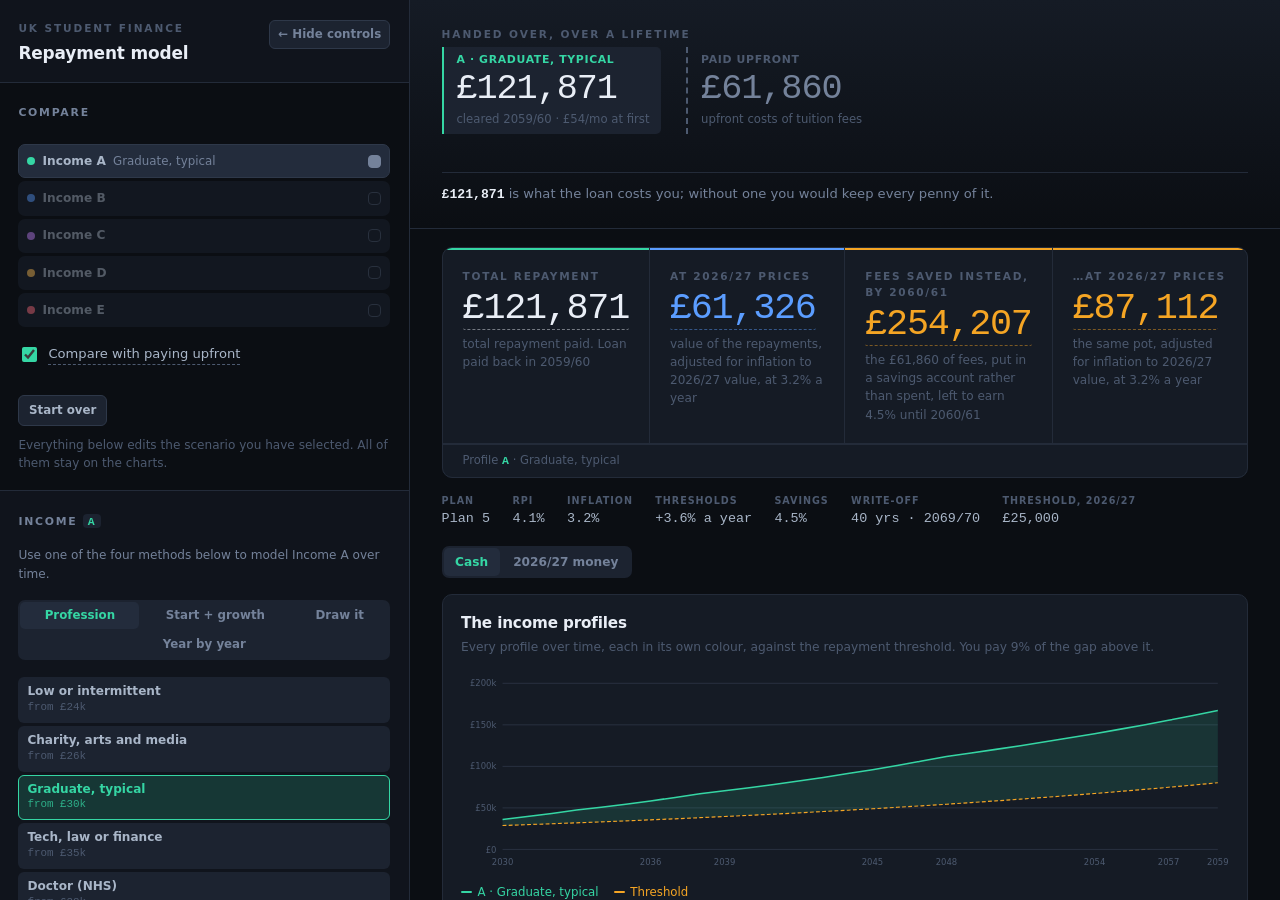
==== commit 62049dce: "Inflation defaults to 3.2%, not RPI's 4.1% The two sliders had drifted into contradiction. RPI defau" ====
--- a/student-loan-model.html
+++ b/student-loan-model.html
@@ -1274,8 +1274,9 @@
           <div class="ctl">
             <div class="ctl__top">
               <label for="inflation">Inflation</label>
-              <span class="ctl__val"><input type="number" id="inflation" min="0" max="20" step="0.1" value="4.1" data-slider="0,10,0.1" /><i>%</i></span>
+              <span class="ctl__val"><input type="number" id="inflation" min="0" max="20" step="0.1" value="3.2" data-slider="0,10,0.1" /><i>%</i></span>
             </div>
+            <p class="note">Prices, not RPI. RPI overstates inflation, which is why it is being retired — so the loan charges above inflation until 2030 and level with it after.</p>
           </div>
           <div class="ctl">
             <div class="ctl__top">
@@ -1354,6 +1355,11 @@
         <p class="sub__note">Lifetime cost of each profile, against finding the fees in cash instead.</p>
         <div id="barsChart" class="viz"></div>
         <p class="key" id="barsKey"></p>
+
+        <h4 class="sub">What the repayments would have grown to</h4>
+        <p class="sub__note" id="saveNote"></p>
+        <div id="saveChart" class="viz"></div>
+        <p class="key" id="saveKey"></p>
 
         <h4 class="sub">What you hand over, against what it could have been</h4>
         <div id="oppChart" class="viz"></div>
@@ -1577,7 +1583,14 @@
     interestCapUntil: 2027,   // the last tax year it has been announced for
     thresholdGrowth: 0.036,   // how fast thresholds rise once unfrozen
     salaryGrowth: 0.03,       // used only to extend a salary line past its last entry
-    inflation: 0.041,         // used to restate the ledger in today's money
+    /* Prices, for restating the ledger in real terms. CPIH-like, not RPI:
+       RPI overstates inflation, which is the whole reason it is being
+       retired. Using 4.1% here — an RPI figure — while the loan moves to
+       CPIH in 2030 handed every borrower a 0.9% negative real interest rate
+       by default, and that assumption was doing the arguing. At 3.2% the
+       loan charges above inflation until 2030 and level with it after,
+       which is what the reform actually does. */
+    inflation: 0.032,
     savings: 0.045            // what the money would earn if you kept it instead
   };
 
@@ -2438,6 +2451,7 @@
     breakEvenSavings: breakEvenSavings,
     thresholdFor: thresholdFor,
     balanceOn: balanceOn,
+    fvAt: fvAt,
     rpiFor: rpiFor,
     upperThresholdFor: upperThresholdFor,
     interestRate: interestRate,
@@ -2579,12 +2593,12 @@
       rpiReformDrop: num("rpiReformDrop", 0.9) / 100,
       bankBase: num("bankBase", 3.75) / 100,
       thresholdGrowth: num("thresholdGrowth", 3) / 100,
-      inflation: num("inflation", 4.1) / 100,
+      inflation: num("inflation", 3.2) / 100,
       savings: num("savings", 4.5) / 100,
       // How a salary line is carried on past its last stated year.
       salaryGrowth: (function () {
         var p = profile();
-        var infl = num("inflation", 4.1) / 100;
+        var infl = num("inflation", 3.2) / 100;
         if (p.mode === "growth") return p.growth / 100;     // the rate you typed
         if (p.mode === "manual" || p.mode === "bands") return infl;  // holds its real value
         return infl + 0.005;                                // a career curve, flattening out
@@ -2862,7 +2876,7 @@
 
     if (p.mode === "bands") {                 // the drawn curve
       var pts = pointsOf(p);
-      for (var b = 0; b < n; b++) out[start + b] = toCash(drawnSalary(pts, b + 1), b);
+      for (var b = 0; b < n; b++) out[start + b] = toCash(drawnSalary(pts, b), b);
       return out;
     }
 
@@ -3080,7 +3094,7 @@
     if (!Array.isArray(p.points)) {
       // Carry over a profile saved when this was eight five-year bands.
       p.points = Array.isArray(p.bands) && p.bands.length
-        ? p.bands.map(function (v, i) { return { t: i * 5 + 1, v: Number(v) || 0 }; })
+        ? p.bands.map(function (v, i) { return { t: i * 5, v: Number(v) || 0 }; })
         : defaultPoints();
     }
     return p.points.slice().sort(function (a, b) { return a.t - b.t; });
@@ -3106,7 +3120,7 @@
   var DRAW = { W: 300, H: 190, ml: 34, mr: 8, mt: 10, mb: 20 };
 
   function drawX(t) {
-    return DRAW.ml + ((t - 1) / (DRAW_YEARS - 1)) * (DRAW.W - DRAW.ml - DRAW.mr);
+    return DRAW.ml + (t / DRAW_YEARS) * (DRAW.W - DRAW.ml - DRAW.mr);
   }
   function drawY(v) {
     return DRAW.mt + (1 - v / DRAW_MAX) * (DRAW.H - DRAW.mt - DRAW.mb);
@@ -3118,16 +3132,44 @@
     var p = state.scen[state.active];
     var pts = pointsOf(p);
 
-    var grid = "", step = DRAW_MAX > 160000 ? 50000 : 25000;
-    for (var v = 0; v <= DRAW_MAX; v += step) {
-      grid += '<line x1="' + DRAW.ml + '" y1="' + drawY(v).toFixed(1) + '" x2="' + (DRAW.W - DRAW.mr) +
-        '" y2="' + drawY(v).toFixed(1) + '" stroke="var(--line)" stroke-width="1"/>' +
-        '<text x="' + (DRAW.ml - 5) + '" y="' + (drawY(v) + 3.5).toFixed(1) +
-        '" text-anchor="end" font-size="8.5" fill="var(--ink-4)">' + gbpShort(v) + "</text>";
+    // Two weights of line. The labelled ones carry the scale; the fainter
+    // ones between them let a point be read to something nearer than the
+    // nearest fifty thousand, without a wall of numbers down the side.
+    // A full grid in two weights. --line-2 is the brighter of the two tokens,
+    // so the labelled lines take it and the ones between them take --line —
+    // which had them the wrong way round, the minor grid reading heavier
+    // than the scale it was subdividing.
+    var grid = "";
+    var x0 = DRAW.ml, x1 = DRAW.W - DRAW.mr;
+    var y0 = DRAW.mt, y1 = DRAW.H - DRAW.mb;
+    var rule = function (a, b, c, d, major) {
+      return '<line x1="' + a + '" y1="' + b + '" x2="' + c + '" y2="' + d +
+        '" stroke="var(' + (major ? "--line-2" : "--line") + ')" stroke-width="' +
+        (major ? 1.25 : 0.75) + '"/>';
+    };
+
+    var step = DRAW_MAX > 160000 ? 50000 : 25000;   // labelled
+    var fine = step / 5;                            // drawn, not labelled
+    for (var v = 0; v <= DRAW_MAX + 1; v += fine) {
+      var major = Math.abs(v % step) < 1;
+      var gy = drawY(v).toFixed(1);
+      grid += rule(x0, gy, x1, gy, major);
+      if (major) {
+        grid += '<text x="' + (DRAW.ml - 5) + '" y="' + (drawY(v) + 3.5).toFixed(1) +
+          '" text-anchor="end" font-size="8.5" fill="var(--ink-4)">' + gbpShort(v) + "</text>";
+      }
     }
-    for (var t = 1; t <= DRAW_YEARS; t += 10) {
-      grid += '<text x="' + drawX(t).toFixed(1) + '" y="' + (DRAW.H - 6) +
-        '" text-anchor="middle" font-size="8.5" fill="var(--ink-4)">yr ' + t + "</text>";
+    for (var t = 0; t <= DRAW_YEARS; t += 2) {
+      var lab = t % 10 === 0;
+      var gx = drawX(t).toFixed(1);
+      grid += rule(gx, y0, gx, y1, lab);
+      if (lab) {
+        // The last label would hang off the right edge if it were centred.
+        var end = t === DRAW_YEARS;
+        grid += '<text x="' + (end ? x1 : gx) + '" y="' + (DRAW.H - 6) +
+          '" text-anchor="' + (end ? "end" : "middle") +
+          '" font-size="8.5" fill="var(--ink-4)">yr ' + t + "</text>";
+      }
     }
 
     var line = "", lead = "", tail = "";
@@ -3136,7 +3178,7 @@
         return (i ? "L" : "M") + drawX(q.t).toFixed(1) + " " + drawY(q.v).toFixed(1);
       }).join(" ");
       // Flat runs either side, so the curve reads as what it actually models.
-      lead = "M" + drawX(1).toFixed(1) + " " + drawY(pts[0].v).toFixed(1) +
+      lead = "M" + drawX(0).toFixed(1) + " " + drawY(pts[0].v).toFixed(1) +
              "L" + drawX(pts[0].t).toFixed(1) + " " + drawY(pts[0].v).toFixed(1);
       tail = "M" + drawX(pts[pts.length - 1].t).toFixed(1) + " " + drawY(pts[pts.length - 1].v).toFixed(1) +
              "L" + drawX(DRAW_YEARS).toFixed(1) + " " + drawY(pts[pts.length - 1].v).toFixed(1);
@@ -3160,7 +3202,8 @@
 
     var held = dpDrag && dpDrag.pt;
     $("drawNote").innerHTML = held
-      ? "Year <b>" + held.t + "</b> of your career \u2014 <b>" + gbp(held.v) + "</b> a year, in " + E.taxYearLabel(E.BASE_TAX_YEAR) + " money."
+      ? (held.t === 0 ? "The year you start work" : "Year <b>" + held.t + "</b> of your career") +
+        " \u2014 <b>" + gbp(held.v) + "</b> a year, in " + E.taxYearLabel(E.BASE_TAX_YEAR) + " money."
       : pts.length
         ? pts.length + (pts.length === 1 ? " point" : " points") +
           ". Click to add one, drag to move it, click it twice to take it away " +
@@ -3174,9 +3217,9 @@
     var rect = svg.getBoundingClientRect();
     var sx = (ev.clientX - rect.left) / rect.width * DRAW.W;
     var sy = (ev.clientY - rect.top) / rect.height * DRAW.H;
-    var t = Math.round(1 + (sx - DRAW.ml) / (DRAW.W - DRAW.ml - DRAW.mr) * (DRAW_YEARS - 1));
+    var t = Math.round((sx - DRAW.ml) / (DRAW.W - DRAW.ml - DRAW.mr) * DRAW_YEARS);
     var v = (1 - (sy - DRAW.mt) / (DRAW.H - DRAW.mt - DRAW.mb)) * DRAW_MAX;
-    return { t: clamp(t, 1, DRAW_YEARS), v: Math.max(0, Math.round(v / 250) * 250) };
+    return { t: clamp(t, 0, DRAW_YEARS), v: Math.max(0, Math.round(v / 250) * 250) };
   }
 
   var dpDrag = null, dpLast = null;
@@ -3979,6 +4022,131 @@
     $("barsKey").innerHTML =
       '<i style="color:var(--ink-4)">Cash handed over across the whole term</i>' +
       '<i style="color:var(--ink-4)">money spent sooner costs more than the same sum spent later — see the profile panel</i>';
+  }
+
+  /* ---- what the repayments would have grown to, at any rate ---------------
+   * The pot is a function of one number nobody knows: the return. So rather
+   * than assert one, the whole curve is drawn and the rate you have set is
+   * marked on it. At 0% the pot is exactly what you handed over, which is why
+   * the flat line and the curve meet at the left edge — everything above it
+   * is growth you did not get.
+   * ---------------------------------------------------------------------- */
+
+  var SAVE_MAX = 0.10;            // the rate axis runs to here
+  var saveHover = null;           // the rate under the pointer, while there is one
+
+  function renderSavingsCurve(sim) {
+    var host = $("saveChart");
+    if (!host) return;
+    var r = sim.combined;
+    var at = function (s) { return E.fvAt(r, s); };
+    var base = at(0);
+    if (!base || !(base.paidOut > 0)) {
+      host.innerHTML = "";
+      $("saveKey").innerHTML = "";
+      $("saveNote").textContent = "Nothing is ever deducted on this profile, so there is nothing to have saved instead.";
+      return;
+    }
+
+    var paidIn = base.paidOut;
+    var pts = [];
+    for (var i = 0; i <= 50; i++) {
+      var s = (SAVE_MAX * i) / 50;
+      pts.push({ s: s, v: at(s).fvRepayments });
+    }
+
+    var H = 220, W = vizW("saveChart", H, 760, H);
+    var ml = 54, mr = 16, mt = 16, mb = 30;
+    var iw = W - ml - mr, ih = H - mt - mb;
+    var top = niceScale(pts[pts.length - 1].v).top;
+    var x = function (s) { return ml + (s / SAVE_MAX) * iw; };
+    var y = function (v) { return mt + ih - (v / top) * ih; };
+
+    // Recessive grid, in the two weights the drawn curve uses.
+    var grid = "";
+    for (var g = 0; g <= top + 1; g += top / 8) {
+      var major = Math.abs(g % (top / 4)) < 1;
+      grid += '<line x1="' + ml + '" y1="' + y(g).toFixed(1) + '" x2="' + (W - mr) +
+        '" y2="' + y(g).toFixed(1) + '" stroke="var(' + (major ? "--line-2" : "--line") +
+        ')" stroke-width="' + (major ? 1.25 : 0.75) + '"/>';
+      if (major) {
+        grid += '<text x="' + (ml - 8) + '" y="' + (y(g) + 3.5).toFixed(1) +
+          '" text-anchor="end" font-size="10.5" fill="var(--ink-4)">' + gbpShort(g) + "</text>";
+      }
+    }
+    for (var p = 0; p <= 10; p++) {
+      var gx = x(p / 100);
+      grid += '<line x1="' + gx.toFixed(1) + '" y1="' + mt + '" x2="' + gx.toFixed(1) +
+        '" y2="' + (mt + ih) + '" stroke="var(' + (p % 2 ? "--line" : "--line-2") +
+        ')" stroke-width="' + (p % 2 ? 0.75 : 1.25) + '"/>';
+      if (p % 2 === 0) {
+        grid += '<text x="' + gx.toFixed(1) + '" y="' + (H - 9) +
+          '" text-anchor="' + (p === 10 ? "end" : "middle") +
+          '" font-size="10.5" fill="var(--ink-4)">' + p + "%</text>";
+      }
+    }
+
+    // The growth is the space between what you handed over and what it could
+    // have become — so it is drawn as that space, not as a second line.
+    var curve = pts.map(function (q, i) {
+      return (i ? "L" : "M") + x(q.s).toFixed(1) + " " + y(q.v).toFixed(1);
+    }).join(" ");
+    var band = curve + " L" + x(SAVE_MAX).toFixed(1) + " " + y(paidIn).toFixed(1) +
+               " L" + x(0).toFixed(1) + " " + y(paidIn).toFixed(1) + " Z";
+
+    var here = clamp(saveHover != null ? saveHover : sim.assumptions.savings, 0, SAVE_MAX);
+    var hereV = at(here).fvRepayments;
+    var gain = hereV - paidIn;
+    var live = saveHover != null;
+
+    host.innerHTML =
+      '<svg viewBox="0 0 ' + W + " " + H + '" role="img" ' +
+      'aria-label="What the repayments would have grown to, by savings rate">' + grid +
+      '<path d="' + band + '" fill="var(--warn)" opacity=".10"/>' +
+      '<line x1="' + x(0) + '" y1="' + y(paidIn).toFixed(1) + '" x2="' + (W - mr) +
+        '" y2="' + y(paidIn).toFixed(1) +
+        '" stroke="var(--ink-3)" stroke-width="2" stroke-dasharray="6 4"/>' +
+      '<path d="' + curve + '" fill="none" stroke="var(--good)" stroke-width="2"/>' +
+      '<line x1="' + x(here).toFixed(1) + '" y1="' + mt + '" x2="' + x(here).toFixed(1) +
+        '" y2="' + (mt + ih) + '" stroke="var(--good)" stroke-width="1" opacity=".45"/>' +
+      '<circle cx="' + x(here).toFixed(1) + '" cy="' + y(hereV).toFixed(1) +
+        '" r="5" fill="var(--good)" stroke="var(--bg-3)" stroke-width="2"/>' +
+      '<text x="' + clamp(x(here), ml + 4, W - mr - 4).toFixed(1) + '" y="' + (mt - 4) +
+        '" text-anchor="' + (here > SAVE_MAX * 0.7 ? "end" : "start") +
+        '" font-size="11" font-weight="600" fill="var(--good)">' + gbp(hereV) + "</text>" +
+      "</svg>";
+
+    $("saveNote").innerHTML =
+      "Every pound deducted, put in a savings account instead and left there. " +
+      "The flat line is the <b>" + gbp(paidIn) + "</b> you hand over; everything above it is growth.";
+
+    $("saveKey").innerHTML =
+      '<i style="color:var(--good)">The pot, at ' + pct(here) + (live ? " (hovering)" : " as set") +
+        " \u2014 " + gbp(hereV) + "</i>" +
+      '<i style="color:var(--ink-3)">What you hand over \u2014 ' + gbp(paidIn) + "</i>" +
+      '<i style="color:var(--ink-4)">the gap is ' + gbp(Math.max(0, gain)) + " of growth</i>";
+
+    host.__geom = { ml: ml, iw: iw, W: W };
+  }
+
+  function wireSavingsCurve() {
+    var host = $("saveChart");
+    if (!host) return;
+    var move = function (ev) {
+      var svg = host.querySelector("svg");
+      if (!svg || !host.__geom || !lastSim) return;
+      var rect = svg.getBoundingClientRect();
+      var g = host.__geom;
+      var sx = ((ev.clientX - rect.left) / rect.width) * g.W;
+      saveHover = clamp(((sx - g.ml) / g.iw) * SAVE_MAX, 0, SAVE_MAX);
+      renderSavingsCurve(lastSim);
+    };
+    host.addEventListener("pointermove", move);
+    host.addEventListener("pointerleave", function () {
+      if (saveHover == null) return;
+      saveHover = null;
+      if (lastSim) renderSavingsCurve(lastSim);
+    });
   }
 
   /* ---- the alternative: find the money yourself -------------------------- *
@@ -4835,6 +5003,7 @@
     renderCostChart(runs);
     renderBarsChart(runs);
     renderFocus(runs);
+    renderSavingsCurve(runs.filter(function (s) { return s.index === state.active; })[0] || runs[0]);
   }
 
   /* ---- the years, on a line ---------------------------------------------- *
@@ -4986,7 +5155,11 @@
       rows += '<tr class="' + cls + '" data-year="' + y.taxYear + '" tabindex="0" role="button" aria-expanded="' + isOpen + '">' +
         '<td class="yr">' + y.label + "</td>" +
         '<td class="n">' + ageAt(y.taxYear) + "</td>" +
-        '<td class="n">' + (y.phase === "studying" ? "studying" : gbp(y.salary)) + "</td>" +
+        // "studying" is the ledger's word for every year before repayments
+        // fall due, which includes the year you graduate and start earning.
+        // Where there is a salary, show it: the deduction column already
+        // says nothing is being taken.
+        '<td class="n">' + (y.phase === "studying" && !(y.salary > 0) ? "studying" : gbp(y.salary)) + "</td>" +
         '<td class="n">' + (y.threshold ? gbp(y.threshold) : "\u2014") + "</td>" +
         '<td class="n">' + (y.phase === "studying" ? "\u2014" : gbp(y.monthlyPaid != null ? y.monthlyPaid : y.monthlyRepayment)) + "</td>" +
         '<td class="n">' + (due > 0 ? gbp(due) : "—") + "</td>" +
@@ -5065,9 +5238,25 @@
           : "Straight after the course. Repayments fall due from April " + start + ".");
     }
 
+    // The sentence is about the income, so it starts the year the income
+    // does — not the April repayments fall due, which can be years earlier
+    // if there is a gap after the course, and had the sentence opening on a
+    // salary of £0. And ten years after a year is that year plus ten: it
+    // was reading nine years on and calling it ten.
+    // Read off the ledger, so the sentence and the log cannot disagree about
+    // when the income starts. Reading the salary map instead named the year
+    // work nominally begins, which the ledger may still be calling studying;
+    // reading the April repayments fall due named a year that can be several
+    // later, or earlier with a salary of nothing in it.
     var sal = salaries(a);
-    var firstSal = sal[start] || 0;
-    var tenth = sal[start + 9] || 0;
+    var earning = lastSim
+      ? lastSim.combined.years.filter(function (y) { return y.salary > 0; })
+      : [];
+    var from = earning.length ? earning[0].taxYear : null;
+    var firstSal = earning.length ? earning[0].salary : 0;
+    // Ten years on may be past the end of the ledger, so the income model
+    // answers for that one.
+    var tenth = from != null ? (sal[from + 10] || 0) : 0;
     var career = CAREERS.filter(function (c) { return c.id === $("career").value; })[0];
     $("careerNote").textContent = career ? career.note : "";
     markCareer();
@@ -5081,10 +5270,11 @@
         : "Nothing is deducted on this profile, so there is nothing to have saved instead.";
     }
 
-    $("predictSummary").innerHTML =
-      "Starting on <b>" + gbp(firstSal) + "</b> in " + E.taxYearLabel(start) +
-      " and reaching <b>" + gbp(tenth) + "</b> ten years later" +
-      (profile().mode === "growth" ? "." : ", with inflation of " + pct(a.inflation) + " added on top.");
+    $("predictSummary").innerHTML = from == null
+      ? "No income on this profile, so nothing is ever deducted."
+      : "Starting on <b>" + gbp(firstSal) + "</b> in " + E.taxYearLabel(from) +
+        " and reaching <b>" + gbp(tenth) + "</b> by " + E.taxYearLabel(from + 10) +
+        (profile().mode === "growth" ? "." : ", with inflation of " + pct(a.inflation) + " added on top.");
   }
 
   /* ---------------------------------------------------------------------- *
@@ -5197,6 +5387,10 @@
     if (!Array.isArray(out.points)) out.points = null;
     else out.points = out.points.filter(function (q) {
       return q && isFinite(q.t) && isFinite(q.v);
+    }).map(function (q) {
+      // The axis used to start at year 1. A point saved then means the same
+      // year it always did, one further along a scale that now starts at 0.
+      return { t: clamp(Math.round(q.t), 0, DRAW_YEARS), v: q.v };
     });
     ["startSalary", "growth", "overpay", "manualYears"].forEach(function (k) {
       if (!isFinite(Number(out[k]))) out[k] = blank[k];
@@ -5570,6 +5764,7 @@
     syncSliders();
     wireIncomeChart();
     wireExplain();
+    wireSavingsCurve();
     wireTimelineTrack();
     renderTimelineTrack();
     applyPanel();
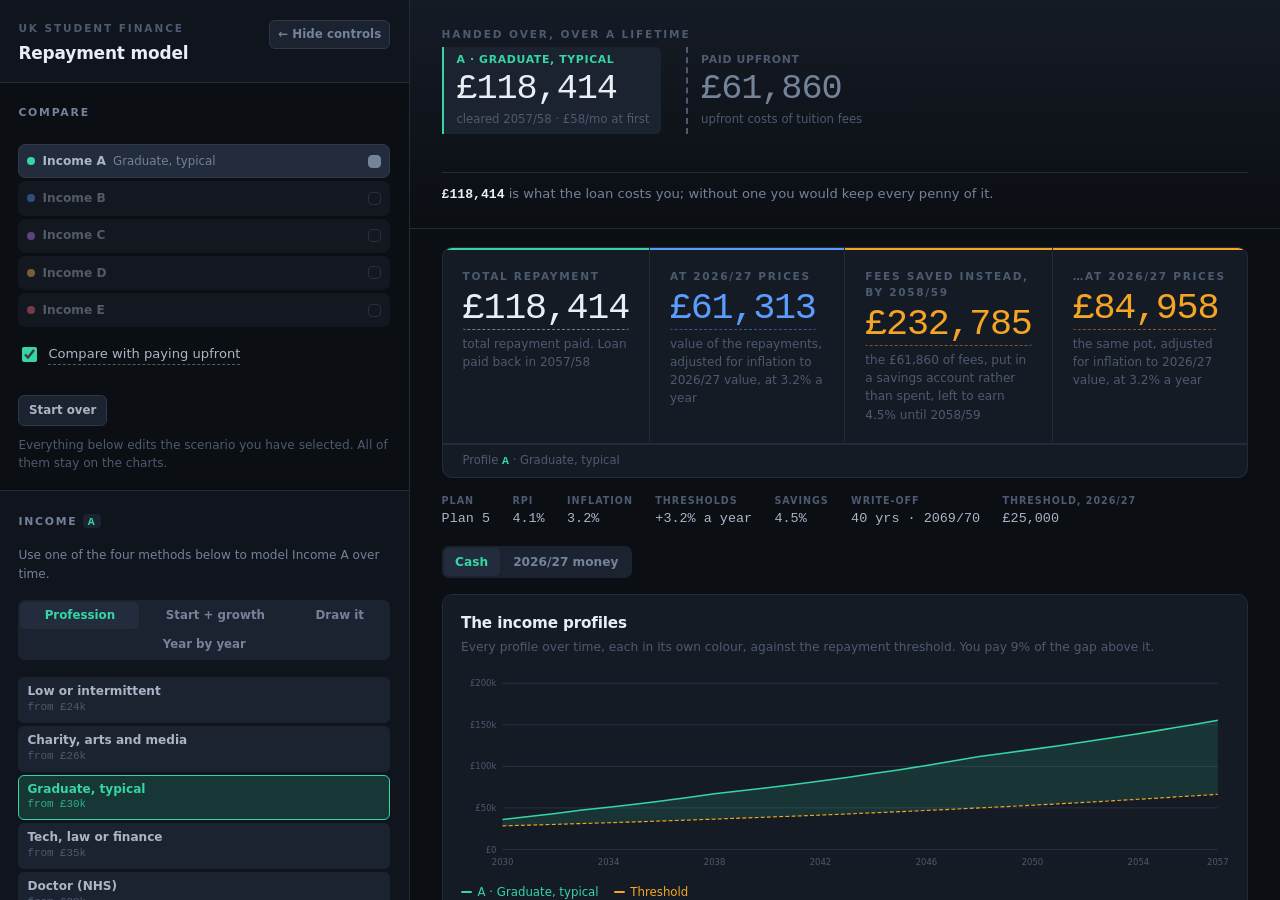
==== commit aded86e6: "Set every assumption to the figure it is actually pegged to Checked all seven against what they are " ====
--- a/student-loan-model.html
+++ b/student-loan-model.html
@@ -1267,9 +1267,9 @@
           <div class="ctl">
             <div class="ctl__top">
               <label for="thresholdGrowth">Thresholds rise</label>
-              <span class="ctl__val"><input type="number" id="thresholdGrowth" min="0" max="20" step="0.1" value="3.6" data-slider="0,8,0.1" /><i>%</i></span>
+              <span class="ctl__val"><input type="number" id="thresholdGrowth" min="0" max="20" step="0.1" value="3.2" data-slider="0,8,0.1" /><i>%</i></span>
             </div>
-            <p class="note">Below inflation, because that is what has happened. Moves the answer more than anything else here.</p>
+            <p class="note">Plan 5's threshold rises with RPI once the freeze lifts in 2027, so this tracks it. The freezes already announced are modelled by name. Moves the answer more than anything else here.</p>
           </div>
           <div class="ctl">
             <div class="ctl__top">
@@ -1581,8 +1581,19 @@
     interestCap: 0.06,        // "prevailing market rate" cap, in force to Aug 2027
     interestCapFrom: 2026,    // the first tax year it was announced for
     interestCapUntil: 2027,   // the last tax year it has been announced for
-    thresholdGrowth: 0.036,   // how fast thresholds rise once unfrozen
-    salaryGrowth: 0.03,       // used only to extend a salary line past its last entry
+    /* Plan 5's threshold is uprated by RPI once the freeze lifts in April
+       2027, so it rises with the same index the loan charges — which after
+       the 2030 reform is 3.2%. 3.6% was a guess at governments uprating
+       below the statutory rate, but the freezes that actually do that are
+       modelled by name, and counting them twice made thresholds rise faster
+       than the law says while inflation was assumed faster still. */
+    thresholdGrowth: 0.032,
+    /* Only used to carry a salary line past its last stated year. Regular
+       pay has been growing about half a point above prices (ONS, Apr–Jun
+       2026: 3.5% nominal, +0.5% real on CPIH), which is what the page passes
+       for a career curve; this is the same figure for anyone calling the
+       engine without one. */
+    salaryGrowth: 0.037,
     /* Prices, for restating the ledger in real terms. CPIH-like, not RPI:
        RPI overstates inflation, which is the whole reason it is being
        retired. Using 4.1% here — an RPI figure — while the loan moves to
@@ -1591,7 +1602,12 @@
        loan charges above inflation until 2030 and level with it after,
        which is what the reform actually does. */
     inflation: 0.032,
-    savings: 0.045            // what the money would earn if you kept it instead
+    /* What the money would earn if you kept it instead. Today's best easy
+       access, near enough (4.5–5.0% in September 2026) — a rate you can go
+       and get, not a forty-year forecast. It is the single number the
+       borrow-or-pay answer turns on, which is why the crossover is stated
+       rather than left to this. */
+    savings: 0.045
   };
 
   /* ---------------------------------------------------------------------- *
@@ -2592,7 +2608,7 @@
       rpiReformYear: E.DEFAULT_ASSUMPTIONS.rpiReformYear,
       rpiReformDrop: num("rpiReformDrop", 0.9) / 100,
       bankBase: num("bankBase", 3.75) / 100,
-      thresholdGrowth: num("thresholdGrowth", 3) / 100,
+      thresholdGrowth: num("thresholdGrowth", 3.2) / 100,
       inflation: num("inflation", 3.2) / 100,
       savings: num("savings", 4.5) / 100,
       // How a salary line is carried on past its last stated year.
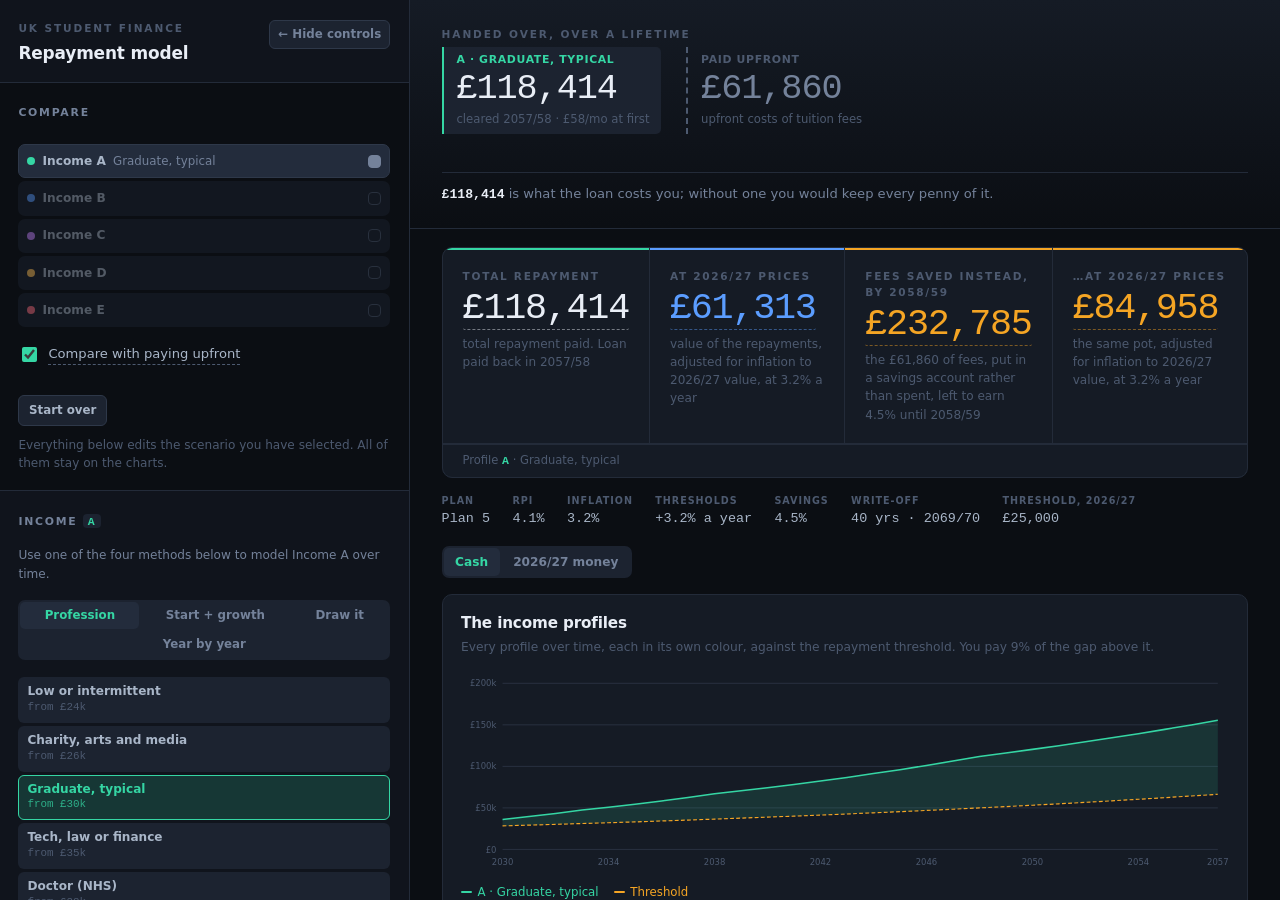
==== commit 29015142: "Show what the fees would have grown to, not the repayments The savings-rate curve was plotting every" ====
--- a/student-loan-model.html
+++ b/student-loan-model.html
@@ -1356,7 +1356,7 @@
         <div id="barsChart" class="viz"></div>
         <p class="key" id="barsKey"></p>
 
-        <h4 class="sub">What the repayments would have grown to</h4>
+        <h4 class="sub">What the fees would have grown to</h4>
         <p class="sub__note" id="saveNote"></p>
         <div id="saveChart" class="viz"></div>
         <p class="key" id="saveKey"></p>
@@ -4040,7 +4040,7 @@
       '<i style="color:var(--ink-4)">money spent sooner costs more than the same sum spent later — see the profile panel</i>';
   }
 
-  /* ---- what the repayments would have grown to, at any rate ---------------
+  /* ---- what the fees would have grown to, at any rate ---------------------
    * The pot is a function of one number nobody knows: the return. So rather
    * than assert one, the whole curve is drawn and the rate you have set is
    * marked on it. At 0% the pot is exactly what you handed over, which is why
@@ -4057,18 +4057,18 @@
     var r = sim.combined;
     var at = function (s) { return E.fvAt(r, s); };
     var base = at(0);
-    if (!base || !(base.paidOut > 0)) {
+    if (!base || !(base.upfrontPaid > 0)) {
       host.innerHTML = "";
       $("saveKey").innerHTML = "";
-      $("saveNote").textContent = "Nothing is ever deducted on this profile, so there is nothing to have saved instead.";
+      $("saveNote").textContent = "Nothing is borrowed on this profile, so there is no up-front cost to have saved instead.";
       return;
     }
 
-    var paidIn = base.paidOut;
+    var paidIn = base.upfrontPaid;
     var pts = [];
     for (var i = 0; i <= 50; i++) {
       var s = (SAVE_MAX * i) / 50;
-      pts.push({ s: s, v: at(s).fvRepayments });
+      pts.push({ s: s, v: at(s).fvUpfront });
     }
 
     var H = 220, W = vizW("saveChart", H, 760, H);
@@ -4111,13 +4111,13 @@
                " L" + x(0).toFixed(1) + " " + y(paidIn).toFixed(1) + " Z";
 
     var here = clamp(saveHover != null ? saveHover : sim.assumptions.savings, 0, SAVE_MAX);
-    var hereV = at(here).fvRepayments;
+    var hereV = at(here).fvUpfront;
     var gain = hereV - paidIn;
     var live = saveHover != null;
 
     host.innerHTML =
       '<svg viewBox="0 0 ' + W + " " + H + '" role="img" ' +
-      'aria-label="What the repayments would have grown to, by savings rate">' + grid +
+      'aria-label="What the fees would have grown to, by savings rate">' + grid +
       '<path d="' + band + '" fill="var(--warn)" opacity=".10"/>' +
       '<line x1="' + x(0) + '" y1="' + y(paidIn).toFixed(1) + '" x2="' + (W - mr) +
         '" y2="' + y(paidIn).toFixed(1) +
@@ -4133,13 +4133,14 @@
       "</svg>";
 
     $("saveNote").innerHTML =
-      "Every pound deducted, put in a savings account instead and left there. " +
-      "The flat line is the <b>" + gbp(paidIn) + "</b> you hand over; everything above it is growth.";
+      "The <b>" + gbp(paidIn) + "</b> of fees and living costs you would have to find in cash if you " +
+      "did not borrow \u2014 paid into a savings account instead, as each instalment falls due, and left " +
+      "until " + E.taxYearLabel(base.endYear - 1) + ". The flat line is the cash itself; everything above it is growth.";
 
     $("saveKey").innerHTML =
       '<i style="color:var(--good)">The pot, at ' + pct(here) + (live ? " (hovering)" : " as set") +
         " \u2014 " + gbp(hereV) + "</i>" +
-      '<i style="color:var(--ink-3)">What you hand over \u2014 ' + gbp(paidIn) + "</i>" +
+      '<i style="color:var(--ink-3)">The cash you would hand over \u2014 ' + gbp(paidIn) + "</i>" +
       '<i style="color:var(--ink-4)">the gap is ' + gbp(Math.max(0, gain)) + " of growth</i>";
 
     host.__geom = { ml: ml, iw: iw, W: W };
